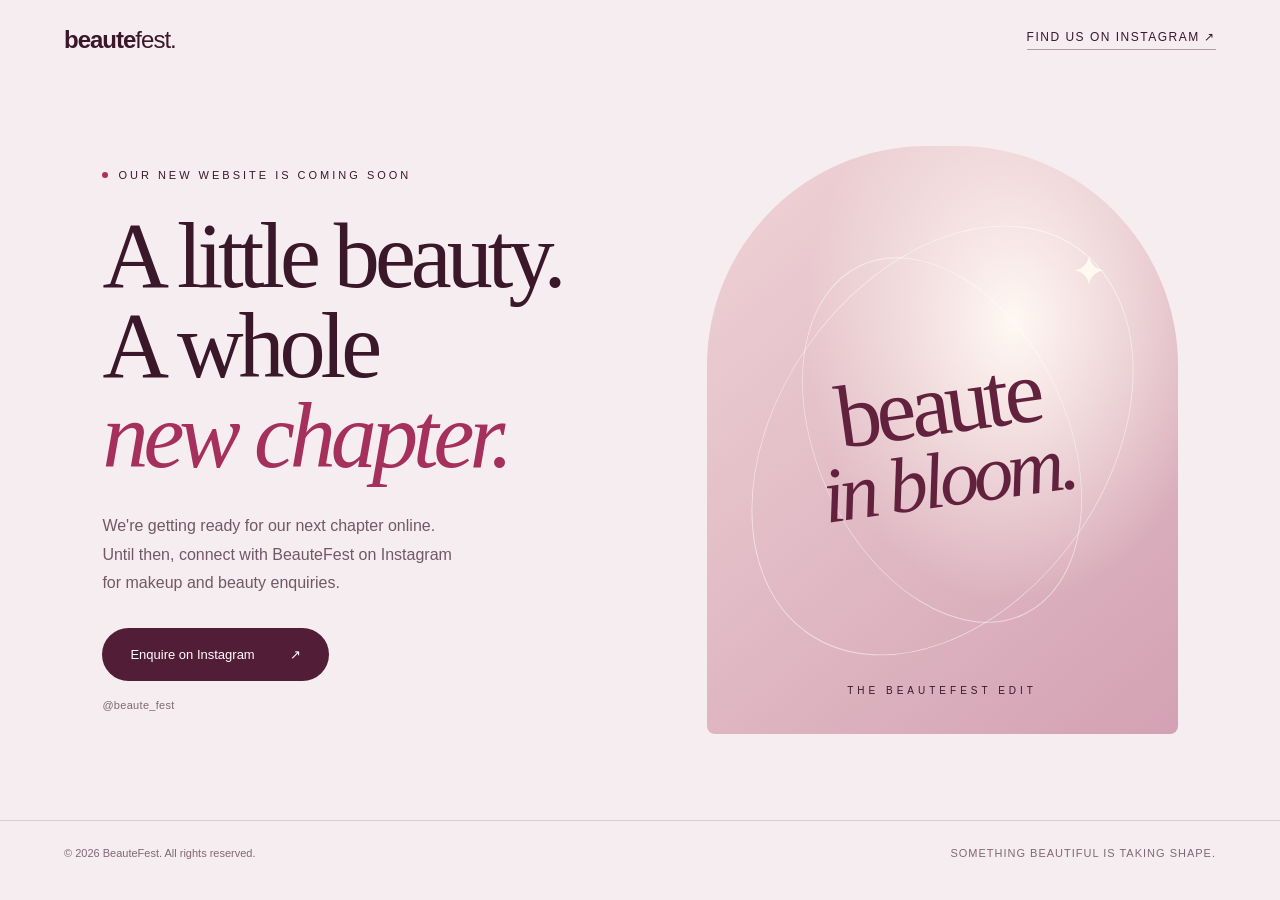
==== site/index.html @ 7a0f98fc "Add BeauteFest coming-soon website" ====
<!doctype html>
<html lang="en">
<head>
  <meta charset="utf-8">
  <meta name="viewport" content="width=device-width, initial-scale=1">
  <meta name="theme-color" content="#f6edf0">
  <meta name="description" content="BeauteFest's new website is coming soon. Connect with us on Instagram for makeup and beauty enquiries.">
  <title>BeauteFest — A little beauty is on its way</title>
  <style>
    *{box-sizing:border-box}html{min-height:100%;background:#f6edf0;color:#3b172a}body{margin:0;font-family:Arial,Helvetica,sans-serif}a{color:inherit}header,footer{display:flex;justify-content:space-between;align-items:center;padding:26px 5vw}.brand{text-decoration:none;font-size:24px;font-weight:700;letter-spacing:-1px}.brand span{font-weight:400}.social{font-size:12px;letter-spacing:1.5px;text-transform:uppercase;text-decoration:none;border-bottom:1px solid #b49aa5;padding-bottom:5px}main{min-height:calc(100svh - 160px);display:grid;grid-template-columns:1.12fr 1fr;align-items:center;gap:6vw;padding:50px 8vw 70px}.eyebrow{font-size:11px;letter-spacing:3px;text-transform:uppercase;display:flex;align-items:center;gap:10px}.eyebrow:before{content:'';width:6px;height:6px;background:#ac305b;border-radius:50%}h1{font-family:Georgia,'Times New Roman',serif;font-size:clamp(58px,7.2vw,112px);font-weight:400;line-height:.98;letter-spacing:-5px;margin:30px 0}h1 em{color:#a5305b;font-weight:400}.intro{max-width:365px;font-size:16px;line-height:1.8;color:#725864;margin:30px 0}.cta{display:inline-flex;gap:35px;align-items:center;background:#521d36;color:white;border-radius:50px;text-decoration:none;padding:19px 28px;font-size:13px}.cta:hover{background:#7b2a4d}.cta:focus-visible,.social:focus-visible,.brand:focus-visible{outline:3px solid #ac305b;outline-offset:6px}.note{font-size:11px;letter-spacing:.3px;color:#806873;margin-top:18px}.art{position:relative;display:grid;place-items:center;aspect-ratio:4/5;max-height:630px;background:radial-gradient(ellipse at 65% 30%,#fff8f2 0,transparent 48%),linear-gradient(140deg,#efd4d7,#d3a1b3);border-radius:220px 220px 8px 8px;overflow:hidden}.orb{position:absolute;width:82%;aspect-ratio:1;border-radius:50%;border:1px solid #fff8;transform:rotate(-25deg) scaleX(.65)}.orb:nth-child(2){transform:rotate(35deg) scaleX(.7);width:100%}.art-type{position:relative;text-align:center;font-family:Georgia,serif;font-size:clamp(48px,7vw,100px);line-height:.9;letter-spacing:-5px;color:#62223e;transform:rotate(-8deg)}.art-type span{display:block;font-style:italic;font-size:.88em}.star{position:absolute;top:17%;right:15%;font-size:43px;color:#fff9ef}.art-label{position:absolute;bottom:38px;font-size:10px;letter-spacing:4px;text-transform:uppercase}footer{border-top:1px solid #e0cbd3;font-size:11px;color:#806873;gap:20px}.footer-note{letter-spacing:1px;text-transform:uppercase}@media(min-width:1500px){main{max-width:1500px;margin:auto}}@media(max-width:700px){header,footer{padding:24px 7vw}.social{font-size:10px;letter-spacing:.6px}main{grid-template-columns:1fr;padding:45px 7vw;gap:42px}h1{font-size:66px;letter-spacing:-3px}.art{width:100%;max-width:420px;justify-self:center;aspect-ratio:1.1}.art-type{font-size:80px}.intro{max-width:100%}footer{align-items:flex-start;flex-direction:column;gap:10px}}@media(prefers-reduced-motion:no-preference){.cta{transition:background .2s}}
  </style>
</head>
<body>
  <header><a class="brand" href="./" aria-label="BeauteFest home">beaute<span>fest</span><span aria-hidden="true">.</span></a><a class="social" href="https://www.instagram.com/beaute_fest/" target="_blank" rel="noopener noreferrer">Find us on Instagram ↗</a></header>
  <main>
    <section aria-labelledby="headline">
      <p class="eyebrow">Our new website is coming soon</p>
      <h1 id="headline">A little beauty.<br>A whole<br><em>new chapter.</em></h1>
      <p class="intro">We're getting ready for our next chapter online. Until then, connect with BeauteFest on Instagram for makeup and beauty enquiries.</p>
      <a class="cta" href="https://www.instagram.com/beaute_fest/" target="_blank" rel="noopener noreferrer">Enquire on Instagram <span aria-hidden="true">↗</span></a>
      <p class="note">@beaute_fest</p>
    </section>
    <div class="art" aria-hidden="true"><div class="orb"></div><div class="orb"></div><span class="star">✦</span><div class="art-type">beaute<span>in bloom.</span></div><span class="art-label">The BeauteFest edit</span></div>
  </main>
  <footer><span>© 2026 BeauteFest. All rights reserved.</span><span class="footer-note">Something beautiful is taking shape.</span></footer>
</body>
</html>
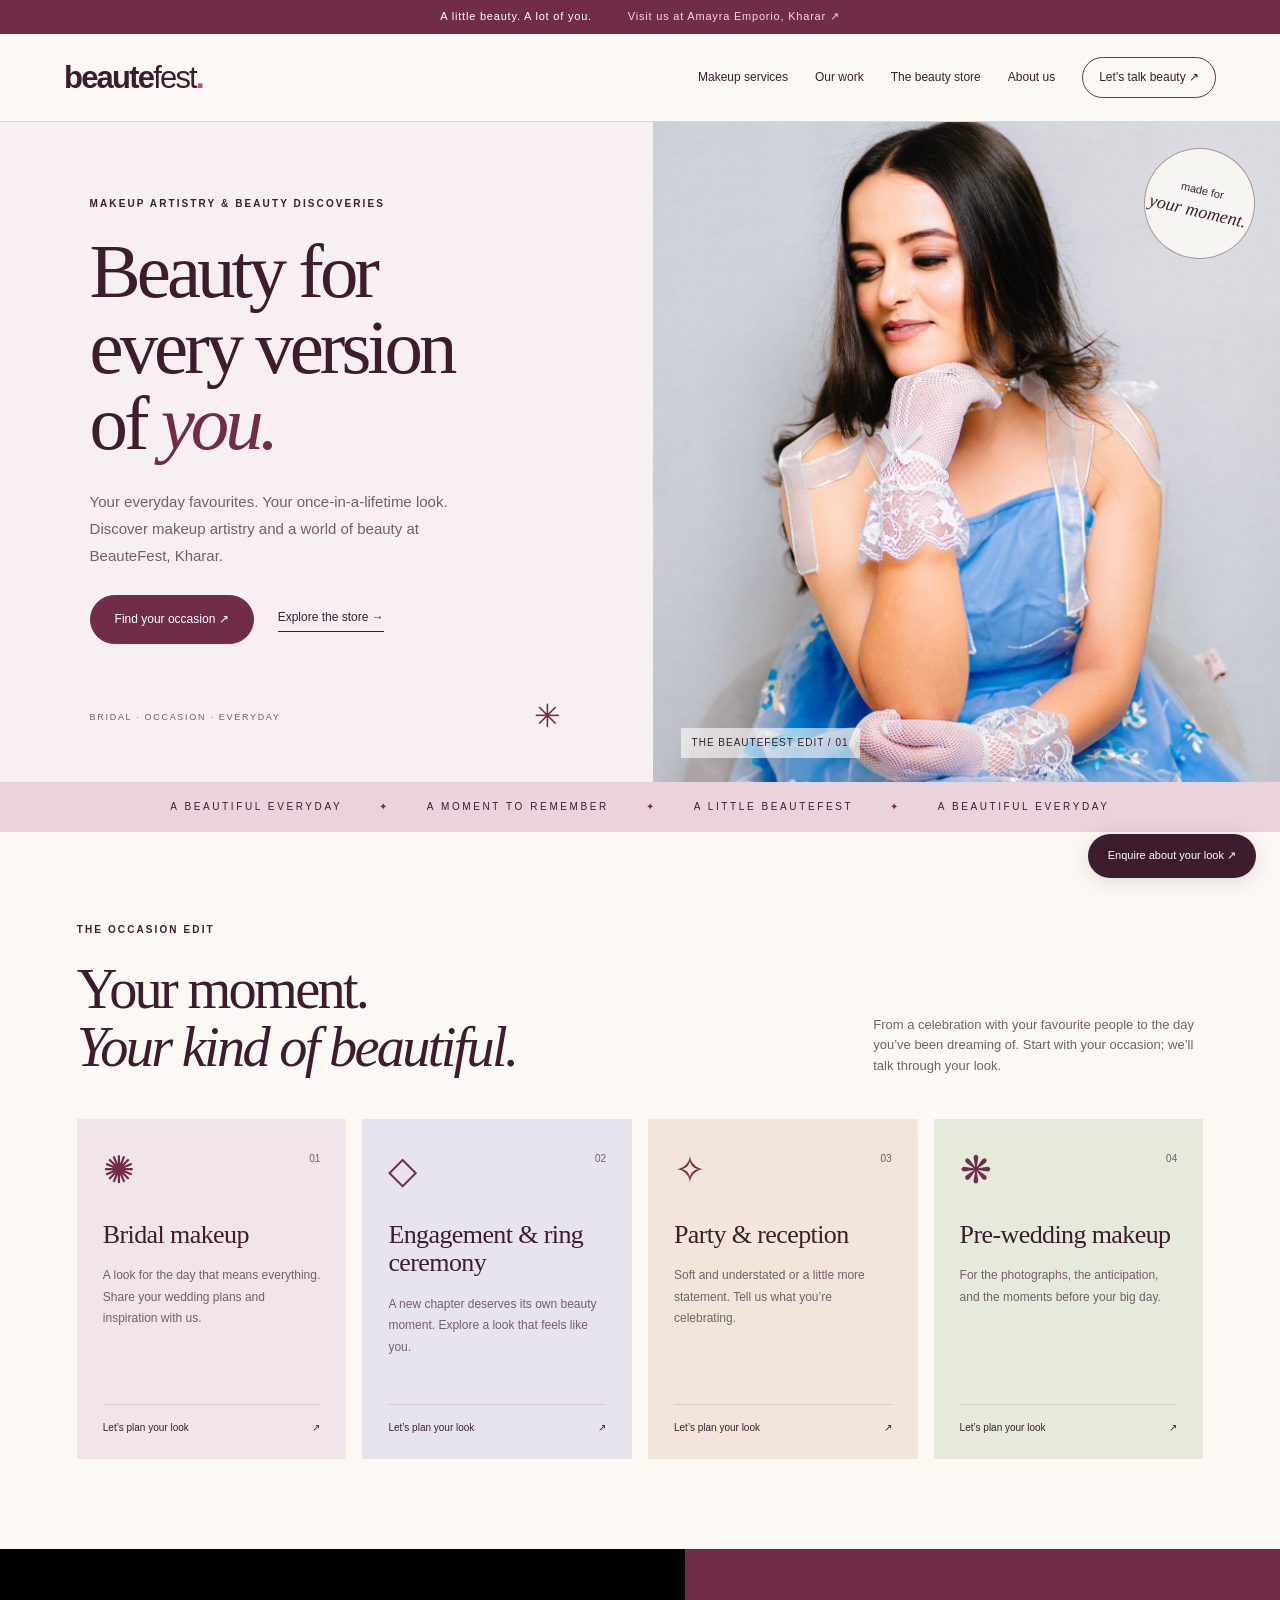
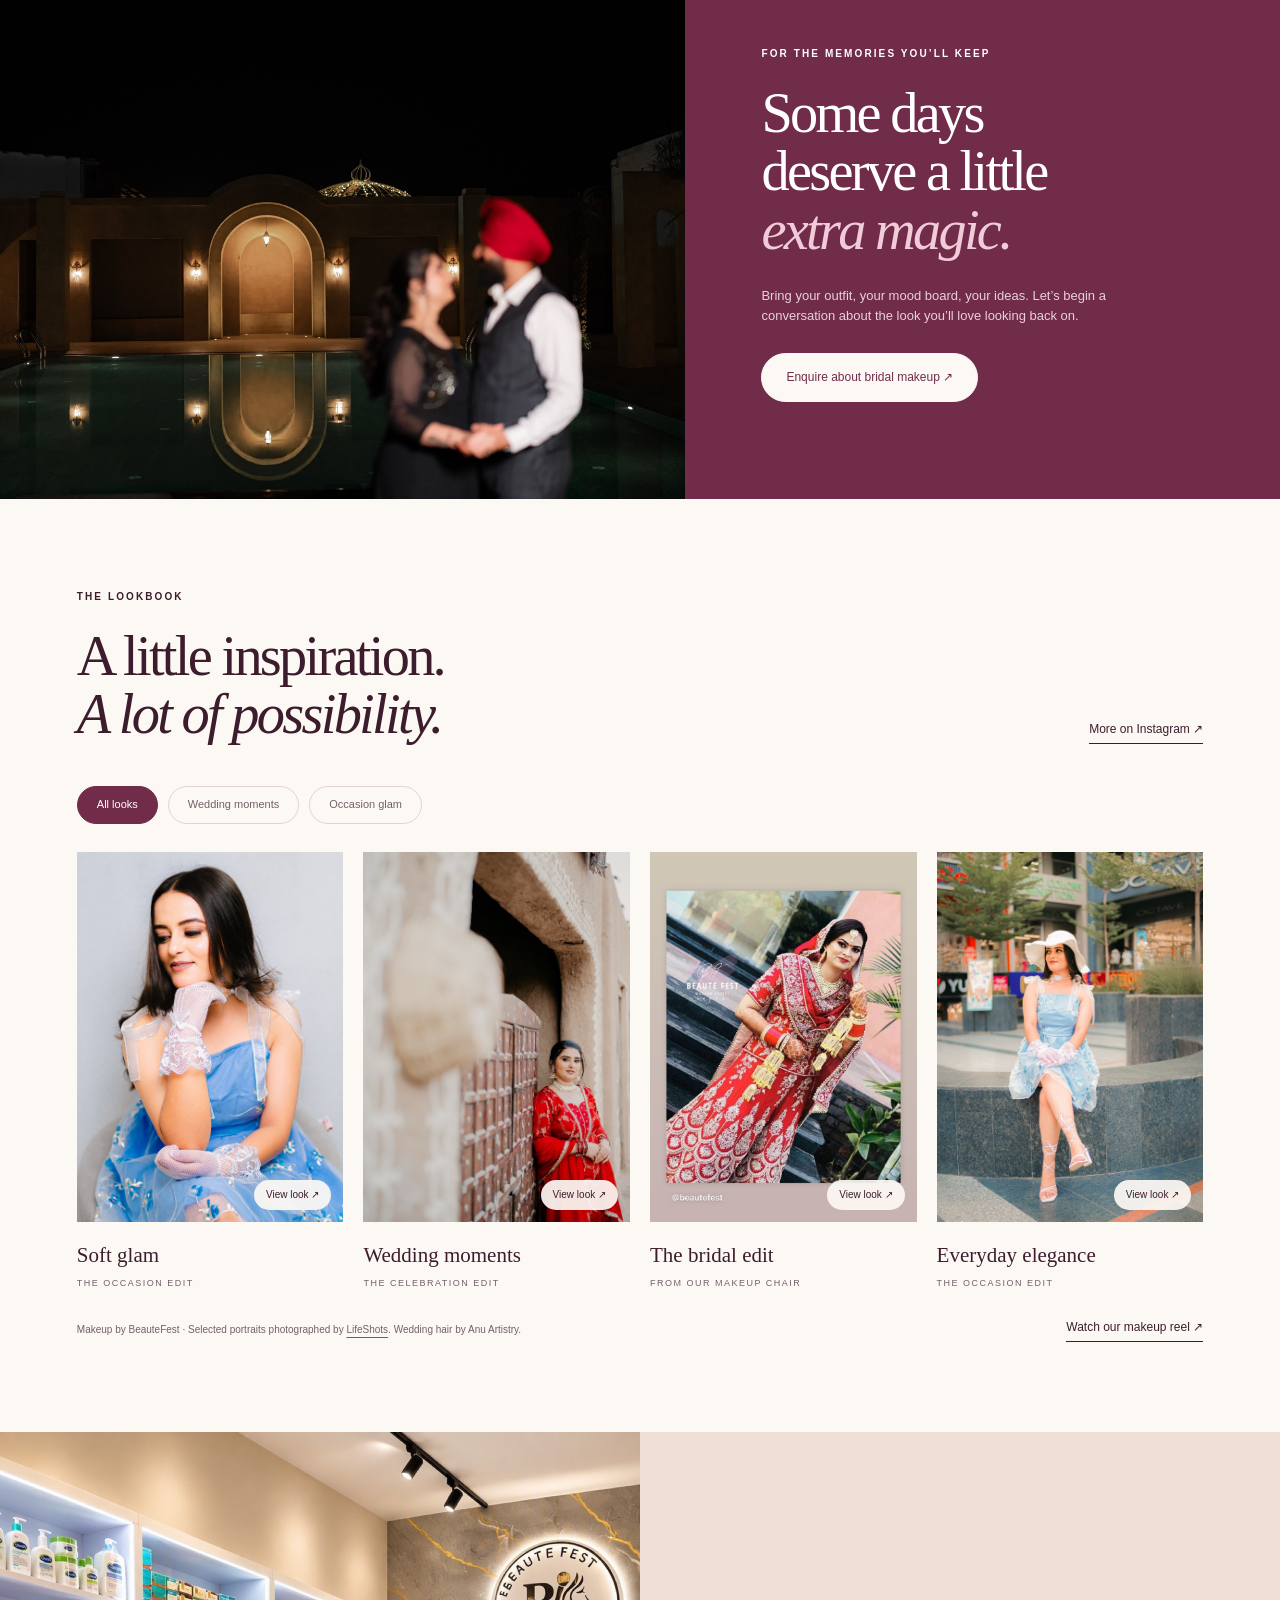
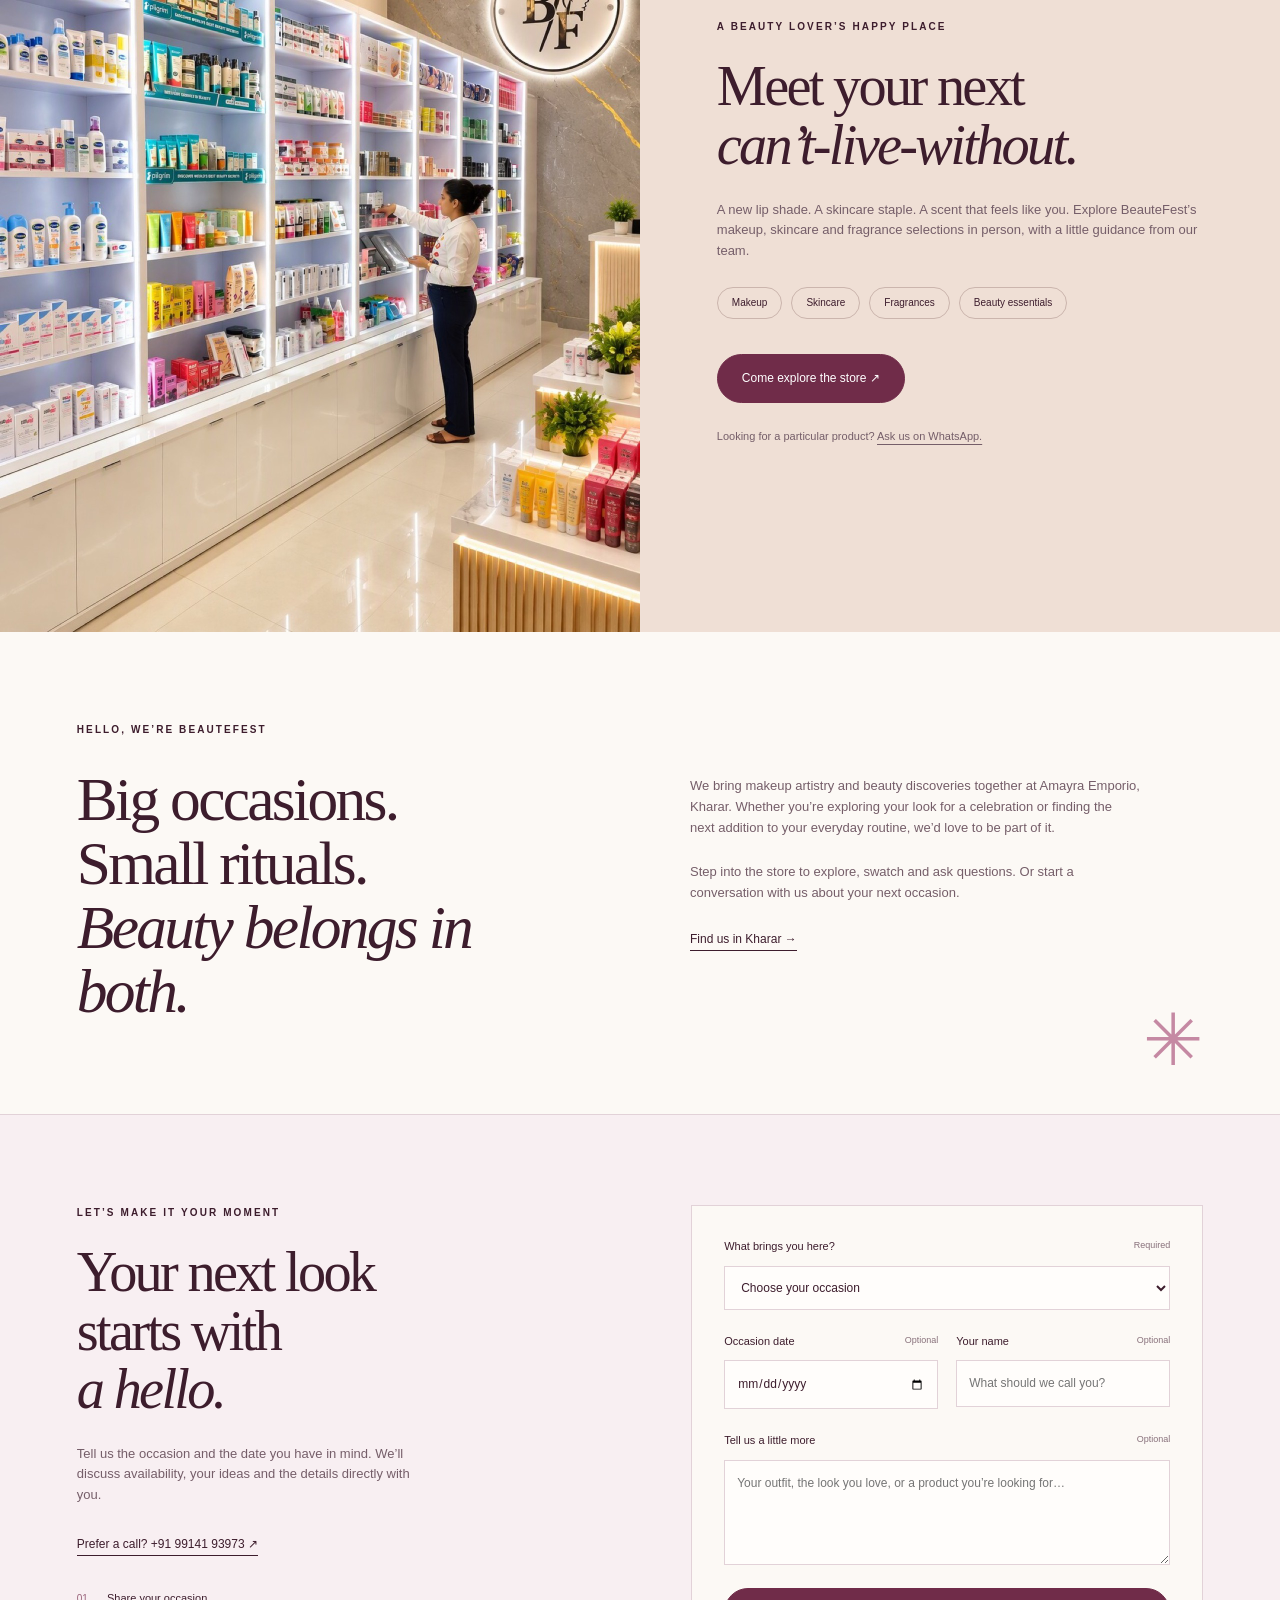
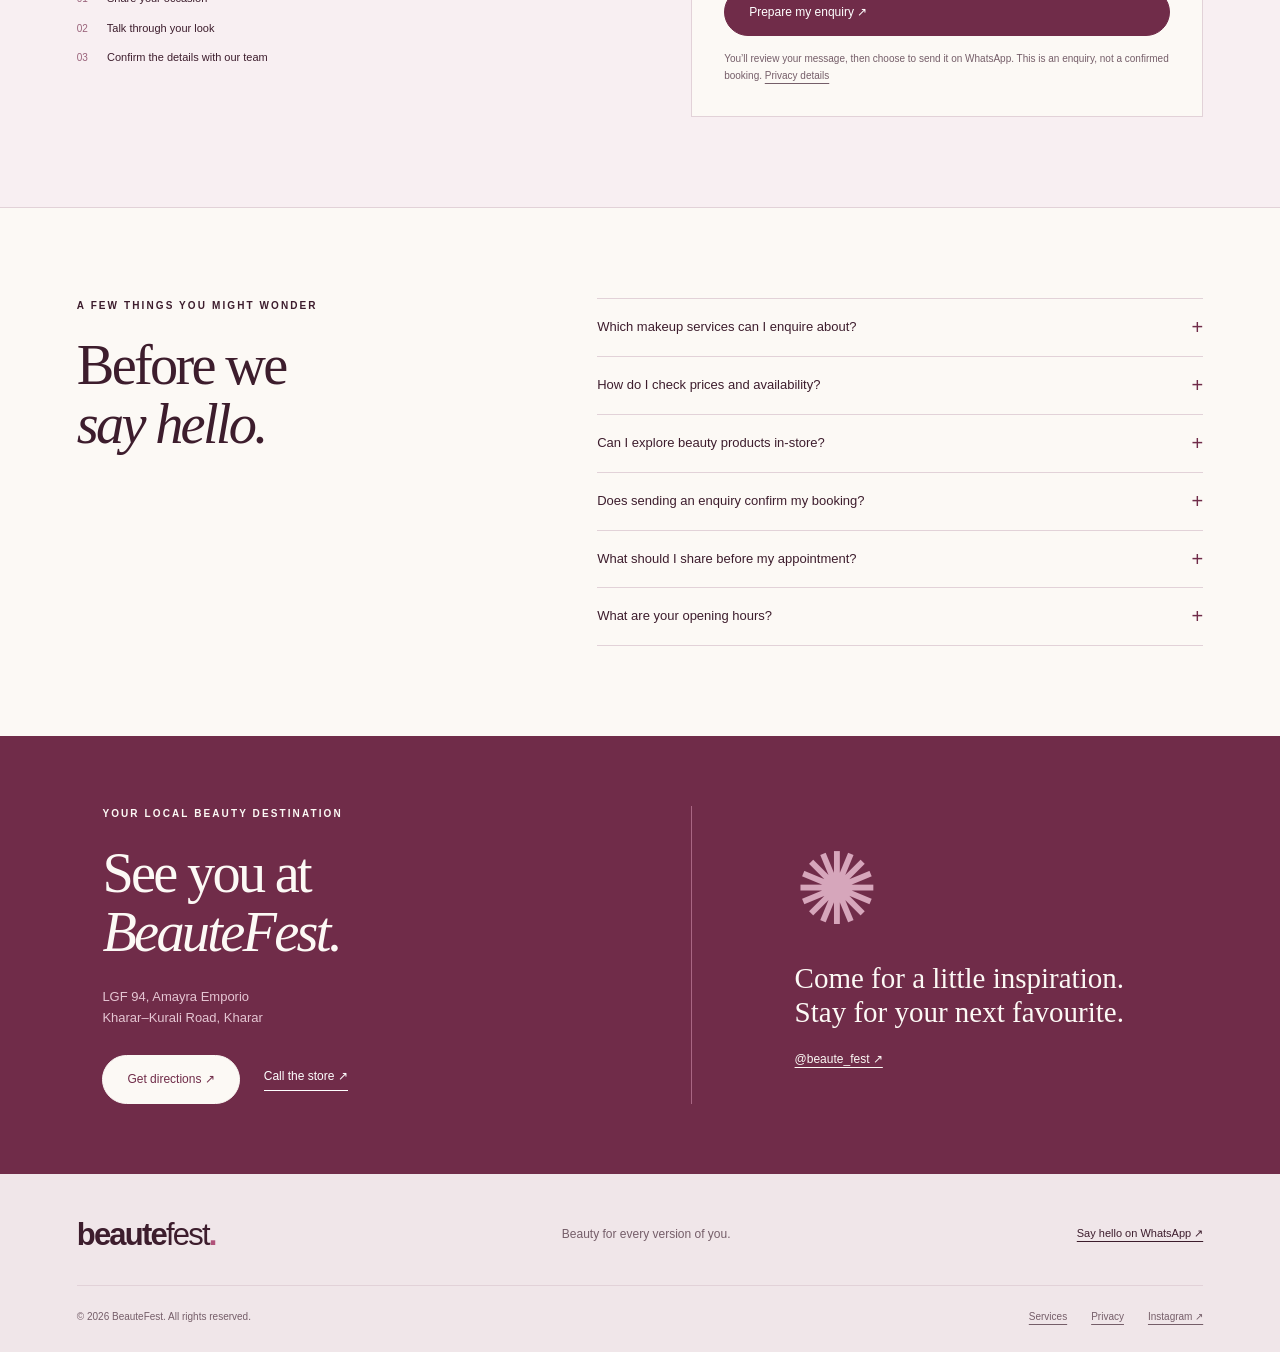
==== commit 1379fd3a: "Launch full BeauteFest services website and WhatsApp enquiries" ====
--- a/site/index.html
+++ b/site/index.html
@@ -1,27 +1,14 @@
-<!doctype html>
-<html lang="en">
-<head>
-  <meta charset="utf-8">
-  <meta name="viewport" content="width=device-width, initial-scale=1">
-  <meta name="theme-color" content="#f6edf0">
-  <meta name="description" content="BeauteFest's new website is coming soon. Connect with us on Instagram for makeup and beauty enquiries.">
-  <title>BeauteFest — A little beauty is on its way</title>
-  <style>
-    *{box-sizing:border-box}html{min-height:100%;background:#f6edf0;color:#3b172a}body{margin:0;font-family:Arial,Helvetica,sans-serif}a{color:inherit}header,footer{display:flex;justify-content:space-between;align-items:center;padding:26px 5vw}.brand{text-decoration:none;font-size:24px;font-weight:700;letter-spacing:-1px}.brand span{font-weight:400}.social{font-size:12px;letter-spacing:1.5px;text-transform:uppercase;text-decoration:none;border-bottom:1px solid #b49aa5;padding-bottom:5px}main{min-height:calc(100svh - 160px);display:grid;grid-template-columns:1.12fr 1fr;align-items:center;gap:6vw;padding:50px 8vw 70px}.eyebrow{font-size:11px;letter-spacing:3px;text-transform:uppercase;display:flex;align-items:center;gap:10px}.eyebrow:before{content:'';width:6px;height:6px;background:#ac305b;border-radius:50%}h1{font-family:Georgia,'Times New Roman',serif;font-size:clamp(58px,7.2vw,112px);font-weight:400;line-height:.98;letter-spacing:-5px;margin:30px 0}h1 em{color:#a5305b;font-weight:400}.intro{max-width:365px;font-size:16px;line-height:1.8;color:#725864;margin:30px 0}.cta{display:inline-flex;gap:35px;align-items:center;background:#521d36;color:white;border-radius:50px;text-decoration:none;padding:19px 28px;font-size:13px}.cta:hover{background:#7b2a4d}.cta:focus-visible,.social:focus-visible,.brand:focus-visible{outline:3px solid #ac305b;outline-offset:6px}.note{font-size:11px;letter-spacing:.3px;color:#806873;margin-top:18px}.art{position:relative;display:grid;place-items:center;aspect-ratio:4/5;max-height:630px;background:radial-gradient(ellipse at 65% 30%,#fff8f2 0,transparent 48%),linear-gradient(140deg,#efd4d7,#d3a1b3);border-radius:220px 220px 8px 8px;overflow:hidden}.orb{position:absolute;width:82%;aspect-ratio:1;border-radius:50%;border:1px solid #fff8;transform:rotate(-25deg) scaleX(.65)}.orb:nth-child(2){transform:rotate(35deg) scaleX(.7);width:100%}.art-type{position:relative;text-align:center;font-family:Georgia,serif;font-size:clamp(48px,7vw,100px);line-height:.9;letter-spacing:-5px;color:#62223e;transform:rotate(-8deg)}.art-type span{display:block;font-style:italic;font-size:.88em}.star{position:absolute;top:17%;right:15%;font-size:43px;color:#fff9ef}.art-label{position:absolute;bottom:38px;font-size:10px;letter-spacing:4px;text-transform:uppercase}footer{border-top:1px solid #e0cbd3;font-size:11px;color:#806873;gap:20px}.footer-note{letter-spacing:1px;text-transform:uppercase}@media(min-width:1500px){main{max-width:1500px;margin:auto}}@media(max-width:700px){header,footer{padding:24px 7vw}.social{font-size:10px;letter-spacing:.6px}main{grid-template-columns:1fr;padding:45px 7vw;gap:42px}h1{font-size:66px;letter-spacing:-3px}.art{width:100%;max-width:420px;justify-self:center;aspect-ratio:1.1}.art-type{font-size:80px}.intro{max-width:100%}footer{align-items:flex-start;flex-direction:column;gap:10px}}@media(prefers-reduced-motion:no-preference){.cta{transition:background .2s}}
-  </style>
-</head>
-<body>
-  <header><a class="brand" href="./" aria-label="BeauteFest home">beaute<span>fest</span><span aria-hidden="true">.</span></a><a class="social" href="https://www.instagram.com/beaute_fest/" target="_blank" rel="noopener noreferrer">Find us on Instagram ↗</a></header>
-  <main>
-    <section aria-labelledby="headline">
-      <p class="eyebrow">Our new website is coming soon</p>
-      <h1 id="headline">A little beauty.<br>A whole<br><em>new chapter.</em></h1>
-      <p class="intro">We're getting ready for our next chapter online. Until then, connect with BeauteFest on Instagram for makeup and beauty enquiries.</p>
-      <a class="cta" href="https://www.instagram.com/beaute_fest/" target="_blank" rel="noopener noreferrer">Enquire on Instagram <span aria-hidden="true">↗</span></a>
-      <p class="note">@beaute_fest</p>
-    </section>
-    <div class="art" aria-hidden="true"><div class="orb"></div><div class="orb"></div><span class="star">✦</span><div class="art-type">beaute<span>in bloom.</span></div><span class="art-label">The BeauteFest edit</span></div>
-  </main>
-  <footer><span>© 2026 BeauteFest. All rights reserved.</span><span class="footer-note">Something beautiful is taking shape.</span></footer>
-</body>
-</html>
+<!doctype html><html lang="en-IN"><head><meta charset="utf-8"><meta name="viewport" content="width=device-width,initial-scale=1"><title>BeauteFest | Makeup Artistry & Beauty Store in Kharar</title><meta name="description" content="Discover bridal, engagement, party and occasion makeup at BeauteFest. Explore skincare, makeup and fragrances at LGF 94, Amayra Emporio, Kharar."><meta name="theme-color" content="#702c49"><link rel="canonical" href="https://beautefest.in/"><meta property="og:title" content="BeauteFest — Beauty for every version of you."><meta property="og:description" content="Makeup artistry, skincare and beauty discoveries at Amayra Emporio, Kharar."><meta property="og:image" content="https://beautefest.in/assets/beauty-portrait.jpg"><meta property="og:url" content="https://beautefest.in/"><meta property="og:type" content="website"><link rel="icon" href="favicon.svg" type="image/svg+xml"><link rel="stylesheet" href="styles.css"><script src="app.js" defer></script><script type="application/ld+json">{"@context": "https://schema.org", "@type": "BeautySalon", "name": "BeauteFest", "url": "https://beautefest.in/", "telephone": "+919914193973", "image": "https://beautefest.in/assets/store.jpg", "address": {"@type": "PostalAddress", "streetAddress": "LGF 94, Amayra Emporio, Kharar\u2013Kurali Road", "addressLocality": "Kharar", "addressRegion": "Punjab", "addressCountry": "IN"}, "sameAs": ["https://www.instagram.com/beaute_fest/"]}</script></head><body>
+<a class="skip" href="#main">Skip to content</a><div class="announcement">A little beauty. A lot of you. <span>Visit us at Amayra Emporio, Kharar ↗</span></div>
+<header class="header"><a class="wordmark" href="./" aria-label="BeauteFest home">beaute<span>fest</span><i>.</i></a><button class="menu-toggle" aria-expanded="false" aria-controls="navigation">Menu ☰</button><nav id="navigation" aria-label="Main navigation"><a href="#services">Makeup services</a><a href="#portfolio">Our work</a><a href="#store">The beauty store</a><a href="#about">About us</a><a class="nav-enquire" href="#enquire">Let’s talk beauty ↗</a></nav></header>
+<main id="main"><section class="hero"><div class="hero-copy"><p class="eyebrow">Makeup artistry & beauty discoveries</p><h1>Beauty for<br>every version<br>of <em>you.</em></h1><p class="hero-description">Your everyday favourites. Your once-in-a-lifetime look. Discover makeup artistry and a world of beauty at BeauteFest, Kharar.</p><div class="actions"><a class="button" href="#services">Find your occasion ↗</a><a class="text-link" href="#store">Explore the store →</a></div><div class="hero-bottom"><span>BRIDAL · OCCASION · EVERYDAY</span><span aria-hidden="true">✳</span></div></div><div class="hero-image"><img src="assets/beauty-portrait.jpg" alt="Soft glam makeup by BeauteFest, photographed in a LifeShots collaboration" width="1365" height="1707" fetchpriority="high"><span class="image-note">The BeauteFest edit / 01</span><div class="hero-stamp">made for<br><em>your moment.</em></div></div></section>
+<div class="ticker" aria-hidden="true">A BEAUTIFUL EVERYDAY <span>✦</span> A MOMENT TO REMEMBER <span>✦</span> A LITTLE BEAUTEFEST <span>✦</span> A BEAUTIFUL EVERYDAY</div>
+<section class="section services" id="services"><div class="section-heading"><div><p class="eyebrow">The occasion edit</p><h2>Your moment.<br><em>Your kind of beautiful.</em></h2></div><p>From a celebration with your favourite people to the day you’ve been dreaming of. Start with your occasion; we’ll talk through your look.</p></div><div class="service-grid"><a class="service-card" href="#enquire" data-service="Bridal makeup"><span class="service-icon" aria-hidden="true">✺</span><span class="service-number">01</span><h3>Bridal makeup</h3><p>A look for the day that means everything. Share your wedding plans and inspiration with us.</p><span class="card-action">Let’s plan your look <span>↗</span></span></a><a class="service-card" href="#enquire" data-service="Engagement / ring ceremony"><span class="service-icon" aria-hidden="true">◇</span><span class="service-number">02</span><h3>Engagement & ring ceremony</h3><p>A new chapter deserves its own beauty moment. Explore a look that feels like you.</p><span class="card-action">Let’s plan your look <span>↗</span></span></a><a class="service-card" href="#enquire" data-service="Party / reception makeup"><span class="service-icon" aria-hidden="true">✧</span><span class="service-number">03</span><h3>Party & reception</h3><p>Soft and understated or a little more statement. Tell us what you’re celebrating.</p><span class="card-action">Let’s plan your look <span>↗</span></span></a><a class="service-card" href="#enquire" data-service="Pre-wedding makeup"><span class="service-icon" aria-hidden="true">❋</span><span class="service-number">04</span><h3>Pre-wedding makeup</h3><p>For the photographs, the anticipation, and the moments before your big day.</p><span class="card-action">Let’s plan your look <span>↗</span></span></a></div></section>
+<section class="bridal-feature"><div class="bridal-photo"><img src="assets/wedding.jpg" alt="Wedding portrait featuring makeup by BeauteFest, photography by LifeShots" width="2731" height="1821" loading="lazy"></div><div class="bridal-copy"><p class="eyebrow">For the memories you’ll keep</p><h2>Some days<br>deserve a little<br><em>extra magic.</em></h2><p>Bring your outfit, your mood board, your ideas. Let’s begin a conversation about the look you’ll love looking back on.</p><a class="button light" href="#enquire" data-service="Bridal makeup">Enquire about bridal makeup ↗</a></div></section>
+<section class="section portfolio" id="portfolio"><div class="section-heading"><div><p class="eyebrow">The lookbook</p><h2>A little inspiration.<br><em>A lot of possibility.</em></h2></div><a class="text-link" href="https://www.instagram.com/beaute_fest/" target="_blank" rel="noopener noreferrer">More on Instagram ↗</a></div><div class="filters" role="group" aria-label="Filter portfolio"><button class="active" aria-pressed="true" data-filter="all">All looks</button><button aria-pressed="false" data-filter="bridal">Wedding moments</button><button aria-pressed="false" data-filter="occasion">Occasion glam</button></div><div class="gallery"><figure data-category="occasion"><button class="gallery-open" data-image="assets/beauty-portrait.jpg" data-caption="Soft glam · Makeup by BeauteFest. Photography by LifeShots." aria-label="Enlarge soft glam photograph"><img src="assets/beauty-portrait.jpg" alt="Soft glam makeup by BeauteFest, photographed by LifeShots" loading="lazy" width="800" height="1000" class="beauty-portrait"><span aria-hidden="true">View look ↗</span></button><figcaption>Soft glam<span>The occasion edit</span></figcaption></figure><figure data-category="bridal"><button class="gallery-open" data-image="assets/bridal.jpg" data-caption="Wedding moments · Makeup by BeauteFest. Photography by LifeShots." aria-label="Enlarge wedding moments photograph"><img src="assets/bridal.jpg" alt="BeauteFest makeup paired with a red wedding outfit and traditional jewellery" loading="lazy" width="800" height="1000" class="bridal"><span aria-hidden="true">View look ↗</span></button><figcaption>Wedding moments<span>The celebration edit</span></figcaption></figure><figure data-category="bridal"><button class="gallery-open" data-image="assets/bridal-highlight.jpg" data-caption="Bridal makeup · From BeauteFest’s bridal makeup highlight." aria-label="Enlarge bridal makeup photograph"><img src="assets/bridal-highlight.jpg" alt="Bridal makeup and traditional red bridal styling from BeauteFest’s portfolio" loading="lazy" width="1170" height="2080"><span aria-hidden="true">View look ↗</span></button><figcaption>The bridal edit<span>From our makeup chair</span></figcaption></figure><figure data-category="occasion"><button class="gallery-open" data-image="assets/editorial.jpg" data-caption="Everyday elegance · Makeup by BeauteFest. Photography by LifeShots." aria-label="Enlarge everyday elegance photograph"><img src="assets/editorial.jpg" alt="Outdoor beauty portrait featuring BeauteFest makeup" loading="lazy" width="800" height="1000" class="editorial"><span aria-hidden="true">View look ↗</span></button><figcaption>Everyday elegance<span>The occasion edit</span></figcaption></figure></div><div class="portfolio-footer"><p>Makeup by BeauteFest · Selected portraits photographed by <a href="https://www.instagram.com/lifeshots4u/" target="_blank" rel="noopener noreferrer">LifeShots</a>. Wedding hair by Anu Artistry.</p><a class="text-link" href="https://www.instagram.com/beaute_fest/reel/DcGbmHQuNk2/" target="_blank" rel="noopener noreferrer">Watch our makeup reel ↗</a></div></section>
+<section class="store-section" id="store"><div class="store-image"><img src="assets/store.jpg" alt="Inside BeauteFest’s cosmetics and skincare store at Amayra Emporio in Kharar" width="1080" height="1350" loading="lazy"></div><div class="store-copy"><p class="eyebrow">A beauty lover’s happy place</p><h2>Meet your next<br><em>can’t-live-without.</em></h2><p>A new lip shade. A skincare staple. A scent that feels like you. Explore BeauteFest’s makeup, skincare and fragrance selections in person, with a little guidance from our team.</p><div class="store-categories"><span>Makeup</span><span>Skincare</span><span>Fragrances</span><span>Beauty essentials</span></div><a class="button" href="#visit">Come explore the store ↗</a><p class="small-note">Looking for a particular product? <a href="https://wa.me/919914193973" target="_blank" rel="noopener noreferrer">Ask us on WhatsApp.</a></p></div></section>
+<section class="section about" id="about"><p class="eyebrow">Hello, we’re BeauteFest</p><h2>Big occasions.<br>Small rituals.<br><em>Beauty belongs in both.</em></h2><div><p>We bring makeup artistry and beauty discoveries together at Amayra Emporio, Kharar. Whether you’re exploring your look for a celebration or finding the next addition to your everyday routine, we’d love to be part of it.</p><p>Step into the store to explore, swatch and ask questions. Or start a conversation with us about your next occasion.</p><a class="text-link" href="#visit">Find us in Kharar →</a></div><span class="about-star" aria-hidden="true">✳</span></section>
+<section class="section enquiry-section" id="enquire"><div class="enquiry-intro"><p class="eyebrow">Let’s make it your moment</p><h2>Your next look<br>starts with<br><em>a hello.</em></h2><p>Tell us the occasion and the date you have in mind. We’ll discuss availability, your ideas and the details directly with you.</p><a class="text-link" href="tel:+919914193973">Prefer a call? +91 99141 93973 ↗</a><div class="enquiry-steps"><p><b>01</b> Share your occasion</p><p><b>02</b> Talk through your look</p><p><b>03</b> Confirm the details with our team</p></div></div><form id="enquiry-form"><label for="service">What brings you here? <span>Required</span></label><select id="service" name="service" required><option value="">Choose your occasion</option><option>Bridal makeup</option><option>Engagement / ring ceremony</option><option>Party / reception makeup</option><option>Pre-wedding makeup</option><option>Store / product enquiry</option><option>Something else</option></select><div class="form-row"><div><label for="occasion-date">Occasion date <span>Optional</span></label><input id="occasion-date" name="date" type="date"></div><div><label for="enquiry-name">Your name <span>Optional</span></label><input id="enquiry-name" name="name" autocomplete="given-name" maxlength="70" placeholder="What should we call you?"></div></div><label for="enquiry-message">Tell us a little more <span>Optional</span></label><textarea id="enquiry-message" name="message" rows="4" maxlength="600" placeholder="Your outfit, the look you love, or a product you’re looking for…"></textarea><button class="button" type="submit">Prepare my enquiry ↗</button><p class="form-note">You’ll review your message, then choose to send it on WhatsApp. This is an enquiry, not a confirmed booking. <a href="privacy/">Privacy details</a></p><div id="enquiry-review" hidden aria-live="polite"><h3>Your message is ready</h3><p id="enquiry-preview"></p><a class="button" id="whatsapp-send" href="https://wa.me/919914193973" target="_blank" rel="noopener noreferrer">Continue on WhatsApp ↗</a><p class="form-note">WhatsApp opens with your message. Tap send there when you’re ready.</p></div><noscript><p><a href="https://wa.me/919914193973">Enquire directly on WhatsApp</a> or call +91 99141 93973.</p></noscript></form></section>
+<section class="section faq-section"><div><p class="eyebrow">A few things you might wonder</p><h2>Before we<br><em>say hello.</em></h2></div><div class="faq-list"><details><summary>Which makeup services can I enquire about?</summary><p>Bridal and wedding makeup, engagement or ring-ceremony looks, party and reception makeup, and pre-wedding makeup. Share your occasion with our team to discuss the look you have in mind.</p></details><details><summary>How do I check prices and availability?</summary><p>Send us your service, occasion date and any inspiration on WhatsApp, or call +91 99141 93973. Our team will confirm availability, pricing and what your appointment includes.</p></details><details><summary>Can I explore beauty products in-store?</summary><p>Yes. Visit BeauteFest at LGF 94, Amayra Emporio, Kharar–Kurali Road to explore makeup, skincare and fragrances. Contact us first if you’re looking for a specific product or shade.</p></details><details><summary>Does sending an enquiry confirm my booking?</summary><p>No. An enquiry starts a conversation. Your booking is confirmed only after you agree on availability and all appointment details directly with the team.</p></details><details><summary>What should I share before my appointment?</summary><p>Your occasion, date, preferred ready-by time and any look or outfit inspiration are a helpful starting point. Ask our team about preparation and any individual requirements before your appointment.</p></details><details><summary>What are your opening hours?</summary><p>Please call or WhatsApp our team to confirm current opening hours before visiting.</p></details></div></section>
+<section class="visit-section" id="visit"><div><p class="eyebrow">Your local beauty destination</p><h2>See you at<br><em>BeauteFest.</em></h2><address>LGF 94, Amayra Emporio<br>Kharar–Kurali Road, Kharar</address><div class="actions"><a class="button light" href="https://www.google.com/maps/search/?api=1&query=Beaute+Fest+LGF+94+Amayra+Emporio+Kharar" target="_blank" rel="noopener noreferrer">Get directions ↗</a><a class="text-link" href="tel:+919914193973">Call the store ↗</a></div></div><div class="visit-side"><span class="visit-flower" aria-hidden="true">✺</span><p>Come for a little inspiration.<br>Stay for your next favourite.</p><a href="https://www.instagram.com/beaute_fest/" target="_blank" rel="noopener noreferrer">@beaute_fest ↗</a></div></section></main>
+<footer><div class="footer-top"><a class="wordmark" href="./" aria-label="BeauteFest home">beaute<span>fest</span><i>.</i></a><p>Beauty for every version of you.</p><a href="https://wa.me/919914193973" target="_blank" rel="noopener noreferrer">Say hello on WhatsApp ↗</a></div><div class="footer-bottom"><span>© 2026 BeauteFest. All rights reserved.</span><div><a href="#services">Services</a><a href="privacy/">Privacy</a><a href="https://www.instagram.com/beaute_fest/" target="_blank" rel="noopener noreferrer">Instagram ↗</a></div></div></footer><a class="floating-enquire" href="#enquire">Enquire about your look ↗</a><dialog id="lightbox"><button id="close-lightbox" aria-label="Close enlarged image">Close ✕</button><img id="lightbox-image" alt=""><p id="lightbox-caption"></p></dialog></body></html>
--- a/site/styles.css
+++ b/site/styles.css
@@ -0,0 +1,7 @@
+:root{--berry:#702c49;--deep:#3d1d2d;--pink:#f8eff2;--blush:#ecd2dc;--cream:#fcf9f5;--muted:#755e69;--line:#e2d2d8}*{box-sizing:border-box}html{scroll-behavior:smooth;scroll-padding-top:100px}body{margin:0;background:var(--cream);color:var(--deep);font:15px/1.6 Arial,Helvetica,sans-serif}a{color:inherit;text-underline-offset:4px}button,input,select,textarea{font:inherit}button{cursor:pointer}button:focus-visible,a:focus-visible,summary:focus-visible{outline:3px solid #b44475;outline-offset:5px}input:focus-visible,select:focus-visible,textarea:focus-visible{outline:2px solid var(--berry);outline-offset:2px}img{display:block;max-width:100%;height:auto}h1,h2,h3,p,figure{margin:0}h1,h2,h3{font-weight:400}h1,h2{font-family:Georgia,'Times New Roman',serif;line-height:1.04;letter-spacing:-2.7px}h1 em,h2 em{font-weight:400}h2{font-size:clamp(36px,4.4vw,66px)}.skip{position:fixed;top:-100px;left:20px;z-index:20;background:white;padding:12px}.skip:focus{top:15px}.announcement{padding:8px 5vw;background:var(--berry);color:white;font-size:11px;text-align:center;letter-spacing:.8px}.announcement span{margin-left:32px;color:#f1d9e3}.header{padding:23px 5vw;display:flex;align-items:center;justify-content:space-between;gap:24px;background:var(--cream);border-bottom:1px solid var(--line);position:sticky;top:0;z-index:10}.wordmark{font-size:31px;font-weight:700;letter-spacing:-1.8px;text-decoration:none;white-space:nowrap;line-height:1}.wordmark span{font-weight:400}.wordmark i{font-style:normal;color:#b1527a}.header nav{display:flex;align-items:center;gap:27px;font-size:12px}.header nav a{text-decoration:none}.header nav a:hover{text-decoration:underline}.nav-enquire{padding:10px 16px;border:1px solid var(--berry);border-radius:30px}.menu-toggle{display:none}.hero{display:grid;grid-template-columns:1.04fr 1fr;min-height:660px;background:var(--pink)}.hero-copy{padding:65px 7vw 30px;display:flex;flex-direction:column;justify-content:center}.eyebrow{text-transform:uppercase;letter-spacing:2.1px;font-size:10px;font-weight:600;margin-bottom:22px}.hero h1{font-size:clamp(54px,6vw,94px);line-height:.99;letter-spacing:-4px}.hero h1 em{color:var(--berry)}.hero-description{max-width:390px;color:var(--muted);line-height:1.8;margin:26px 0}.actions{display:flex;align-items:center;gap:24px;flex-wrap:wrap}.button{display:inline-flex;align-items:center;justify-content:space-between;gap:24px;min-height:48px;padding:15px 24px;border-radius:50px;background:var(--berry);border:1px solid var(--berry);color:white;text-decoration:none;font-size:12px;line-height:1.4}.button:hover{background:#4b1e32}.button.light{background:var(--cream);color:var(--berry);border-color:var(--cream)}.button.light:hover{background:#ecd2dc}.text-link{font-size:12px;font-weight:500;text-decoration:none;border-bottom:1px solid currentColor;padding-bottom:4px}.hero-bottom{display:flex;align-items:center;justify-content:space-between;margin-top:47px;font-size:9px;letter-spacing:1.7px;color:var(--muted)}.hero-bottom>span:last-child{font-size:32px;color:var(--berry)}.hero-image{position:relative;overflow:hidden;min-height:620px}.hero-image>img{width:100%;height:100%;object-fit:cover;object-position:center 27%;position:absolute}.image-note{position:absolute;bottom:24px;left:28px;font-size:10px;letter-spacing:1px;text-transform:uppercase;background:#fff9;padding:7px 11px}.hero-stamp{position:absolute;right:25px;top:26px;border:1px solid #84506699;border-radius:50%;width:111px;height:111px;display:flex;flex-direction:column;justify-content:center;text-align:center;background:#fcf9f5d9;font-size:11px;transform:rotate(13deg);line-height:1.4}.hero-stamp em{font-family:Georgia,serif;font-size:18px}.ticker{background:var(--blush);font-size:10px;letter-spacing:2.6px;text-align:center;padding:17px 10px;white-space:nowrap;overflow:hidden}.ticker span{margin:0 32px;color:var(--berry)}.section{padding:90px 6vw}.section-heading{display:flex;align-items:flex-end;justify-content:space-between;gap:40px;margin-bottom:42px}.section-heading>p{max-width:330px;color:var(--muted);font-size:13px}.service-grid{display:grid;grid-template-columns:repeat(4,minmax(0,1fr));gap:16px}.service-card{position:relative;text-decoration:none;background:#f1e5e9;padding:28px 25px 22px;display:flex;flex-direction:column;border:1px solid transparent;min-height:340px}.service-card:nth-child(2){background:#e8e4ee}.service-card:nth-child(3){background:#f3e5d9}.service-card:nth-child(4){background:#e5eadd}.service-card:hover{border-color:var(--berry)}.service-icon{font-family:Georgia,serif;font-size:38px;line-height:1.2;color:var(--berry)}.service-number{position:absolute;top:31px;right:25px;font-size:10px;color:var(--muted)}.service-card h3{font-family:Georgia,serif;font-size:26px;line-height:1.1;letter-spacing:-.6px;margin:27px 0 16px}.service-card p{font-size:12px;color:var(--muted);line-height:1.8;margin-bottom:30px}.card-action{display:flex;justify-content:space-between;gap:12px;border-top:1px solid #8b697333;padding-top:15px;font-size:10px;margin-top:auto}.bridal-feature{display:grid;grid-template-columns:1.15fr 1fr;background:var(--berry);color:white}.bridal-photo{min-height:550px}.bridal-photo img{width:100%;height:100%;object-fit:cover}.bridal-copy{padding:60px 6vw;align-self:center}.bridal-copy p:not(.eyebrow){color:#ead0dc;font-size:13px;max-width:360px;margin:26px 0}.bridal-copy h2 em{color:#f2cbd9}.filters{display:flex;gap:10px;margin-bottom:28px;flex-wrap:wrap}.filters button{border:1px solid var(--line);border-radius:30px;padding:9px 19px;background:transparent;color:var(--muted);font-size:11px}.filters button.active{background:var(--berry);border-color:var(--berry);color:white}.gallery{display:grid;grid-template-columns:repeat(4,minmax(0,1fr));gap:20px}.gallery-open{border:0;padding:0;position:relative;width:100%;background:#eee;display:block;overflow:hidden}.gallery img{width:100%;height:370px;object-fit:cover;object-position:center;transition:transform .4s}.gallery .bridal{object-position:73% 85%}.gallery-open:hover img{transform:scale(1.025)}.gallery-open>span{position:absolute;bottom:12px;right:12px;background:#fcf9f5eb;border-radius:20px;padding:7px 12px;font-size:10px;color:var(--deep)}figcaption{font-family:Georgia,serif;font-size:21px;padding-top:17px}figcaption>span{display:block;font:9px Arial,sans-serif;letter-spacing:1.5px;text-transform:uppercase;margin-top:6px;color:var(--muted)}.portfolio-footer{display:flex;align-items:center;justify-content:space-between;gap:25px;margin-top:30px}.portfolio-footer p{font-size:10px;color:var(--muted);max-width:480px}.portfolio-footer .text-link{white-space:nowrap}.store-section{display:grid;grid-template-columns:1fr 1fr;background:#efdfd5}.store-image{min-height:600px;overflow:hidden}.store-image img{height:100%;width:100%;object-fit:cover;object-position:center}.store-copy{padding:70px 6vw;align-self:center}.store-copy>p:not(.eyebrow){font-size:13px;color:var(--muted);margin:25px 0}.store-categories{display:flex;flex-wrap:wrap;gap:9px;margin:25px 0 35px}.store-categories span{border:1px solid #cbb5ad;border-radius:30px;padding:7px 14px;font-size:10px}.store-copy p.small-note{font-size:11px;margin-bottom:0}.about{position:relative;display:grid;grid-template-columns:1fr 1fr;gap:30px 100px}.about>.eyebrow{grid-column:1/-1;margin:0}.about h2{font-size:clamp(38px,4.8vw,72px)}.about>div{padding-top:8px;max-width:450px}.about>div p{color:var(--muted);font-size:13px;margin-bottom:23px}.about-star{position:absolute;right:6vw;bottom:38px;font-size:72px;color:#c589a3;line-height:1}.enquiry-section{display:grid;grid-template-columns:1fr 1fr;gap:8vw;background:var(--pink);border-top:1px solid var(--line);border-bottom:1px solid var(--line)}.enquiry-intro>p:not(.eyebrow){max-width:360px;font-size:13px;color:var(--muted);margin:25px 0}.enquiry-steps{margin-top:35px;display:grid;gap:12px}.enquiry-steps p{font-size:11px}.enquiry-steps b{font-size:10px;font-weight:400;color:#9a637b;margin-right:16px}form{padding:32px;background:var(--cream);border:1px solid var(--line);align-self:start}label{font-size:11px;display:block;margin:0 0 10px}label>span{font-size:9px;color:#88717b;float:right}input,select,textarea{display:block;width:100%;padding:13px 12px;border:1px solid var(--line);background:#fffdfb;border-radius:0;color:var(--deep);font-size:12px;min-height:44px;margin-bottom:23px}textarea{resize:vertical}.form-row{display:grid;grid-template-columns:1fr 1fr;gap:18px}form>.button{width:100%}.form-note{font-size:10px;line-height:1.7;color:var(--muted);margin-top:14px}#enquiry-review{border-top:1px solid var(--line);margin-top:24px;padding-top:24px}#enquiry-review h3{font-family:Georgia,serif;font-size:24px}#enquiry-preview{white-space:pre-wrap;overflow-wrap:anywhere;font-size:12px;margin:15px 0}.faq-section{display:grid;grid-template-columns:1fr 1.45fr;gap:8vw}.faq-list details{border-bottom:1px solid var(--line);padding:18px 0}.faq-list details:first-child{border-top:1px solid var(--line)}summary{list-style:none;cursor:pointer;font-size:13px;display:flex;justify-content:space-between;gap:20px}summary::-webkit-details-marker{display:none}summary:after{content:'+';color:var(--berry);font-size:20px;line-height:1}details[open] summary:after{content:'−'}.faq-list p{font-size:12px;line-height:1.8;color:var(--muted);margin:15px 25px 3px 0}.visit-section{display:grid;grid-template-columns:1fr 1fr;background:var(--berry);color:var(--cream);padding:70px 8vw;gap:8vw}.visit-section address{font-style:normal;margin:26px 0;font-size:13px;color:#e5c6d3}.visit-section .text-link{color:white}.visit-side{border-left:1px solid #a96683;padding-left:8vw;display:flex;flex-direction:column;justify-content:center;align-items:flex-start}.visit-flower{font-family:Georgia,serif;font-size:100px;line-height:1;color:#d6a6bb}.visit-side p{font-family:Georgia,serif;font-size:29px;line-height:1.2;margin:20px 0}.visit-side>a{font-size:12px}footer{padding:45px 6vw 27px;background:#f0e6e9}.footer-top{display:flex;align-items:center;justify-content:space-between;gap:20px;padding-bottom:35px}.footer-top>p{font-size:12px;color:var(--muted)}.footer-top>a:last-child{font-size:11px}.footer-bottom{border-top:1px solid var(--line);padding-top:23px;display:flex;justify-content:space-between;gap:20px;font-size:10px;color:var(--muted)}.footer-bottom>div{display:flex;gap:24px}.floating-enquire{position:fixed;right:24px;bottom:22px;z-index:9;padding:13px 20px;border-radius:35px;background:var(--deep);color:white;box-shadow:0 3px 20px #3d1d2d25;text-decoration:none;font-size:11px}dialog{max-width:95vw;max-height:95svh;border:0;padding:25px;background:var(--cream);color:var(--deep)}dialog::backdrop{background:#21101fe8}dialog img{max-height:76svh;max-width:80vw;width:auto;height:auto;object-fit:contain;margin:0 auto}dialog p{font-size:11px;margin-top:15px;max-width:600px}#close-lightbox{display:block;margin:0 0 15px auto;background:transparent;border:1px solid var(--line);padding:8px 15px;color:var(--deep);font-size:11px}.privacy-page{max-width:800px;padding:70px 25px;margin:auto}.privacy-page h1{font-size:56px;margin-bottom:30px}.privacy-page h2{font:26px Georgia,serif;margin:30px 0 12px;letter-spacing:-.5px}.privacy-page p{margin-bottom:18px;color:var(--muted)}[hidden]{display:none!important}
+@media(max-width:1100px){.header nav{gap:16px;font-size:11px}.header{padding:22px 4vw}.hero-copy{padding:50px 5vw 26px}.hero,.hero-image{min-height:590px}.service-card{padding:23px 18px}.service-card h3{font-size:23px}.gallery img{height:290px}.store-image{min-height:520px}.store-copy{padding:50px 5vw}.section{padding:70px 5vw}.section-heading{gap:25px}.enquiry-section{gap:5vw}form{padding:24px}.about{gap:25px 60px}}
+@media(max-width:800px){.announcement span{display:none}.header{padding:22px 5vw}.menu-toggle{display:block;font-size:12px;background:transparent;border:0;color:var(--berry)}.header nav{display:none;position:absolute;top:100%;left:0;right:0;padding:25px 5vw;background:var(--cream);border-bottom:1px solid var(--line);flex-direction:column;align-items:flex-start;gap:22px}.header nav.open{display:flex}.hero h1{font-size:54px;letter-spacing:-3px}.hero,.hero-image{min-height:530px}.hero-description{font-size:13px}.hero .actions{gap:15px}.hero .text-link{font-size:11px}.hero .button{padding:14px 18px}.service-grid{grid-template-columns:repeat(2,1fr)}.service-card{min-height:300px;padding:25px}.service-card h3{font-size:28px}.section-heading>p{max-width:280px}.bridal-photo{min-height:460px}.bridal-copy{padding:35px 5vw}.bridal-copy h2{font-size:45px}.gallery{grid-template-columns:repeat(2,1fr);gap:28px 18px}.gallery img{height:350px}.store-copy h2{font-size:40px}.about{gap:25px 45px}.enquiry-section{gap:35px}.form-row{grid-template-columns:1fr;gap:0}.enquiry-intro h2{font-size:49px}.faq-section{gap:40px}.visit-section{padding:55px 6vw}.visit-side p{font-size:26px}.footer-top>p{display:none}}
+@media(max-width:580px){html{scroll-padding-top:80px}.announcement{font-size:9px;padding:9px 15px}.header{padding:21px 6vw}.wordmark{font-size:29px}.hero{grid-template-columns:1fr}.hero-copy{padding:43px 7vw 20px}.eyebrow{font-size:9px;letter-spacing:1.7px;margin-bottom:20px}.hero h1{font-size:58px;line-height:.98;letter-spacing:-2.6px}.hero-description{font-size:13px;max-width:340px;margin:24px 0}.hero-bottom{margin-top:27px}.hero-image{min-height:440px;height:105vw;max-height:540px}.hero-image>img{object-position:center 25%}.hero-stamp{width:95px;height:95px;right:20px;top:20px}.image-note{left:20px;bottom:20px;font-size:8px}.ticker{padding:14px 5px;font-size:9px;letter-spacing:2px}.ticker span{margin:0 20px}.section{padding:55px 6vw}h2{font-size:42px;letter-spacing:-1.8px}.section-heading{flex-direction:column;align-items:flex-start;gap:22px;margin-bottom:30px}.section-heading>p{max-width:100%;font-size:12px}.service-grid{gap:12px}.service-card{padding:22px 17px 18px;min-height:310px}.service-card h3{font-size:25px;margin:22px 0 14px}.service-card p{font-size:11px;margin-bottom:22px}.service-number{right:17px;top:25px}.service-icon{font-size:31px}.card-action{font-size:9px;gap:5px}.bridal-feature{grid-template-columns:1fr}.bridal-photo{min-height:0;height:75vw}.bridal-copy{padding:45px 7vw}.bridal-copy h2{font-size:51px}.bridal-copy p:not(.eyebrow){font-size:12px}.gallery img{height:245px}.gallery{gap:27px 13px}figcaption{font-size:21px;line-height:1.15}figcaption span{font-size:8px;line-height:1.4}.gallery-open>span{font-size:8px;right:8px;bottom:8px;padding:6px 9px}.filters{gap:7px;margin-bottom:22px}.filters button{font-size:10px;padding:8px 13px}.portfolio-footer{align-items:flex-start;flex-direction:column;gap:17px}.store-section{grid-template-columns:1fr}.store-image{height:105vw;min-height:0;max-height:570px}.store-copy{padding:45px 7vw}.store-copy h2{font-size:44px}.about{grid-template-columns:1fr;gap:25px}.about h2{font-size:47px}.about>div{padding:0}.about>div p{font-size:12px}.about-star{display:none}.enquiry-section{grid-template-columns:1fr;gap:32px}.enquiry-intro h2{font-size:52px}.enquiry-intro>p:not(.eyebrow){max-width:100%;font-size:12px}.enquiry-steps{margin-top:25px}.form-row{grid-template-columns:1fr 1fr;gap:12px}form{padding:22px 18px}input,select,textarea{font-size:16px}label{font-size:10px}label>span{font-size:8px}.faq-section{grid-template-columns:1fr;gap:30px}.faq-section h2{font-size:45px}summary{font-size:12px}.visit-section{grid-template-columns:1fr;padding:50px 7vw;gap:40px}.visit-section h2{font-size:54px}.visit-side{border-left:0;border-top:1px solid #a96683;padding:30px 0 0;display:grid;grid-template-columns:80px 1fr;gap:10px 20px}.visit-flower{font-size:75px;grid-row:1/3}.visit-side p{font-size:24px;margin:0}.visit-side>a{font-size:11px}.footer-top{align-items:flex-start;padding-bottom:27px;gap:20px}.footer-top>a:last-child{font-size:10px;max-width:130px}.footer-bottom{flex-direction:column;gap:15px;padding-bottom:55px}footer{padding:35px 6vw 22px}.floating-enquire{right:15px;bottom:15px;font-size:10px;padding:12px 18px}dialog{padding:15px}dialog img{max-width:85vw}.privacy-page h1{font-size:44px}}
+@media(prefers-reduced-motion:reduce){html{scroll-behavior:auto}*,*:before,*:after{transition:none!important;animation:none!important}}
+
+@media(max-width:400px){.form-row{grid-template-columns:1fr;gap:0}}
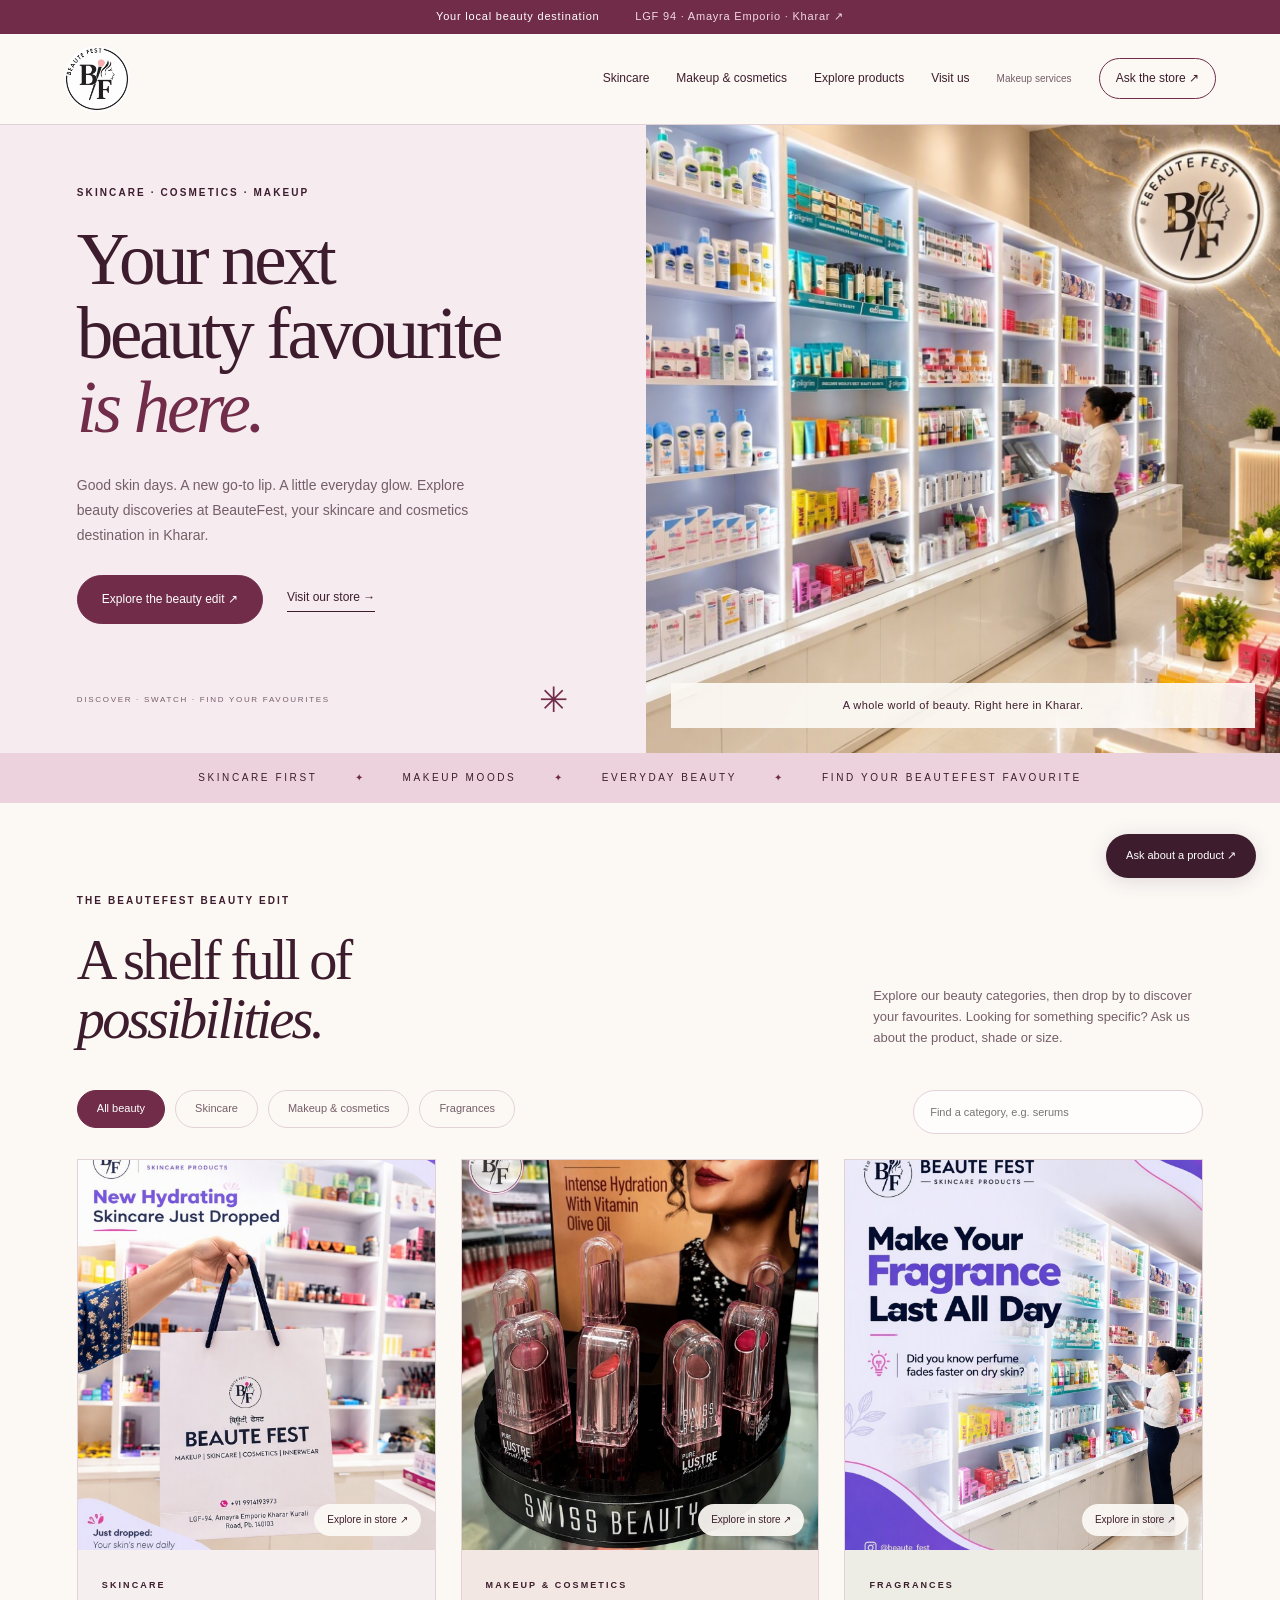
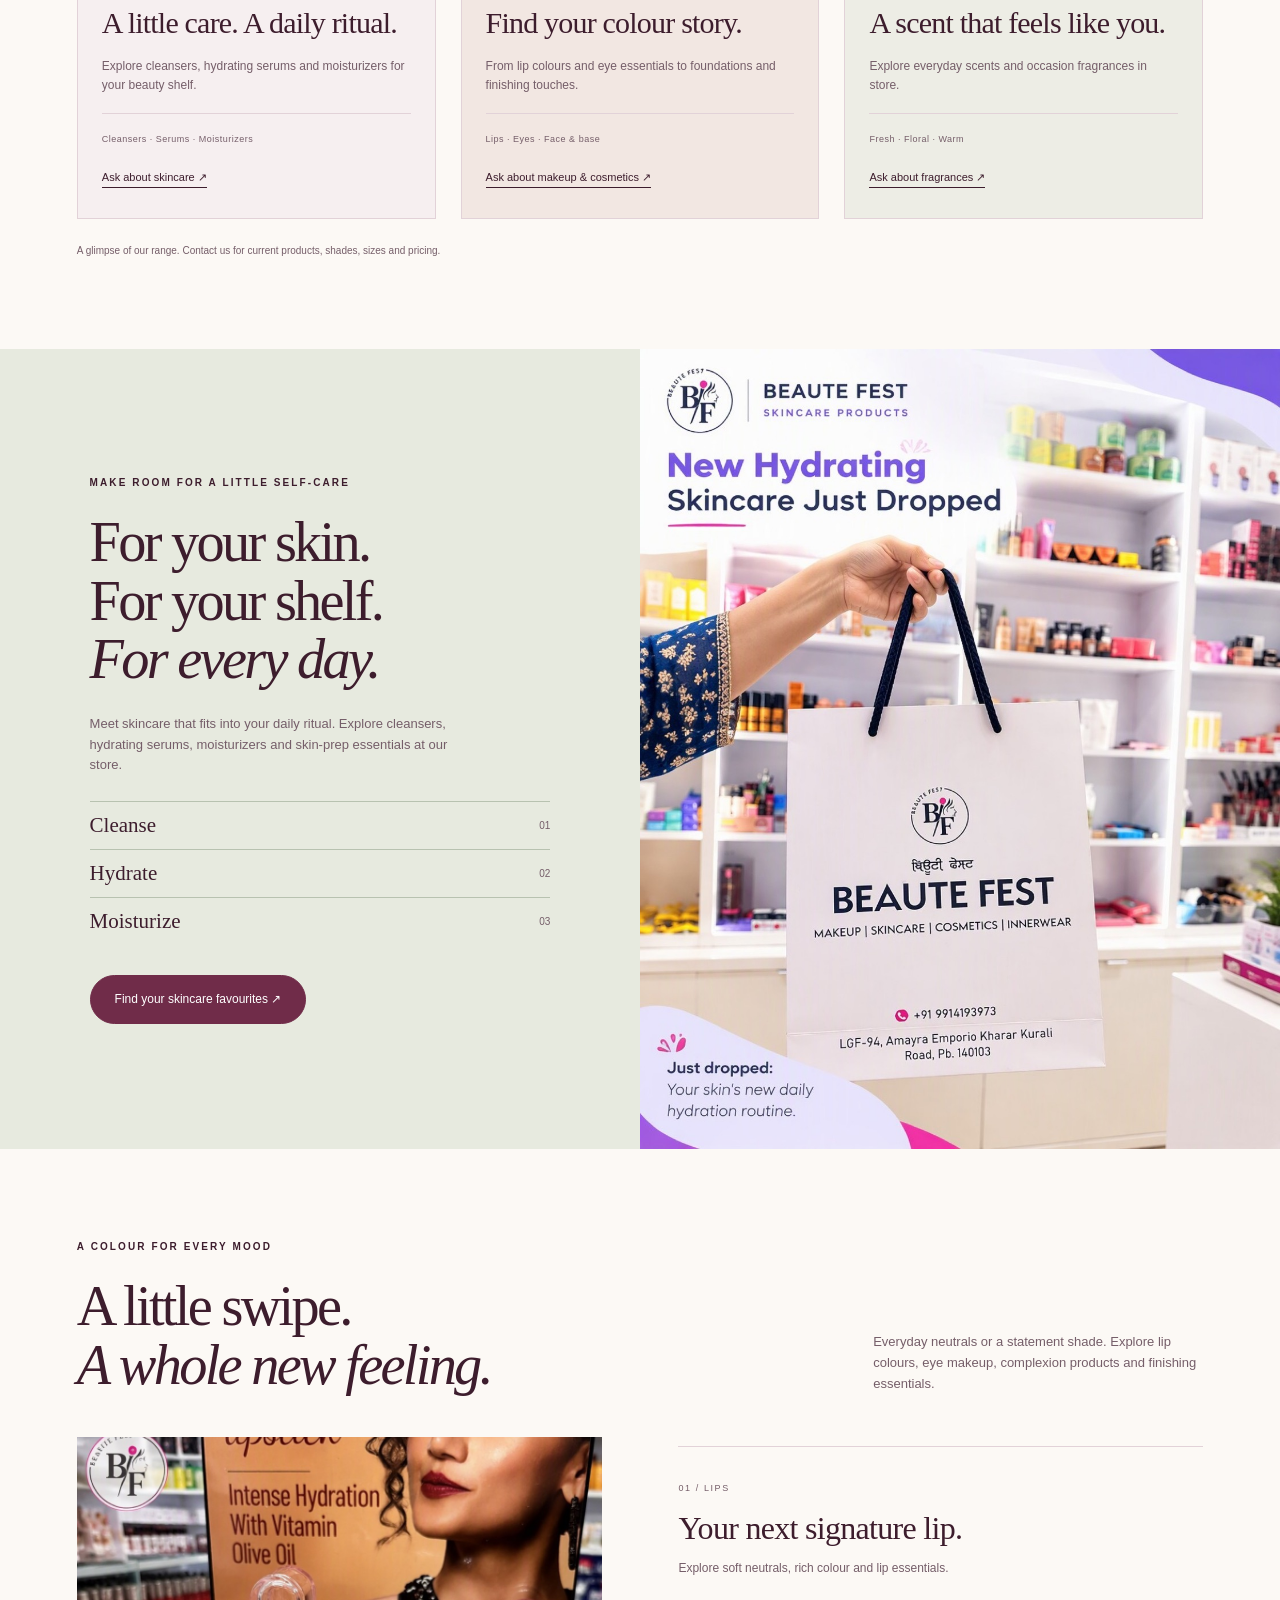
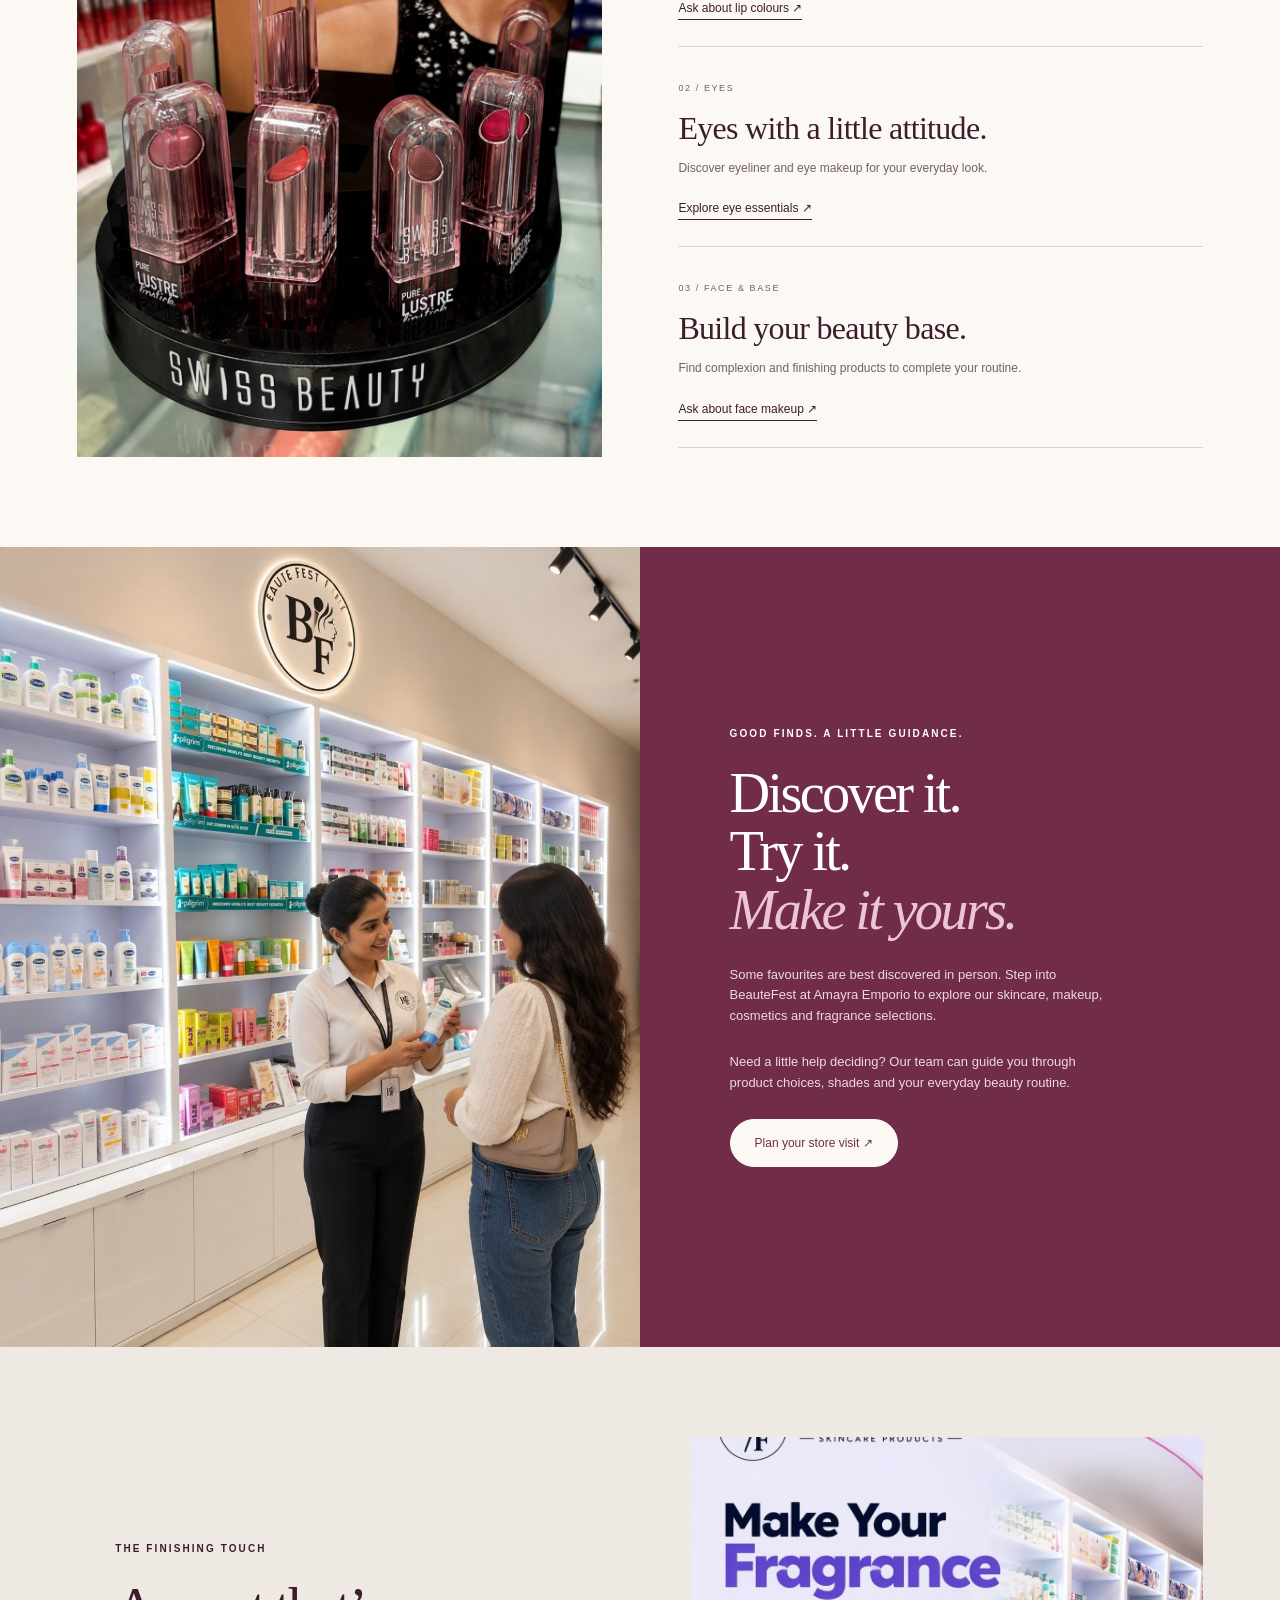
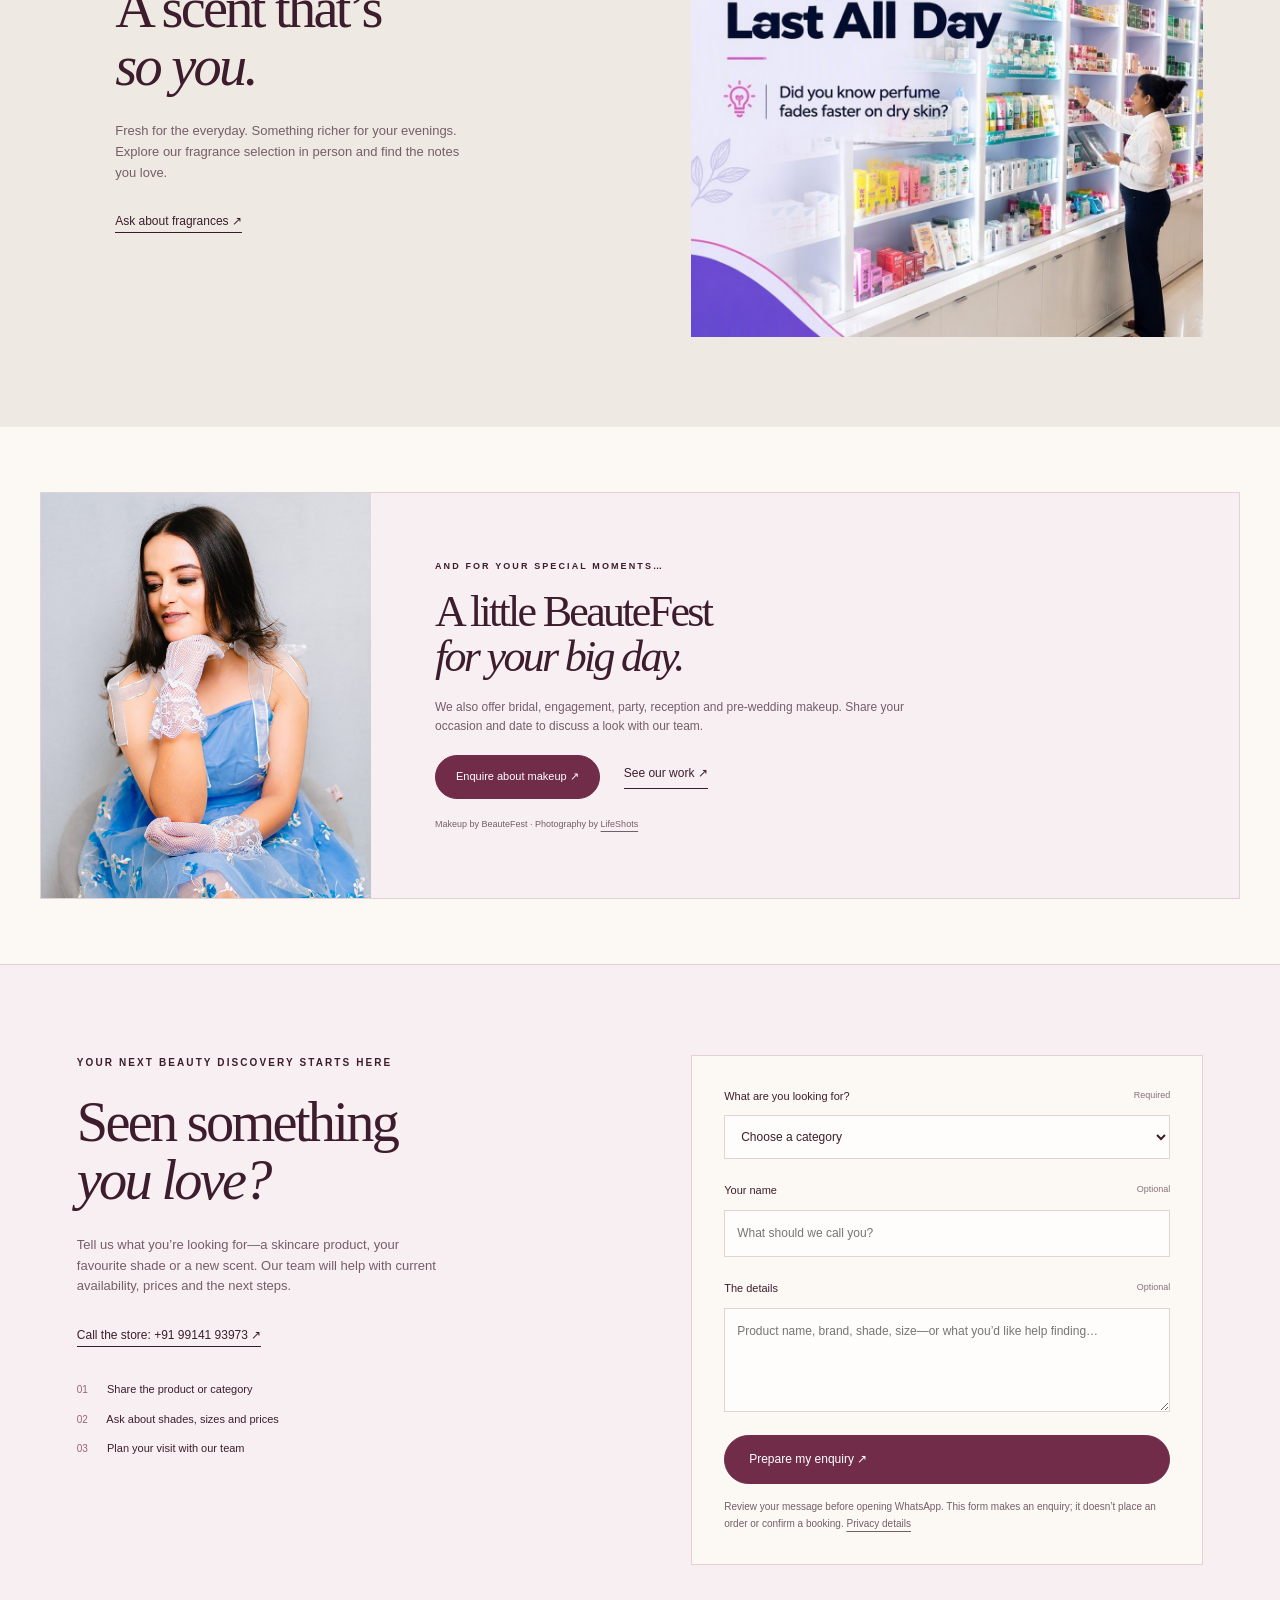
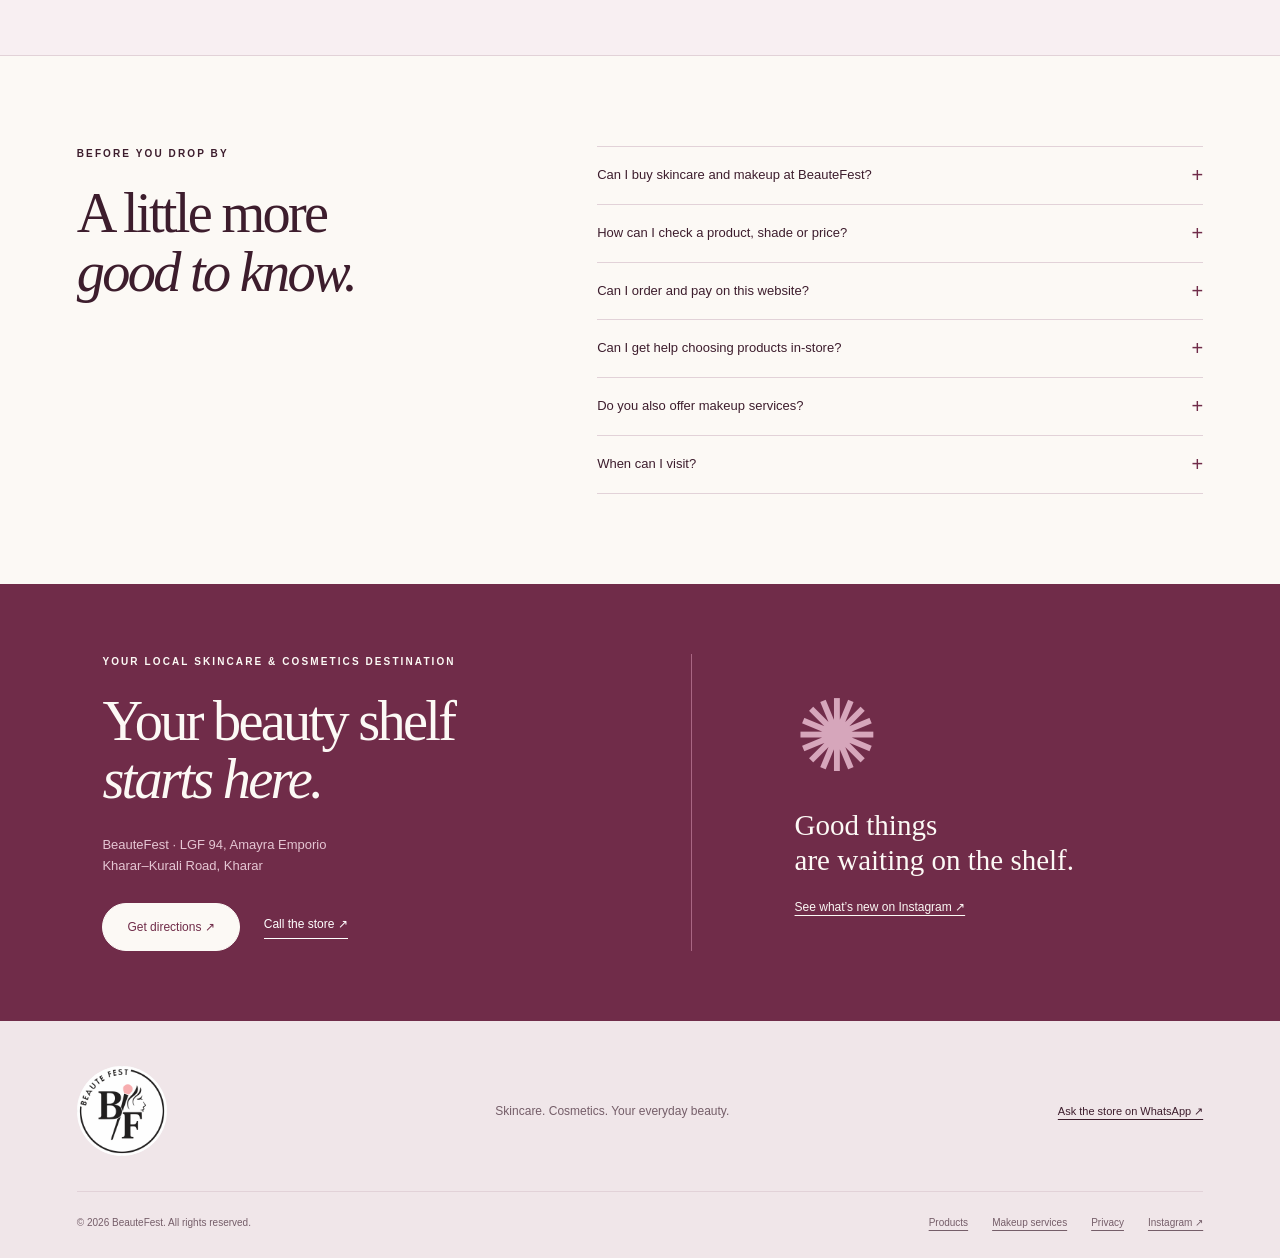
==== commit ae0b176b: "Prepare approved product-first BeauteFest release with official logo" ====
--- a/site/index.html
+++ b/site/index.html
@@ -1,14 +1,12 @@
-<!doctype html><html lang="en-IN"><head><meta charset="utf-8"><meta name="viewport" content="width=device-width,initial-scale=1"><title>BeauteFest | Makeup Artistry & Beauty Store in Kharar</title><meta name="description" content="Discover bridal, engagement, party and occasion makeup at BeauteFest. Explore skincare, makeup and fragrances at LGF 94, Amayra Emporio, Kharar."><meta name="theme-color" content="#702c49"><link rel="canonical" href="https://beautefest.in/"><meta property="og:title" content="BeauteFest — Beauty for every version of you."><meta property="og:description" content="Makeup artistry, skincare and beauty discoveries at Amayra Emporio, Kharar."><meta property="og:image" content="https://beautefest.in/assets/beauty-portrait.jpg"><meta property="og:url" content="https://beautefest.in/"><meta property="og:type" content="website"><link rel="icon" href="favicon.svg" type="image/svg+xml"><link rel="stylesheet" href="styles.css"><script src="app.js" defer></script><script type="application/ld+json">{"@context": "https://schema.org", "@type": "BeautySalon", "name": "BeauteFest", "url": "https://beautefest.in/", "telephone": "+919914193973", "image": "https://beautefest.in/assets/store.jpg", "address": {"@type": "PostalAddress", "streetAddress": "LGF 94, Amayra Emporio, Kharar\u2013Kurali Road", "addressLocality": "Kharar", "addressRegion": "Punjab", "addressCountry": "IN"}, "sameAs": ["https://www.instagram.com/beaute_fest/"]}</script></head><body>
-<a class="skip" href="#main">Skip to content</a><div class="announcement">A little beauty. A lot of you. <span>Visit us at Amayra Emporio, Kharar ↗</span></div>
-<header class="header"><a class="wordmark" href="./" aria-label="BeauteFest home">beaute<span>fest</span><i>.</i></a><button class="menu-toggle" aria-expanded="false" aria-controls="navigation">Menu ☰</button><nav id="navigation" aria-label="Main navigation"><a href="#services">Makeup services</a><a href="#portfolio">Our work</a><a href="#store">The beauty store</a><a href="#about">About us</a><a class="nav-enquire" href="#enquire">Let’s talk beauty ↗</a></nav></header>
-<main id="main"><section class="hero"><div class="hero-copy"><p class="eyebrow">Makeup artistry & beauty discoveries</p><h1>Beauty for<br>every version<br>of <em>you.</em></h1><p class="hero-description">Your everyday favourites. Your once-in-a-lifetime look. Discover makeup artistry and a world of beauty at BeauteFest, Kharar.</p><div class="actions"><a class="button" href="#services">Find your occasion ↗</a><a class="text-link" href="#store">Explore the store →</a></div><div class="hero-bottom"><span>BRIDAL · OCCASION · EVERYDAY</span><span aria-hidden="true">✳</span></div></div><div class="hero-image"><img src="assets/beauty-portrait.jpg" alt="Soft glam makeup by BeauteFest, photographed in a LifeShots collaboration" width="1365" height="1707" fetchpriority="high"><span class="image-note">The BeauteFest edit / 01</span><div class="hero-stamp">made for<br><em>your moment.</em></div></div></section>
-<div class="ticker" aria-hidden="true">A BEAUTIFUL EVERYDAY <span>✦</span> A MOMENT TO REMEMBER <span>✦</span> A LITTLE BEAUTEFEST <span>✦</span> A BEAUTIFUL EVERYDAY</div>
-<section class="section services" id="services"><div class="section-heading"><div><p class="eyebrow">The occasion edit</p><h2>Your moment.<br><em>Your kind of beautiful.</em></h2></div><p>From a celebration with your favourite people to the day you’ve been dreaming of. Start with your occasion; we’ll talk through your look.</p></div><div class="service-grid"><a class="service-card" href="#enquire" data-service="Bridal makeup"><span class="service-icon" aria-hidden="true">✺</span><span class="service-number">01</span><h3>Bridal makeup</h3><p>A look for the day that means everything. Share your wedding plans and inspiration with us.</p><span class="card-action">Let’s plan your look <span>↗</span></span></a><a class="service-card" href="#enquire" data-service="Engagement / ring ceremony"><span class="service-icon" aria-hidden="true">◇</span><span class="service-number">02</span><h3>Engagement & ring ceremony</h3><p>A new chapter deserves its own beauty moment. Explore a look that feels like you.</p><span class="card-action">Let’s plan your look <span>↗</span></span></a><a class="service-card" href="#enquire" data-service="Party / reception makeup"><span class="service-icon" aria-hidden="true">✧</span><span class="service-number">03</span><h3>Party & reception</h3><p>Soft and understated or a little more statement. Tell us what you’re celebrating.</p><span class="card-action">Let’s plan your look <span>↗</span></span></a><a class="service-card" href="#enquire" data-service="Pre-wedding makeup"><span class="service-icon" aria-hidden="true">❋</span><span class="service-number">04</span><h3>Pre-wedding makeup</h3><p>For the photographs, the anticipation, and the moments before your big day.</p><span class="card-action">Let’s plan your look <span>↗</span></span></a></div></section>
-<section class="bridal-feature"><div class="bridal-photo"><img src="assets/wedding.jpg" alt="Wedding portrait featuring makeup by BeauteFest, photography by LifeShots" width="2731" height="1821" loading="lazy"></div><div class="bridal-copy"><p class="eyebrow">For the memories you’ll keep</p><h2>Some days<br>deserve a little<br><em>extra magic.</em></h2><p>Bring your outfit, your mood board, your ideas. Let’s begin a conversation about the look you’ll love looking back on.</p><a class="button light" href="#enquire" data-service="Bridal makeup">Enquire about bridal makeup ↗</a></div></section>
-<section class="section portfolio" id="portfolio"><div class="section-heading"><div><p class="eyebrow">The lookbook</p><h2>A little inspiration.<br><em>A lot of possibility.</em></h2></div><a class="text-link" href="https://www.instagram.com/beaute_fest/" target="_blank" rel="noopener noreferrer">More on Instagram ↗</a></div><div class="filters" role="group" aria-label="Filter portfolio"><button class="active" aria-pressed="true" data-filter="all">All looks</button><button aria-pressed="false" data-filter="bridal">Wedding moments</button><button aria-pressed="false" data-filter="occasion">Occasion glam</button></div><div class="gallery"><figure data-category="occasion"><button class="gallery-open" data-image="assets/beauty-portrait.jpg" data-caption="Soft glam · Makeup by BeauteFest. Photography by LifeShots." aria-label="Enlarge soft glam photograph"><img src="assets/beauty-portrait.jpg" alt="Soft glam makeup by BeauteFest, photographed by LifeShots" loading="lazy" width="800" height="1000" class="beauty-portrait"><span aria-hidden="true">View look ↗</span></button><figcaption>Soft glam<span>The occasion edit</span></figcaption></figure><figure data-category="bridal"><button class="gallery-open" data-image="assets/bridal.jpg" data-caption="Wedding moments · Makeup by BeauteFest. Photography by LifeShots." aria-label="Enlarge wedding moments photograph"><img src="assets/bridal.jpg" alt="BeauteFest makeup paired with a red wedding outfit and traditional jewellery" loading="lazy" width="800" height="1000" class="bridal"><span aria-hidden="true">View look ↗</span></button><figcaption>Wedding moments<span>The celebration edit</span></figcaption></figure><figure data-category="bridal"><button class="gallery-open" data-image="assets/bridal-highlight.jpg" data-caption="Bridal makeup · From BeauteFest’s bridal makeup highlight." aria-label="Enlarge bridal makeup photograph"><img src="assets/bridal-highlight.jpg" alt="Bridal makeup and traditional red bridal styling from BeauteFest’s portfolio" loading="lazy" width="1170" height="2080"><span aria-hidden="true">View look ↗</span></button><figcaption>The bridal edit<span>From our makeup chair</span></figcaption></figure><figure data-category="occasion"><button class="gallery-open" data-image="assets/editorial.jpg" data-caption="Everyday elegance · Makeup by BeauteFest. Photography by LifeShots." aria-label="Enlarge everyday elegance photograph"><img src="assets/editorial.jpg" alt="Outdoor beauty portrait featuring BeauteFest makeup" loading="lazy" width="800" height="1000" class="editorial"><span aria-hidden="true">View look ↗</span></button><figcaption>Everyday elegance<span>The occasion edit</span></figcaption></figure></div><div class="portfolio-footer"><p>Makeup by BeauteFest · Selected portraits photographed by <a href="https://www.instagram.com/lifeshots4u/" target="_blank" rel="noopener noreferrer">LifeShots</a>. Wedding hair by Anu Artistry.</p><a class="text-link" href="https://www.instagram.com/beaute_fest/reel/DcGbmHQuNk2/" target="_blank" rel="noopener noreferrer">Watch our makeup reel ↗</a></div></section>
-<section class="store-section" id="store"><div class="store-image"><img src="assets/store.jpg" alt="Inside BeauteFest’s cosmetics and skincare store at Amayra Emporio in Kharar" width="1080" height="1350" loading="lazy"></div><div class="store-copy"><p class="eyebrow">A beauty lover’s happy place</p><h2>Meet your next<br><em>can’t-live-without.</em></h2><p>A new lip shade. A skincare staple. A scent that feels like you. Explore BeauteFest’s makeup, skincare and fragrance selections in person, with a little guidance from our team.</p><div class="store-categories"><span>Makeup</span><span>Skincare</span><span>Fragrances</span><span>Beauty essentials</span></div><a class="button" href="#visit">Come explore the store ↗</a><p class="small-note">Looking for a particular product? <a href="https://wa.me/919914193973" target="_blank" rel="noopener noreferrer">Ask us on WhatsApp.</a></p></div></section>
-<section class="section about" id="about"><p class="eyebrow">Hello, we’re BeauteFest</p><h2>Big occasions.<br>Small rituals.<br><em>Beauty belongs in both.</em></h2><div><p>We bring makeup artistry and beauty discoveries together at Amayra Emporio, Kharar. Whether you’re exploring your look for a celebration or finding the next addition to your everyday routine, we’d love to be part of it.</p><p>Step into the store to explore, swatch and ask questions. Or start a conversation with us about your next occasion.</p><a class="text-link" href="#visit">Find us in Kharar →</a></div><span class="about-star" aria-hidden="true">✳</span></section>
-<section class="section enquiry-section" id="enquire"><div class="enquiry-intro"><p class="eyebrow">Let’s make it your moment</p><h2>Your next look<br>starts with<br><em>a hello.</em></h2><p>Tell us the occasion and the date you have in mind. We’ll discuss availability, your ideas and the details directly with you.</p><a class="text-link" href="tel:+919914193973">Prefer a call? +91 99141 93973 ↗</a><div class="enquiry-steps"><p><b>01</b> Share your occasion</p><p><b>02</b> Talk through your look</p><p><b>03</b> Confirm the details with our team</p></div></div><form id="enquiry-form"><label for="service">What brings you here? <span>Required</span></label><select id="service" name="service" required><option value="">Choose your occasion</option><option>Bridal makeup</option><option>Engagement / ring ceremony</option><option>Party / reception makeup</option><option>Pre-wedding makeup</option><option>Store / product enquiry</option><option>Something else</option></select><div class="form-row"><div><label for="occasion-date">Occasion date <span>Optional</span></label><input id="occasion-date" name="date" type="date"></div><div><label for="enquiry-name">Your name <span>Optional</span></label><input id="enquiry-name" name="name" autocomplete="given-name" maxlength="70" placeholder="What should we call you?"></div></div><label for="enquiry-message">Tell us a little more <span>Optional</span></label><textarea id="enquiry-message" name="message" rows="4" maxlength="600" placeholder="Your outfit, the look you love, or a product you’re looking for…"></textarea><button class="button" type="submit">Prepare my enquiry ↗</button><p class="form-note">You’ll review your message, then choose to send it on WhatsApp. This is an enquiry, not a confirmed booking. <a href="privacy/">Privacy details</a></p><div id="enquiry-review" hidden aria-live="polite"><h3>Your message is ready</h3><p id="enquiry-preview"></p><a class="button" id="whatsapp-send" href="https://wa.me/919914193973" target="_blank" rel="noopener noreferrer">Continue on WhatsApp ↗</a><p class="form-note">WhatsApp opens with your message. Tap send there when you’re ready.</p></div><noscript><p><a href="https://wa.me/919914193973">Enquire directly on WhatsApp</a> or call +91 99141 93973.</p></noscript></form></section>
-<section class="section faq-section"><div><p class="eyebrow">A few things you might wonder</p><h2>Before we<br><em>say hello.</em></h2></div><div class="faq-list"><details><summary>Which makeup services can I enquire about?</summary><p>Bridal and wedding makeup, engagement or ring-ceremony looks, party and reception makeup, and pre-wedding makeup. Share your occasion with our team to discuss the look you have in mind.</p></details><details><summary>How do I check prices and availability?</summary><p>Send us your service, occasion date and any inspiration on WhatsApp, or call +91 99141 93973. Our team will confirm availability, pricing and what your appointment includes.</p></details><details><summary>Can I explore beauty products in-store?</summary><p>Yes. Visit BeauteFest at LGF 94, Amayra Emporio, Kharar–Kurali Road to explore makeup, skincare and fragrances. Contact us first if you’re looking for a specific product or shade.</p></details><details><summary>Does sending an enquiry confirm my booking?</summary><p>No. An enquiry starts a conversation. Your booking is confirmed only after you agree on availability and all appointment details directly with the team.</p></details><details><summary>What should I share before my appointment?</summary><p>Your occasion, date, preferred ready-by time and any look or outfit inspiration are a helpful starting point. Ask our team about preparation and any individual requirements before your appointment.</p></details><details><summary>What are your opening hours?</summary><p>Please call or WhatsApp our team to confirm current opening hours before visiting.</p></details></div></section>
-<section class="visit-section" id="visit"><div><p class="eyebrow">Your local beauty destination</p><h2>See you at<br><em>BeauteFest.</em></h2><address>LGF 94, Amayra Emporio<br>Kharar–Kurali Road, Kharar</address><div class="actions"><a class="button light" href="https://www.google.com/maps/search/?api=1&query=Beaute+Fest+LGF+94+Amayra+Emporio+Kharar" target="_blank" rel="noopener noreferrer">Get directions ↗</a><a class="text-link" href="tel:+919914193973">Call the store ↗</a></div></div><div class="visit-side"><span class="visit-flower" aria-hidden="true">✺</span><p>Come for a little inspiration.<br>Stay for your next favourite.</p><a href="https://www.instagram.com/beaute_fest/" target="_blank" rel="noopener noreferrer">@beaute_fest ↗</a></div></section></main>
-<footer><div class="footer-top"><a class="wordmark" href="./" aria-label="BeauteFest home">beaute<span>fest</span><i>.</i></a><p>Beauty for every version of you.</p><a href="https://wa.me/919914193973" target="_blank" rel="noopener noreferrer">Say hello on WhatsApp ↗</a></div><div class="footer-bottom"><span>© 2026 BeauteFest. All rights reserved.</span><div><a href="#services">Services</a><a href="privacy/">Privacy</a><a href="https://www.instagram.com/beaute_fest/" target="_blank" rel="noopener noreferrer">Instagram ↗</a></div></div></footer><a class="floating-enquire" href="#enquire">Enquire about your look ↗</a><dialog id="lightbox"><button id="close-lightbox" aria-label="Close enlarged image">Close ✕</button><img id="lightbox-image" alt=""><p id="lightbox-caption"></p></dialog></body></html>+<!doctype html><html lang="en-IN"><head><meta charset="utf-8"><meta name="viewport" content="width=device-width,initial-scale=1"><title>BeauteFest | Skincare, Cosmetics & Makeup in Kharar</title><meta name="description" content="Discover skincare, cosmetics, makeup and fragrances at BeauteFest, Amayra Emporio, Kharar. Explore beauty favourites in-store and enquire on WhatsApp."><meta name="theme-color" content="#702c49"><meta property="og:title" content="BeauteFest — Your next beauty favourite is here."><meta property="og:description" content="Skincare, makeup, cosmetics and fragrance discoveries at Amayra Emporio, Kharar."><meta property="og:image" content="https://beautefest.in/assets/store.jpg"><meta property="og:type" content="website"><link rel="canonical" href="https://beautefest.in/"><link rel="icon" href="favicon.png" type="image/png"><link rel="stylesheet" href="styles.css"><script src="app.js" defer></script><script type="application/ld+json">{"@context": "https://schema.org", "@type": "Store", "name": "BeauteFest", "url": "https://beautefest.in/", "telephone": "+919914193973", "image": "https://beautefest.in/assets/store.jpg", "address": {"@type": "PostalAddress", "streetAddress": "LGF 94, Amayra Emporio, Kharar\u2013Kurali Road", "addressLocality": "Kharar", "addressRegion": "Punjab", "addressCountry": "IN"}, "sameAs": ["https://www.instagram.com/beaute_fest/"]}</script></head><body><a class="skip" href="#main">Skip to content</a><div class="announcement">Your local beauty destination <span>LGF 94 · Amayra Emporio · Kharar ↗</span></div><header class="header"><a class="brand-logo" href="./" aria-label="BeauteFest home"><img src="assets/beautefest-logo.png" alt="Beaute Fest" width="512" height="512"></a><button class="menu-toggle" aria-expanded="false" aria-controls="navigation">Menu ☰</button><nav id="navigation" aria-label="Main navigation"><a href="#skincare">Skincare</a><a href="#makeup">Makeup & cosmetics</a><a href="#products">Explore products</a><a href="#visit">Visit us</a><a class="secondary-nav" href="#services">Makeup services</a><a class="nav-enquire" href="#enquire">Ask the store ↗</a></nav></header>
+<main id="main"><section class="retail-hero"><div class="retail-hero-copy"><p class="eyebrow">Skincare · Cosmetics · Makeup</p><h1>Your next<br>beauty favourite<br><em>is here.</em></h1><p>Good skin days. A new go-to lip. A little everyday glow. Explore beauty discoveries at BeauteFest, your skincare and cosmetics destination in Kharar.</p><div class="actions"><a class="button" href="#products">Explore the beauty edit ↗</a><a class="text-link" href="#visit">Visit our store →</a></div><div class="retail-hero-note"><span>DISCOVER · SWATCH · FIND YOUR FAVOURITES</span><span aria-hidden="true">✳</span></div></div><div class="retail-hero-image"><img src="assets/store.jpg" alt="BeauteFest skincare and cosmetics shelves inside the Amayra Emporio store" width="1080" height="1350" fetchpriority="high"><span class="retail-image-label">A whole world of beauty. Right here in Kharar.</span></div></section>
+<div class="ticker" aria-hidden="true">SKINCARE FIRST <span>✦</span> MAKEUP MOODS <span>✦</span> EVERYDAY BEAUTY <span>✦</span> FIND YOUR BEAUTEFEST FAVOURITE</div>
+<section class="section product-section" id="products"><div class="section-heading"><div><p class="eyebrow">The BeauteFest beauty edit</p><h2>A shelf full of<br><em>possibilities.</em></h2></div><p>Explore our beauty categories, then drop by to discover your favourites. Looking for something specific? Ask us about the product, shade or size.</p></div><div class="product-toolbar"><div class="filters" role="group" aria-label="Filter product categories"><button class="active" data-filter="all" aria-pressed="true">All beauty</button><button data-filter="skincare" aria-pressed="false">Skincare</button><button data-filter="makeup" aria-pressed="false">Makeup & cosmetics</button><button data-filter="fragrances" aria-pressed="false">Fragrances</button></div><label class="search-label" for="product-search"><span class="sr-only">Search beauty categories</span><input id="product-search" type="search" placeholder="Find a category, e.g. serums" autocomplete="off"></label></div><p id="product-count" class="sr-only" aria-live="polite">3 beauty categories</p><div class="product-grid"><article class="product-card" data-product-category="skincare" data-search="Skincare Explore cleansers, hydrating serums and moisturizers for your beauty shelf. Cleansers · Serums · Moisturizers skincare serum cleanser moisturizer moisturiser hydration"><a class="product-image" href="#enquire" data-enquiry="Skincare products"><img src="assets/skincare-products.jpg" alt="Skincare selection shared by BeauteFest on Instagram" width="1080" height="1350" loading="lazy"><span>Explore in store ↗</span></a><div class="product-card-copy"><p class="eyebrow">Skincare</p><h3>A little care. A daily ritual.</h3><p>Explore cleansers, hydrating serums and moisturizers for your beauty shelf.</p><p class="product-tags">Cleansers · Serums · Moisturizers</p><a class="text-link" href="#enquire" data-enquiry="Skincare products">Ask about skincare ↗</a></div></article><article class="product-card" data-product-category="makeup" data-search="Makeup & cosmetics From lip colours and eye essentials to foundations and finishing touches. Lips · Eyes · Face & base lipstick lipsticks eyeliner kajal foundation primer cosmetics"><a class="product-image" href="#enquire" data-enquiry="Makeup / cosmetics"><img src="assets/makeup-products.jpg" alt="Makeup & cosmetics selection shared by BeauteFest on Instagram" width="1080" height="1350" loading="lazy"><span>Explore in store ↗</span></a><div class="product-card-copy"><p class="eyebrow">Makeup & cosmetics</p><h3>Find your colour story.</h3><p>From lip colours and eye essentials to foundations and finishing touches.</p><p class="product-tags">Lips · Eyes · Face & base</p><a class="text-link" href="#enquire" data-enquiry="Makeup / cosmetics">Ask about makeup & cosmetics ↗</a></div></article><article class="product-card" data-product-category="fragrances" data-search="Fragrances Explore everyday scents and occasion fragrances in store. Fresh · Floral · Warm perfume perfumes fragrance scents"><a class="product-image" href="#enquire" data-enquiry="Fragrances"><img src="assets/fragrance-products.jpg" alt="Fragrances selection shared by BeauteFest on Instagram" width="1080" height="1350" loading="lazy"><span>Explore in store ↗</span></a><div class="product-card-copy"><p class="eyebrow">Fragrances</p><h3>A scent that feels like you.</h3><p>Explore everyday scents and occasion fragrances in store.</p><p class="product-tags">Fresh · Floral · Warm</p><a class="text-link" href="#enquire" data-enquiry="Fragrances">Ask about fragrances ↗</a></div></article></div><div class="empty-products" id="empty-products" hidden><h3>Looking for something specific?</h3><p>We may be able to help in-store. Share the product name or brand with our team.</p><button class="text-link" type="button" id="reset-products">Show all categories →</button><a class="text-link" href="#enquire">Ask the store ↗</a></div><p class="collection-note">A glimpse of our range. Contact us for current products, shades, sizes and pricing.</p></section>
+<section class="skin-feature" id="skincare"><div class="skin-feature-copy"><p class="eyebrow">Make room for a little self-care</p><h2>For your skin.<br>For your shelf.<br><em>For every day.</em></h2><p>Meet skincare that fits into your daily ritual. Explore cleansers, hydrating serums, moisturizers and skin-prep essentials at our store.</p><div class="skin-list"><a href="#enquire" data-enquiry="Skincare products" data-product="Cleansers">Cleanse <span>01</span></a><a href="#enquire" data-enquiry="Skincare products" data-product="Hydrating serums">Hydrate <span>02</span></a><a href="#enquire" data-enquiry="Skincare products" data-product="Moisturizers">Moisturize <span>03</span></a></div><a class="button" href="#enquire" data-enquiry="Skincare products">Find your skincare favourites ↗</a></div><div class="skin-feature-image"><img src="assets/skincare-products.jpg" alt="Skincare and serum selections on BeauteFest’s shelves" loading="lazy" width="1080" height="1350"></div></section>
+<section class="section makeup-section" id="makeup"><div class="section-heading"><div><p class="eyebrow">A colour for every mood</p><h2>A little swipe.<br><em>A whole new feeling.</em></h2></div><p>Everyday neutrals or a statement shade. Explore lip colours, eye makeup, complexion products and finishing essentials.</p></div><div class="makeup-layout"><div class="makeup-feature-image"><img src="assets/makeup-products.jpg" alt="Swiss Beauty Pure Lustre lip colours displayed at BeauteFest" width="1080" height="1350" loading="lazy"></div><div class="makeup-choices"><a href="#enquire" data-enquiry="Makeup / cosmetics" data-product="Lip colours and lipsticks"><span class="makeup-choice-number">01 / LIPS</span><h3>Your next signature lip.</h3><p>Explore soft neutrals, rich colour and lip essentials.</p><span class="text-link">Ask about lip colours ↗</span></a><a href="#enquire" data-enquiry="Makeup / cosmetics" data-product="Eye makeup and eyeliner"><span class="makeup-choice-number">02 / EYES</span><h3>Eyes with a little attitude.</h3><p>Discover eyeliner and eye makeup for your everyday look.</p><span class="text-link">Explore eye essentials ↗</span></a><a href="#enquire" data-enquiry="Makeup / cosmetics" data-product="Foundations and finishing products"><span class="makeup-choice-number">03 / FACE & BASE</span><h3>Build your beauty base.</h3><p>Find complexion and finishing products to complete your routine.</p><span class="text-link">Ask about face makeup ↗</span></a></div></div></section>
+<section class="retail-store" id="store"><div class="retail-store-image"><img src="assets/store-advice.jpg" alt="Personalized in-store product assistance at BeauteFest" width="1080" height="1350" loading="lazy"></div><div class="retail-store-copy"><p class="eyebrow">Good finds. A little guidance.</p><h2>Discover it.<br>Try it.<br><em>Make it yours.</em></h2><p>Some favourites are best discovered in person. Step into BeauteFest at Amayra Emporio to explore our skincare, makeup, cosmetics and fragrance selections.</p><p>Need a little help deciding? Our team can guide you through product choices, shades and your everyday beauty routine.</p><a class="button light" href="#visit">Plan your store visit ↗</a></div></section>
+<section class="section fragrance-section"><div><p class="eyebrow">The finishing touch</p><h2>A scent that’s<br><em>so you.</em></h2><p>Fresh for the everyday. Something richer for your evenings. Explore our fragrance selection in person and find the notes you love.</p><a class="text-link" href="#enquire" data-enquiry="Fragrances">Ask about fragrances ↗</a></div><img src="assets/fragrance-products.jpg" alt="Fragrance and body-care selections displayed at BeauteFest" width="1080" height="1350" loading="lazy"></section>
+<section class="services-mini" id="services"><div class="mini-photo"><img src="assets/beauty-portrait.jpg" alt="Occasion makeup by BeauteFest, photographed by LifeShots" width="1365" height="1707" loading="lazy"></div><div class="mini-copy"><p class="eyebrow">And for your special moments…</p><h2>A little BeauteFest<br><em>for your big day.</em></h2><p>We also offer bridal, engagement, party, reception and pre-wedding makeup. Share your occasion and date to discuss a look with our team.</p><div class="actions"><a class="button" href="#enquire" data-enquiry="Makeup service">Enquire about makeup ↗</a><a class="text-link" href="https://www.instagram.com/beaute_fest/reel/DcGbmHQuNk2/" target="_blank" rel="noopener noreferrer">See our work ↗</a></div><p class="mini-credit">Makeup by BeauteFest · Photography by <a href="https://www.instagram.com/lifeshots4u/" target="_blank" rel="noopener noreferrer">LifeShots</a></p></div></section>
+<section class="section enquiry-section" id="enquire"><div class="enquiry-intro"><p class="eyebrow">Your next beauty discovery starts here</p><h2>Seen something<br><em>you love?</em></h2><p>Tell us what you’re looking for—a skincare product, your favourite shade or a new scent. Our team will help with current availability, prices and the next steps.</p><a class="text-link" href="tel:+919914193973">Call the store: +91 99141 93973 ↗</a><div class="enquiry-steps"><p><b>01</b> Share the product or category</p><p><b>02</b> Ask about shades, sizes and prices</p><p><b>03</b> Plan your visit with our team</p></div></div><form id="enquiry-form"><label for="service">What are you looking for? <span>Required</span></label><select id="service" name="category" required><option value="">Choose a category</option><option>Skincare products</option><option>Makeup / cosmetics</option><option>Fragrances</option><option>Other product enquiry</option><option>Makeup service</option></select><label for="enquiry-name">Your name <span>Optional</span></label><input id="enquiry-name" name="name" maxlength="70" autocomplete="given-name" placeholder="What should we call you?"><div id="service-date-field" hidden><label for="occasion-date">Occasion date <span>Optional</span></label><input id="occasion-date" name="date" type="date" disabled></div><label for="enquiry-message">The details <span>Optional</span></label><textarea id="enquiry-message" name="message" rows="4" maxlength="600" placeholder="Product name, brand, shade, size—or what you’d like help finding…"></textarea><button class="button" type="submit">Prepare my enquiry ↗</button><p class="form-note">Review your message before opening WhatsApp. This form makes an enquiry; it doesn’t place an order or confirm a booking. <a href="privacy/">Privacy details</a></p><div id="enquiry-review" aria-live="polite" hidden><h3>Your message is ready</h3><p id="enquiry-preview"></p><a class="button" id="whatsapp-send" href="https://wa.me/919914193973" target="_blank" rel="noopener noreferrer">Continue on WhatsApp ↗</a><p class="form-note">You choose whether to send the message in WhatsApp.</p></div><noscript><p><a href="https://wa.me/919914193973">Contact us directly on WhatsApp</a> or call +91 99141 93973.</p></noscript></form></section>
+<section class="section faq-section"><div><p class="eyebrow">Before you drop by</p><h2>A little more<br><em>good to know.</em></h2></div><div class="faq-list"><details><summary>Can I buy skincare and makeup at BeauteFest?</summary><p>Yes. Visit our store at LGF 94, Amayra Emporio, Kharar–Kurali Road to explore skincare, makeup, cosmetics and fragrances. Our team can help you browse the selections.</p></details><details><summary>How can I check a product, shade or price?</summary><p>Send the product name, brand, shade or size on WhatsApp, or call +91 99141 93973. Our team will confirm current availability and pricing.</p></details><details><summary>Can I order and pay on this website?</summary><p>This website helps you explore our categories and contact the store. Purchases, payment options and collection or delivery arrangements should be discussed directly with our team.</p></details><details><summary>Can I get help choosing products in-store?</summary><p>Yes. Come explore the range and ask our team for help with product choices, shades and your everyday beauty routine.</p></details><details><summary>Do you also offer makeup services?</summary><p>Yes. Bridal, engagement and ring-ceremony, party and reception, and pre-wedding makeup are part of our offering. Contact us to discuss your occasion and date.</p></details><details><summary>When can I visit?</summary><p>Please call or WhatsApp us to confirm current opening hours before visiting Amayra Emporio, Kharar.</p></details></div></section>
+<section class="visit-section" id="visit"><div><p class="eyebrow">Your local skincare & cosmetics destination</p><h2>Your beauty shelf<br><em>starts here.</em></h2><address>BeauteFest · LGF 94, Amayra Emporio<br>Kharar–Kurali Road, Kharar</address><div class="actions"><a class="button light" href="https://www.google.com/maps/search/?api=1&query=Beaute+Fest+LGF+94+Amayra+Emporio+Kharar" target="_blank" rel="noopener noreferrer">Get directions ↗</a><a class="text-link" href="tel:+919914193973">Call the store ↗</a></div></div><div class="visit-side"><span class="visit-flower" aria-hidden="true">✺</span><p>Good things<br>are waiting on the shelf.</p><a href="https://www.instagram.com/beaute_fest/" target="_blank" rel="noopener noreferrer">See what’s new on Instagram ↗</a></div></section></main><footer><div class="footer-top"><a class="brand-logo" href="./" aria-label="BeauteFest home"><img src="assets/beautefest-logo.png" alt="Beaute Fest" width="512" height="512"></a><p>Skincare. Cosmetics. Your everyday beauty.</p><a href="https://wa.me/919914193973" target="_blank" rel="noopener noreferrer">Ask the store on WhatsApp ↗</a></div><div class="footer-bottom"><span>© 2026 BeauteFest. All rights reserved.</span><div><a href="#products">Products</a><a href="#services">Makeup services</a><a href="privacy/">Privacy</a><a href="https://www.instagram.com/beaute_fest/" target="_blank" rel="noopener noreferrer">Instagram ↗</a></div></div></footer><a class="floating-enquire" href="#enquire">Ask about a product ↗</a></body></html>
--- a/site/styles.css
+++ b/site/styles.css
@@ -5,3 +5,10 @@
 @media(prefers-reduced-motion:reduce){html{scroll-behavior:auto}*,*:before,*:after{transition:none!important;animation:none!important}}
 
 @media(max-width:400px){.form-row{grid-template-columns:1fr;gap:0}}
+/* Unpublished retail-first client review. */
+.preview-notice{background:#efe5d1;color:#604d29;text-align:center;padding:7px 15px;font-size:10px;letter-spacing:1px}.secondary-nav{color:var(--muted);font-size:10px}.retail-hero{display:grid;grid-template-columns:1.02fr 1fr;background:#f6ebef;min-height:620px}.retail-hero-copy{padding:60px 6vw 25px;align-self:center}.retail-hero h1{font-size:clamp(52px,5.7vw,88px);line-height:1.02;letter-spacing:-3.3px}.retail-hero h1 em{color:var(--berry)}.retail-hero-copy>p:not(.eyebrow){max-width:400px;margin:27px 0;font-size:14px;color:var(--muted);line-height:1.8}.retail-hero-image{position:relative;min-height:620px}.retail-hero-image>img{position:absolute;width:100%;height:100%;object-fit:cover;object-position:center}.retail-image-label{position:absolute;bottom:25px;left:25px;right:25px;background:#fcf9f5ed;padding:14px 18px;font-size:11px;text-align:center;letter-spacing:.4px}.retail-hero-note{display:flex;align-items:center;justify-content:space-between;color:var(--muted);font-size:8px;letter-spacing:1.7px;margin-top:48px}.retail-hero-note>span:last-child{font-size:35px;color:var(--berry)}.product-toolbar{display:flex;justify-content:space-between;gap:25px;align-items:flex-start;margin-bottom:25px}.product-toolbar .filters{margin:0}.search-label{margin:0;max-width:290px;flex:1}.search-label input{border-radius:30px;margin:0;font-size:11px;padding:11px 16px}.sr-only{position:absolute;width:1px;height:1px;padding:0;margin:-1px;overflow:hidden;clip:rect(0,0,0,0);white-space:nowrap;border:0}.product-grid{display:grid;grid-template-columns:repeat(3,minmax(0,1fr));gap:25px}.product-card{background:#f6eff0;border:1px solid var(--line)}.product-card:nth-child(2){background:#f2e7e2}.product-card:nth-child(3){background:#edede5}.product-image{display:block;position:relative;overflow:hidden}.product-image img{width:100%;height:390px;object-fit:cover}.product-image>span{position:absolute;bottom:14px;right:14px;background:#fcf9f5ed;border-radius:30px;padding:8px 13px;font-size:10px}.product-card-copy{padding:28px 24px 30px}.product-card .eyebrow{font-size:9px;margin-bottom:13px}.product-card h3{font:30px/1.1 Georgia,serif;letter-spacing:-.8px}.product-card-copy>p:not(.eyebrow){font-size:12px;color:var(--muted);margin:18px 0}.product-card-copy p.product-tags{font-size:9px;letter-spacing:.5px;border-top:1px solid var(--line);padding-top:18px}.product-card .text-link{font-size:11px}.collection-note{font-size:10px;color:var(--muted);margin-top:24px}.empty-products{background:var(--pink);padding:40px;text-align:center}.empty-products h3{font:30px Georgia,serif}.empty-products p{font-size:13px;margin:15px}.empty-products .text-link{margin:10px;display:inline-block;background:none;color:var(--berry);border:0;border-bottom:1px solid}.skin-feature{display:grid;grid-template-columns:1fr 1fr;background:#e7eadf}.skin-feature-copy{padding:70px 7vw;align-self:center}.skin-feature-copy>p:not(.eyebrow){font-size:13px;color:var(--muted);margin:25px 0;max-width:380px}.skin-feature-image{min-height:650px}.skin-feature-image img{width:100%;height:100%;object-fit:cover}.skin-list{margin:25px 0 30px}.skin-list a{display:flex;justify-content:space-between;border-top:1px solid #b8c2b0;padding:11px 0;text-decoration:none;font:21px Georgia,serif}.skin-list a span{font:10px Arial,sans-serif;align-self:center;color:var(--muted)}.makeup-layout{display:grid;grid-template-columns:1fr 1fr;gap:6vw}.makeup-feature-image img{width:100%;height:620px;object-fit:cover}.makeup-choices{display:grid;align-content:center}.makeup-choices>a{display:block;padding:27px 0;text-decoration:none;border-bottom:1px solid var(--line)}.makeup-choices>a:first-child{border-top:1px solid var(--line)}.makeup-choice-number{font-size:9px;letter-spacing:1.6px;color:var(--muted)}.makeup-choices h3{font:32px/1.1 Georgia,serif;letter-spacing:-.7px;margin:13px 0}.makeup-choices p{font-size:12px;color:var(--muted);margin:12px 0 17px}.retail-store{display:grid;grid-template-columns:1fr 1fr;background:var(--berry);color:white}.retail-store-image{min-height:620px}.retail-store-image img{height:100%;width:100%;object-fit:cover}.retail-store-copy{padding:65px 7vw;align-self:center}.retail-store-copy>p:not(.eyebrow){font-size:13px;color:#eddae2;margin:25px 0;max-width:380px}.retail-store-copy h2 em{color:#edc4d6}.fragrance-section{display:grid;grid-template-columns:1fr 1fr;gap:8vw;align-items:center;background:#efe9e3}.fragrance-section>div{padding:20px 3vw}.fragrance-section p:not(.eyebrow){color:var(--muted);font-size:13px;max-width:350px;margin:25px 0}.fragrance-section img{width:100%;height:500px;object-fit:cover}.services-mini{display:grid;grid-template-columns:330px 1fr;max-width:1200px;margin:65px auto;border:1px solid var(--line);background:var(--pink)}.mini-photo img{width:100%;height:100%;max-height:405px;object-fit:cover;object-position:center 30%}.mini-copy{padding:40px 5vw;align-self:center}.mini-copy .eyebrow{font-size:9px;margin-bottom:15px}.mini-copy h2{font-size:44px}.mini-copy>p:not(.eyebrow){font-size:12px;color:var(--muted);margin:18px 0;max-width:500px}.mini-copy .button{font-size:11px;padding:12px 20px;min-height:44px}.mini-copy p.mini-credit{font-size:9px;margin-bottom:0}.product-section{scroll-margin-top:0}
+@media(max-width:1100px){.header nav{gap:15px}.retail-hero-copy{padding:50px 5vw 25px}.retail-hero h1{font-size:52px}.product-image img{height:330px}.product-grid{gap:18px}.product-card-copy{padding:25px 20px}.product-card h3{font-size:27px}.skin-feature-copy{padding:50px 6vw}.skin-feature-image{min-height:590px}.retail-store-copy{padding:45px 6vw}.retail-store-image{min-height:550px}.services-mini{margin:55px 5vw;grid-template-columns:280px 1fr}.mini-copy{padding:35px 4vw}.mini-copy h2{font-size:39px}.mini-copy .actions{gap:15px}.fragrance-section img{height:450px}}
+@media(max-width:800px){.retail-hero h1{font-size:51px;letter-spacing:-2px}.retail-hero,.retail-hero-image{min-height:560px}.retail-hero-copy>p:not(.eyebrow){font-size:12px}.retail-hero .actions{gap:18px}.retail-hero .button{padding:13px 18px;font-size:11px}.retail-hero-note{font-size:7px;letter-spacing:1px}.product-toolbar{flex-direction:column;gap:17px}.search-label{max-width:100%;width:100%}.product-image img{height:290px}.product-card-copy{padding:23px 16px}.product-card h3{font-size:25px}.product-card-copy>p:not(.eyebrow){font-size:11px}.skin-feature-copy{padding:40px 5vw}.skin-feature h2{font-size:43px}.skin-feature-image{min-height:570px}.makeup-feature-image img{height:570px}.makeup-choices h3{font-size:28px}.makeup-choices>a{padding:20px 0}.retail-store-copy{padding:40px 5vw}.retail-store-copy h2{font-size:45px}.retail-store-copy>p:not(.eyebrow){font-size:12px}.fragrance-section{gap:5vw}.fragrance-section img{height:410px}.fragrance-section>div{padding:0}.services-mini{grid-template-columns:220px 1fr}.mini-copy h2{font-size:33px}.mini-copy{padding:30px 4vw}.mini-photo img{min-height:360px}.mini-copy .actions{gap:10px}}
+@media(max-width:580px){.preview-notice{font-size:8px;padding:7px 10px;letter-spacing:.6px}.retail-hero{grid-template-columns:1fr}.retail-hero-copy{padding:42px 7vw 22px}.retail-hero h1{font-size:46px;letter-spacing:-2px}.retail-hero-copy>p:not(.eyebrow){font-size:13px;line-height:1.8;margin:23px 0}.retail-hero-note{margin-top:28px;font-size:7px}.retail-hero-image{height:110vw;min-height:0;max-height:500px}.retail-image-label{left:18px;right:18px;bottom:18px;padding:12px;font-size:10px}.product-grid{grid-template-columns:1fr;gap:25px}.product-image img{height:95vw;max-height:430px;object-position:center}.product-card-copy{padding:28px 25px}.product-card h3{font-size:32px}.product-card-copy>p:not(.eyebrow){font-size:12px}.product-toolbar .filters{gap:6px}.product-toolbar .filters button{font-size:9px;padding:8px 11px}.search-label input{font-size:16px}.skin-feature{grid-template-columns:1fr}.skin-feature-copy{padding:45px 7vw}.skin-feature h2{font-size:47px}.skin-feature-image{height:105vw;min-height:0;max-height:500px}.skin-feature-copy>p:not(.eyebrow){font-size:12px}.skin-list a{font-size:21px}.makeup-layout{grid-template-columns:1fr;gap:24px}.makeup-feature-image img{height:100vw;max-height:490px}.makeup-choices>a{padding:24px 0}.makeup-choices h3{font-size:30px}.retail-store{grid-template-columns:1fr}.retail-store-image{height:110vw;min-height:0;max-height:500px}.retail-store-copy{padding:45px 7vw}.retail-store-copy h2{font-size:50px}.fragrance-section{grid-template-columns:1fr;gap:30px}.fragrance-section h2{font-size:47px}.fragrance-section img{height:105vw;max-height:480px}.services-mini{grid-template-columns:110px 1fr;margin:40px 6vw}.mini-copy{padding:27px 18px}.mini-copy h2{font-size:28px;letter-spacing:-1px}.mini-copy .eyebrow{font-size:7px;letter-spacing:1px}.mini-copy>p:not(.eyebrow){font-size:10px;margin:16px 0}.mini-photo img{min-height:400px;max-height:100%;object-position:40% center}.mini-copy .actions{align-items:flex-start;flex-direction:column;gap:15px}.mini-copy .button{font-size:9px;padding:11px 12px;min-height:38px}.mini-copy .text-link{font-size:9px}.mini-copy p.mini-credit{font-size:8px}.collection-note{font-size:10px}.retail-hero .text-link{font-size:11px}.retail-hero .button{font-size:11px}.product-section h2{font-size:44px}}
+
+.brand-logo{display:block;flex:none;line-height:1}.brand-logo img{width:66px;height:66px;object-fit:contain;border-radius:50%;background:white}.header{padding-top:12px;padding-bottom:12px}.footer-top .brand-logo img{width:90px;height:90px}@media(max-width:580px){.brand-logo img{width:55px;height:55px}.header{padding-top:12px;padding-bottom:12px}.footer-top .brand-logo img{width:75px;height:75px}}
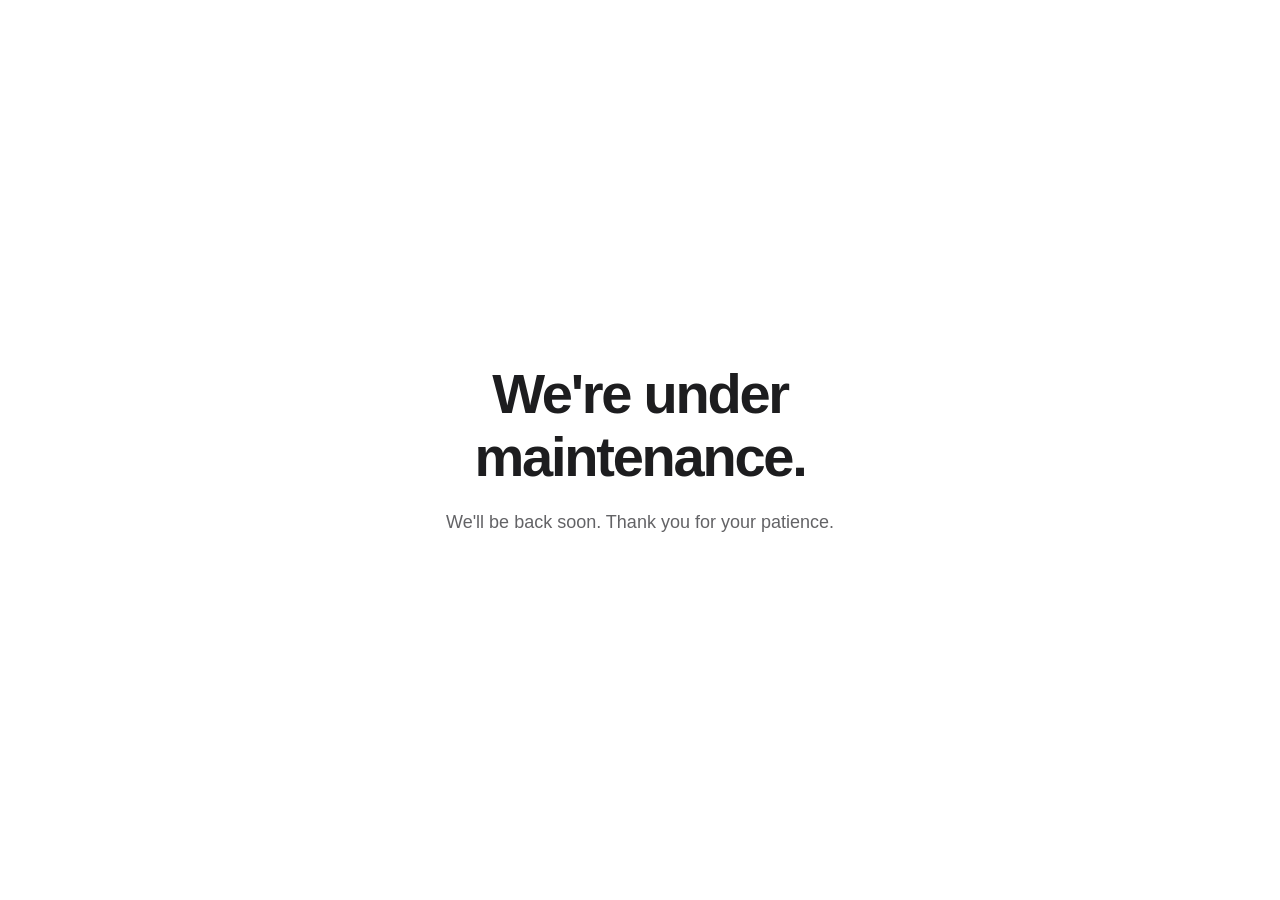
==== commit c0d895c4: "Temporarily replace live pages with maintenance message" ====
--- a/site/index.html
+++ b/site/index.html
@@ -1,12 +1,24 @@
-<!doctype html><html lang="en-IN"><head><meta charset="utf-8"><meta name="viewport" content="width=device-width,initial-scale=1"><title>BeauteFest | Skincare, Cosmetics & Makeup in Kharar</title><meta name="description" content="Discover skincare, cosmetics, makeup and fragrances at BeauteFest, Amayra Emporio, Kharar. Explore beauty favourites in-store and enquire on WhatsApp."><meta name="theme-color" content="#702c49"><meta property="og:title" content="BeauteFest — Your next beauty favourite is here."><meta property="og:description" content="Skincare, makeup, cosmetics and fragrance discoveries at Amayra Emporio, Kharar."><meta property="og:image" content="https://beautefest.in/assets/store.jpg"><meta property="og:type" content="website"><link rel="canonical" href="https://beautefest.in/"><link rel="icon" href="favicon.png" type="image/png"><link rel="stylesheet" href="styles.css"><script src="app.js" defer></script><script type="application/ld+json">{"@context": "https://schema.org", "@type": "Store", "name": "BeauteFest", "url": "https://beautefest.in/", "telephone": "+919914193973", "image": "https://beautefest.in/assets/store.jpg", "address": {"@type": "PostalAddress", "streetAddress": "LGF 94, Amayra Emporio, Kharar\u2013Kurali Road", "addressLocality": "Kharar", "addressRegion": "Punjab", "addressCountry": "IN"}, "sameAs": ["https://www.instagram.com/beaute_fest/"]}</script></head><body><a class="skip" href="#main">Skip to content</a><div class="announcement">Your local beauty destination <span>LGF 94 · Amayra Emporio · Kharar ↗</span></div><header class="header"><a class="brand-logo" href="./" aria-label="BeauteFest home"><img src="assets/beautefest-logo.png" alt="Beaute Fest" width="512" height="512"></a><button class="menu-toggle" aria-expanded="false" aria-controls="navigation">Menu ☰</button><nav id="navigation" aria-label="Main navigation"><a href="#skincare">Skincare</a><a href="#makeup">Makeup & cosmetics</a><a href="#products">Explore products</a><a href="#visit">Visit us</a><a class="secondary-nav" href="#services">Makeup services</a><a class="nav-enquire" href="#enquire">Ask the store ↗</a></nav></header>
-<main id="main"><section class="retail-hero"><div class="retail-hero-copy"><p class="eyebrow">Skincare · Cosmetics · Makeup</p><h1>Your next<br>beauty favourite<br><em>is here.</em></h1><p>Good skin days. A new go-to lip. A little everyday glow. Explore beauty discoveries at BeauteFest, your skincare and cosmetics destination in Kharar.</p><div class="actions"><a class="button" href="#products">Explore the beauty edit ↗</a><a class="text-link" href="#visit">Visit our store →</a></div><div class="retail-hero-note"><span>DISCOVER · SWATCH · FIND YOUR FAVOURITES</span><span aria-hidden="true">✳</span></div></div><div class="retail-hero-image"><img src="assets/store.jpg" alt="BeauteFest skincare and cosmetics shelves inside the Amayra Emporio store" width="1080" height="1350" fetchpriority="high"><span class="retail-image-label">A whole world of beauty. Right here in Kharar.</span></div></section>
-<div class="ticker" aria-hidden="true">SKINCARE FIRST <span>✦</span> MAKEUP MOODS <span>✦</span> EVERYDAY BEAUTY <span>✦</span> FIND YOUR BEAUTEFEST FAVOURITE</div>
-<section class="section product-section" id="products"><div class="section-heading"><div><p class="eyebrow">The BeauteFest beauty edit</p><h2>A shelf full of<br><em>possibilities.</em></h2></div><p>Explore our beauty categories, then drop by to discover your favourites. Looking for something specific? Ask us about the product, shade or size.</p></div><div class="product-toolbar"><div class="filters" role="group" aria-label="Filter product categories"><button class="active" data-filter="all" aria-pressed="true">All beauty</button><button data-filter="skincare" aria-pressed="false">Skincare</button><button data-filter="makeup" aria-pressed="false">Makeup & cosmetics</button><button data-filter="fragrances" aria-pressed="false">Fragrances</button></div><label class="search-label" for="product-search"><span class="sr-only">Search beauty categories</span><input id="product-search" type="search" placeholder="Find a category, e.g. serums" autocomplete="off"></label></div><p id="product-count" class="sr-only" aria-live="polite">3 beauty categories</p><div class="product-grid"><article class="product-card" data-product-category="skincare" data-search="Skincare Explore cleansers, hydrating serums and moisturizers for your beauty shelf. Cleansers · Serums · Moisturizers skincare serum cleanser moisturizer moisturiser hydration"><a class="product-image" href="#enquire" data-enquiry="Skincare products"><img src="assets/skincare-products.jpg" alt="Skincare selection shared by BeauteFest on Instagram" width="1080" height="1350" loading="lazy"><span>Explore in store ↗</span></a><div class="product-card-copy"><p class="eyebrow">Skincare</p><h3>A little care. A daily ritual.</h3><p>Explore cleansers, hydrating serums and moisturizers for your beauty shelf.</p><p class="product-tags">Cleansers · Serums · Moisturizers</p><a class="text-link" href="#enquire" data-enquiry="Skincare products">Ask about skincare ↗</a></div></article><article class="product-card" data-product-category="makeup" data-search="Makeup & cosmetics From lip colours and eye essentials to foundations and finishing touches. Lips · Eyes · Face & base lipstick lipsticks eyeliner kajal foundation primer cosmetics"><a class="product-image" href="#enquire" data-enquiry="Makeup / cosmetics"><img src="assets/makeup-products.jpg" alt="Makeup & cosmetics selection shared by BeauteFest on Instagram" width="1080" height="1350" loading="lazy"><span>Explore in store ↗</span></a><div class="product-card-copy"><p class="eyebrow">Makeup & cosmetics</p><h3>Find your colour story.</h3><p>From lip colours and eye essentials to foundations and finishing touches.</p><p class="product-tags">Lips · Eyes · Face & base</p><a class="text-link" href="#enquire" data-enquiry="Makeup / cosmetics">Ask about makeup & cosmetics ↗</a></div></article><article class="product-card" data-product-category="fragrances" data-search="Fragrances Explore everyday scents and occasion fragrances in store. Fresh · Floral · Warm perfume perfumes fragrance scents"><a class="product-image" href="#enquire" data-enquiry="Fragrances"><img src="assets/fragrance-products.jpg" alt="Fragrances selection shared by BeauteFest on Instagram" width="1080" height="1350" loading="lazy"><span>Explore in store ↗</span></a><div class="product-card-copy"><p class="eyebrow">Fragrances</p><h3>A scent that feels like you.</h3><p>Explore everyday scents and occasion fragrances in store.</p><p class="product-tags">Fresh · Floral · Warm</p><a class="text-link" href="#enquire" data-enquiry="Fragrances">Ask about fragrances ↗</a></div></article></div><div class="empty-products" id="empty-products" hidden><h3>Looking for something specific?</h3><p>We may be able to help in-store. Share the product name or brand with our team.</p><button class="text-link" type="button" id="reset-products">Show all categories →</button><a class="text-link" href="#enquire">Ask the store ↗</a></div><p class="collection-note">A glimpse of our range. Contact us for current products, shades, sizes and pricing.</p></section>
-<section class="skin-feature" id="skincare"><div class="skin-feature-copy"><p class="eyebrow">Make room for a little self-care</p><h2>For your skin.<br>For your shelf.<br><em>For every day.</em></h2><p>Meet skincare that fits into your daily ritual. Explore cleansers, hydrating serums, moisturizers and skin-prep essentials at our store.</p><div class="skin-list"><a href="#enquire" data-enquiry="Skincare products" data-product="Cleansers">Cleanse <span>01</span></a><a href="#enquire" data-enquiry="Skincare products" data-product="Hydrating serums">Hydrate <span>02</span></a><a href="#enquire" data-enquiry="Skincare products" data-product="Moisturizers">Moisturize <span>03</span></a></div><a class="button" href="#enquire" data-enquiry="Skincare products">Find your skincare favourites ↗</a></div><div class="skin-feature-image"><img src="assets/skincare-products.jpg" alt="Skincare and serum selections on BeauteFest’s shelves" loading="lazy" width="1080" height="1350"></div></section>
-<section class="section makeup-section" id="makeup"><div class="section-heading"><div><p class="eyebrow">A colour for every mood</p><h2>A little swipe.<br><em>A whole new feeling.</em></h2></div><p>Everyday neutrals or a statement shade. Explore lip colours, eye makeup, complexion products and finishing essentials.</p></div><div class="makeup-layout"><div class="makeup-feature-image"><img src="assets/makeup-products.jpg" alt="Swiss Beauty Pure Lustre lip colours displayed at BeauteFest" width="1080" height="1350" loading="lazy"></div><div class="makeup-choices"><a href="#enquire" data-enquiry="Makeup / cosmetics" data-product="Lip colours and lipsticks"><span class="makeup-choice-number">01 / LIPS</span><h3>Your next signature lip.</h3><p>Explore soft neutrals, rich colour and lip essentials.</p><span class="text-link">Ask about lip colours ↗</span></a><a href="#enquire" data-enquiry="Makeup / cosmetics" data-product="Eye makeup and eyeliner"><span class="makeup-choice-number">02 / EYES</span><h3>Eyes with a little attitude.</h3><p>Discover eyeliner and eye makeup for your everyday look.</p><span class="text-link">Explore eye essentials ↗</span></a><a href="#enquire" data-enquiry="Makeup / cosmetics" data-product="Foundations and finishing products"><span class="makeup-choice-number">03 / FACE & BASE</span><h3>Build your beauty base.</h3><p>Find complexion and finishing products to complete your routine.</p><span class="text-link">Ask about face makeup ↗</span></a></div></div></section>
-<section class="retail-store" id="store"><div class="retail-store-image"><img src="assets/store-advice.jpg" alt="Personalized in-store product assistance at BeauteFest" width="1080" height="1350" loading="lazy"></div><div class="retail-store-copy"><p class="eyebrow">Good finds. A little guidance.</p><h2>Discover it.<br>Try it.<br><em>Make it yours.</em></h2><p>Some favourites are best discovered in person. Step into BeauteFest at Amayra Emporio to explore our skincare, makeup, cosmetics and fragrance selections.</p><p>Need a little help deciding? Our team can guide you through product choices, shades and your everyday beauty routine.</p><a class="button light" href="#visit">Plan your store visit ↗</a></div></section>
-<section class="section fragrance-section"><div><p class="eyebrow">The finishing touch</p><h2>A scent that’s<br><em>so you.</em></h2><p>Fresh for the everyday. Something richer for your evenings. Explore our fragrance selection in person and find the notes you love.</p><a class="text-link" href="#enquire" data-enquiry="Fragrances">Ask about fragrances ↗</a></div><img src="assets/fragrance-products.jpg" alt="Fragrance and body-care selections displayed at BeauteFest" width="1080" height="1350" loading="lazy"></section>
-<section class="services-mini" id="services"><div class="mini-photo"><img src="assets/beauty-portrait.jpg" alt="Occasion makeup by BeauteFest, photographed by LifeShots" width="1365" height="1707" loading="lazy"></div><div class="mini-copy"><p class="eyebrow">And for your special moments…</p><h2>A little BeauteFest<br><em>for your big day.</em></h2><p>We also offer bridal, engagement, party, reception and pre-wedding makeup. Share your occasion and date to discuss a look with our team.</p><div class="actions"><a class="button" href="#enquire" data-enquiry="Makeup service">Enquire about makeup ↗</a><a class="text-link" href="https://www.instagram.com/beaute_fest/reel/DcGbmHQuNk2/" target="_blank" rel="noopener noreferrer">See our work ↗</a></div><p class="mini-credit">Makeup by BeauteFest · Photography by <a href="https://www.instagram.com/lifeshots4u/" target="_blank" rel="noopener noreferrer">LifeShots</a></p></div></section>
-<section class="section enquiry-section" id="enquire"><div class="enquiry-intro"><p class="eyebrow">Your next beauty discovery starts here</p><h2>Seen something<br><em>you love?</em></h2><p>Tell us what you’re looking for—a skincare product, your favourite shade or a new scent. Our team will help with current availability, prices and the next steps.</p><a class="text-link" href="tel:+919914193973">Call the store: +91 99141 93973 ↗</a><div class="enquiry-steps"><p><b>01</b> Share the product or category</p><p><b>02</b> Ask about shades, sizes and prices</p><p><b>03</b> Plan your visit with our team</p></div></div><form id="enquiry-form"><label for="service">What are you looking for? <span>Required</span></label><select id="service" name="category" required><option value="">Choose a category</option><option>Skincare products</option><option>Makeup / cosmetics</option><option>Fragrances</option><option>Other product enquiry</option><option>Makeup service</option></select><label for="enquiry-name">Your name <span>Optional</span></label><input id="enquiry-name" name="name" maxlength="70" autocomplete="given-name" placeholder="What should we call you?"><div id="service-date-field" hidden><label for="occasion-date">Occasion date <span>Optional</span></label><input id="occasion-date" name="date" type="date" disabled></div><label for="enquiry-message">The details <span>Optional</span></label><textarea id="enquiry-message" name="message" rows="4" maxlength="600" placeholder="Product name, brand, shade, size—or what you’d like help finding…"></textarea><button class="button" type="submit">Prepare my enquiry ↗</button><p class="form-note">Review your message before opening WhatsApp. This form makes an enquiry; it doesn’t place an order or confirm a booking. <a href="privacy/">Privacy details</a></p><div id="enquiry-review" aria-live="polite" hidden><h3>Your message is ready</h3><p id="enquiry-preview"></p><a class="button" id="whatsapp-send" href="https://wa.me/919914193973" target="_blank" rel="noopener noreferrer">Continue on WhatsApp ↗</a><p class="form-note">You choose whether to send the message in WhatsApp.</p></div><noscript><p><a href="https://wa.me/919914193973">Contact us directly on WhatsApp</a> or call +91 99141 93973.</p></noscript></form></section>
-<section class="section faq-section"><div><p class="eyebrow">Before you drop by</p><h2>A little more<br><em>good to know.</em></h2></div><div class="faq-list"><details><summary>Can I buy skincare and makeup at BeauteFest?</summary><p>Yes. Visit our store at LGF 94, Amayra Emporio, Kharar–Kurali Road to explore skincare, makeup, cosmetics and fragrances. Our team can help you browse the selections.</p></details><details><summary>How can I check a product, shade or price?</summary><p>Send the product name, brand, shade or size on WhatsApp, or call +91 99141 93973. Our team will confirm current availability and pricing.</p></details><details><summary>Can I order and pay on this website?</summary><p>This website helps you explore our categories and contact the store. Purchases, payment options and collection or delivery arrangements should be discussed directly with our team.</p></details><details><summary>Can I get help choosing products in-store?</summary><p>Yes. Come explore the range and ask our team for help with product choices, shades and your everyday beauty routine.</p></details><details><summary>Do you also offer makeup services?</summary><p>Yes. Bridal, engagement and ring-ceremony, party and reception, and pre-wedding makeup are part of our offering. Contact us to discuss your occasion and date.</p></details><details><summary>When can I visit?</summary><p>Please call or WhatsApp us to confirm current opening hours before visiting Amayra Emporio, Kharar.</p></details></div></section>
-<section class="visit-section" id="visit"><div><p class="eyebrow">Your local skincare & cosmetics destination</p><h2>Your beauty shelf<br><em>starts here.</em></h2><address>BeauteFest · LGF 94, Amayra Emporio<br>Kharar–Kurali Road, Kharar</address><div class="actions"><a class="button light" href="https://www.google.com/maps/search/?api=1&query=Beaute+Fest+LGF+94+Amayra+Emporio+Kharar" target="_blank" rel="noopener noreferrer">Get directions ↗</a><a class="text-link" href="tel:+919914193973">Call the store ↗</a></div></div><div class="visit-side"><span class="visit-flower" aria-hidden="true">✺</span><p>Good things<br>are waiting on the shelf.</p><a href="https://www.instagram.com/beaute_fest/" target="_blank" rel="noopener noreferrer">See what’s new on Instagram ↗</a></div></section></main><footer><div class="footer-top"><a class="brand-logo" href="./" aria-label="BeauteFest home"><img src="assets/beautefest-logo.png" alt="Beaute Fest" width="512" height="512"></a><p>Skincare. Cosmetics. Your everyday beauty.</p><a href="https://wa.me/919914193973" target="_blank" rel="noopener noreferrer">Ask the store on WhatsApp ↗</a></div><div class="footer-bottom"><span>© 2026 BeauteFest. All rights reserved.</span><div><a href="#products">Products</a><a href="#services">Makeup services</a><a href="privacy/">Privacy</a><a href="https://www.instagram.com/beaute_fest/" target="_blank" rel="noopener noreferrer">Instagram ↗</a></div></div></footer><a class="floating-enquire" href="#enquire">Ask about a product ↗</a></body></html>+<!doctype html>
+<html lang="en">
+<head>
+  <meta charset="utf-8">
+  <meta name="viewport" content="width=device-width, initial-scale=1">
+  <title>Under maintenance | BeauteFest</title>
+  <meta name="description" content="We're under maintenance. We'll be back soon. Thank you for your patience.">
+  <meta name="theme-color" content="#ffffff">
+  <link rel="icon" href="data:,">
+  <style>
+    * { box-sizing: border-box; }
+    body { margin: 0; min-height: 100vh; min-height: 100svh; display: grid; place-items: center; padding: 32px 24px; background: #fff; color: #1d1d1f; font-family: -apple-system, BlinkMacSystemFont, "Segoe UI", sans-serif; text-align: center; }
+    main { max-width: 640px; }
+    h1 { margin: 0 0 20px; font-size: clamp(32px, 6vw, 56px); line-height: 1.12; letter-spacing: -0.04em; font-weight: 600; }
+    p { margin: 0; color: #636366; font-size: 18px; line-height: 1.6; }
+  </style>
+</head>
+<body>
+  <main>
+    <h1>We're under maintenance.</h1>
+    <p>We'll be back soon. Thank you for your patience.</p>
+  </main>
+</body>
+</html>
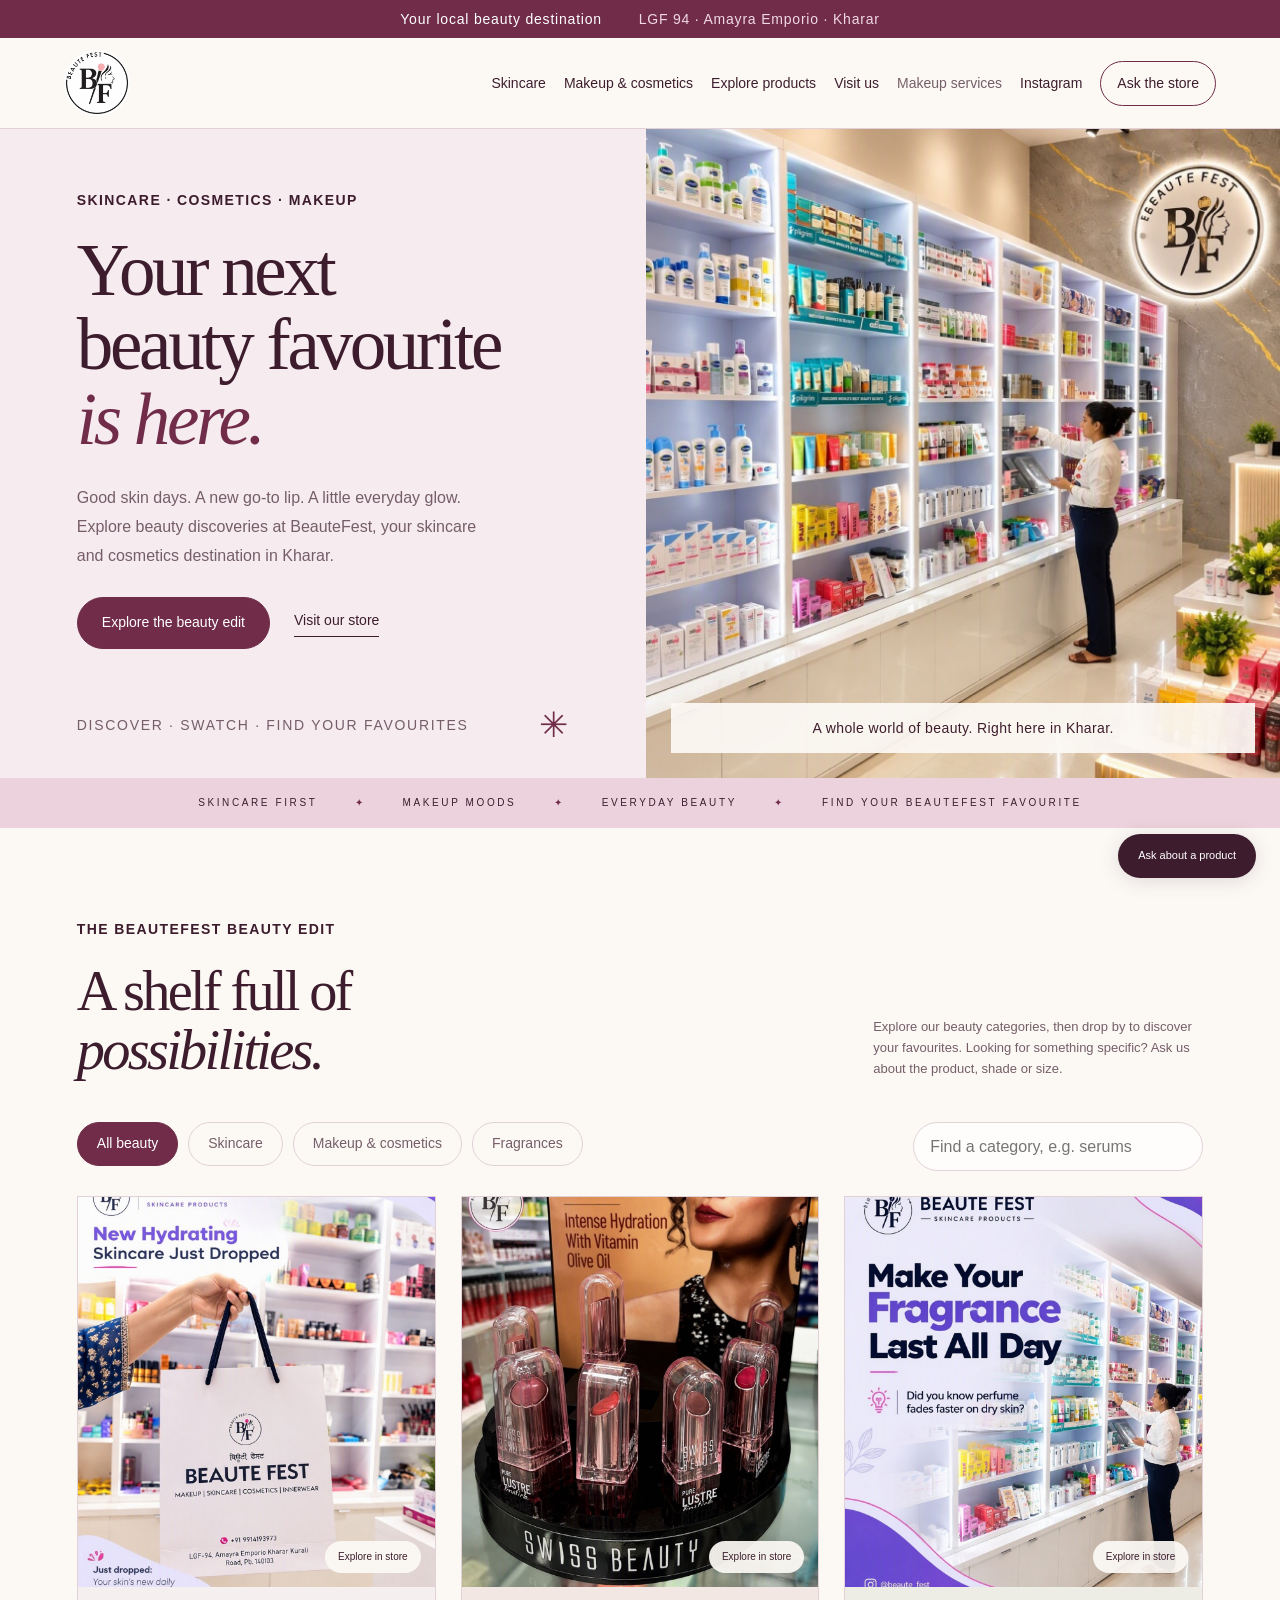
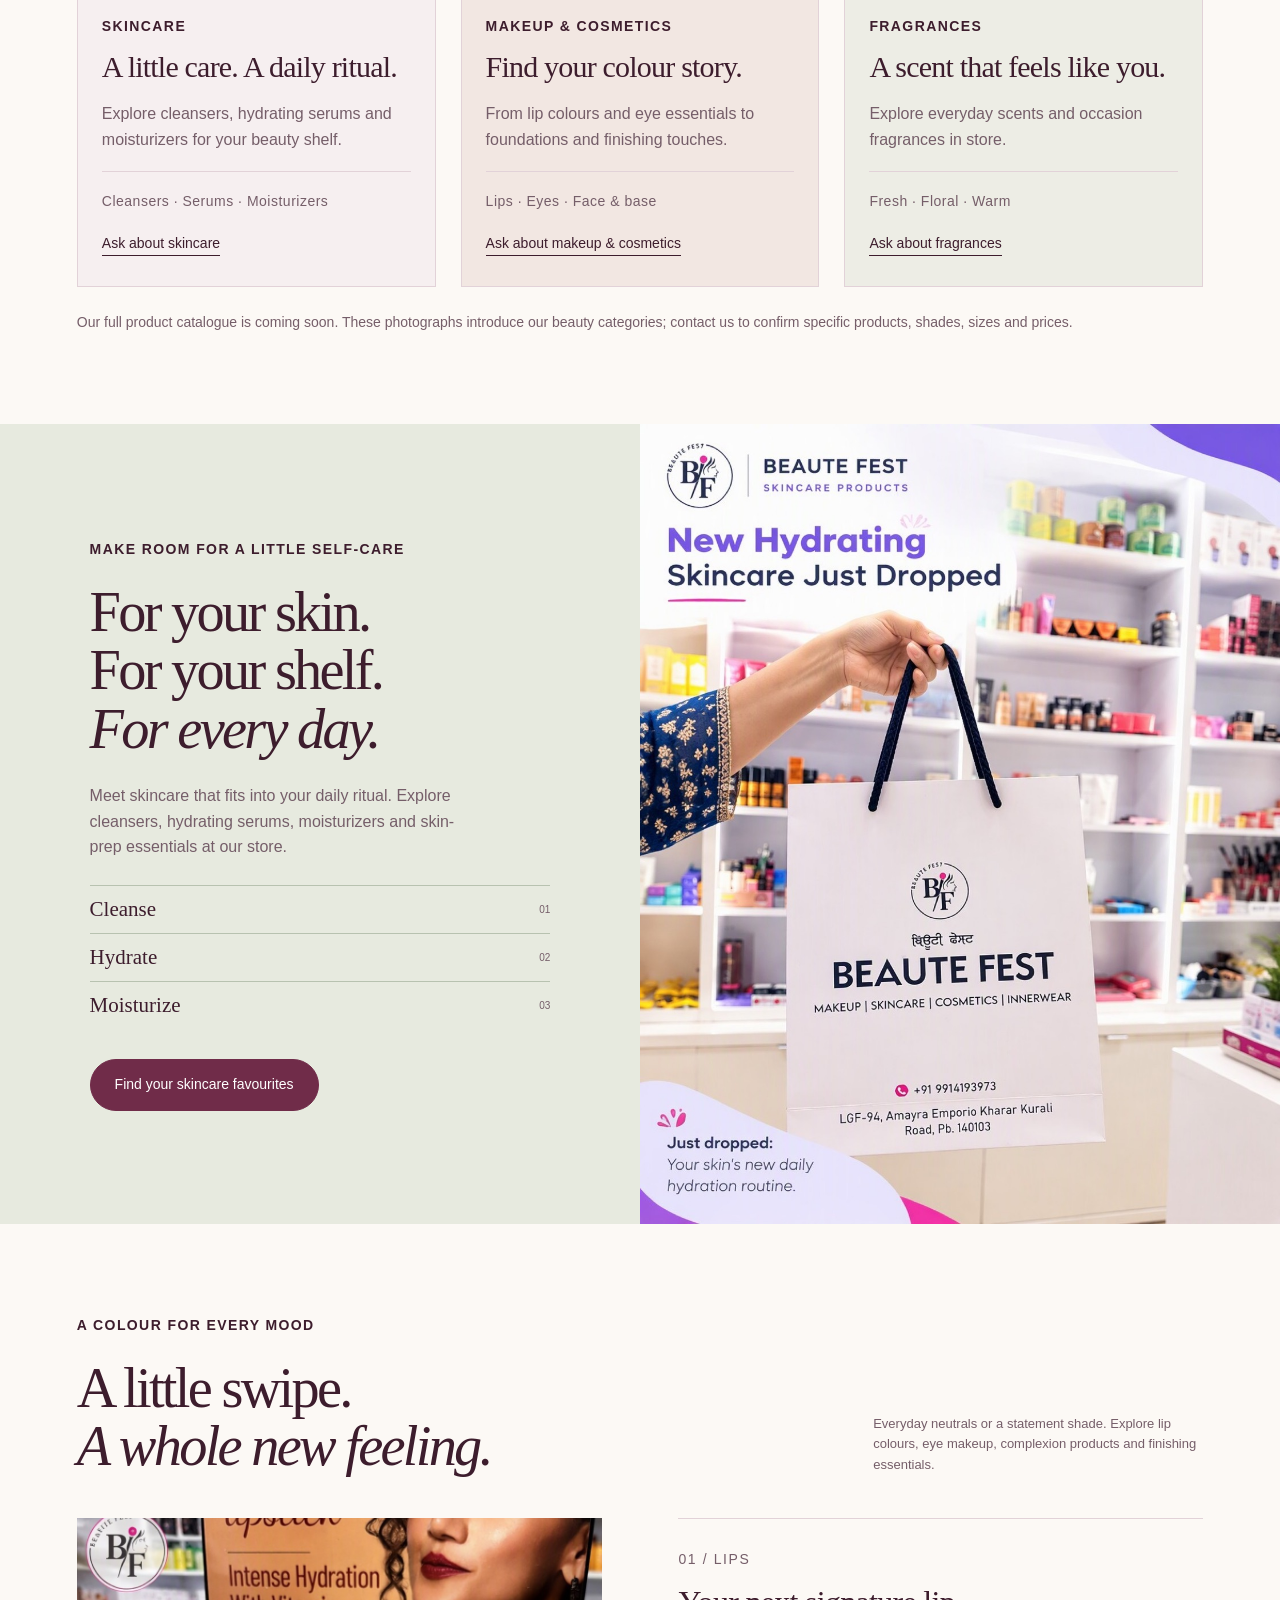
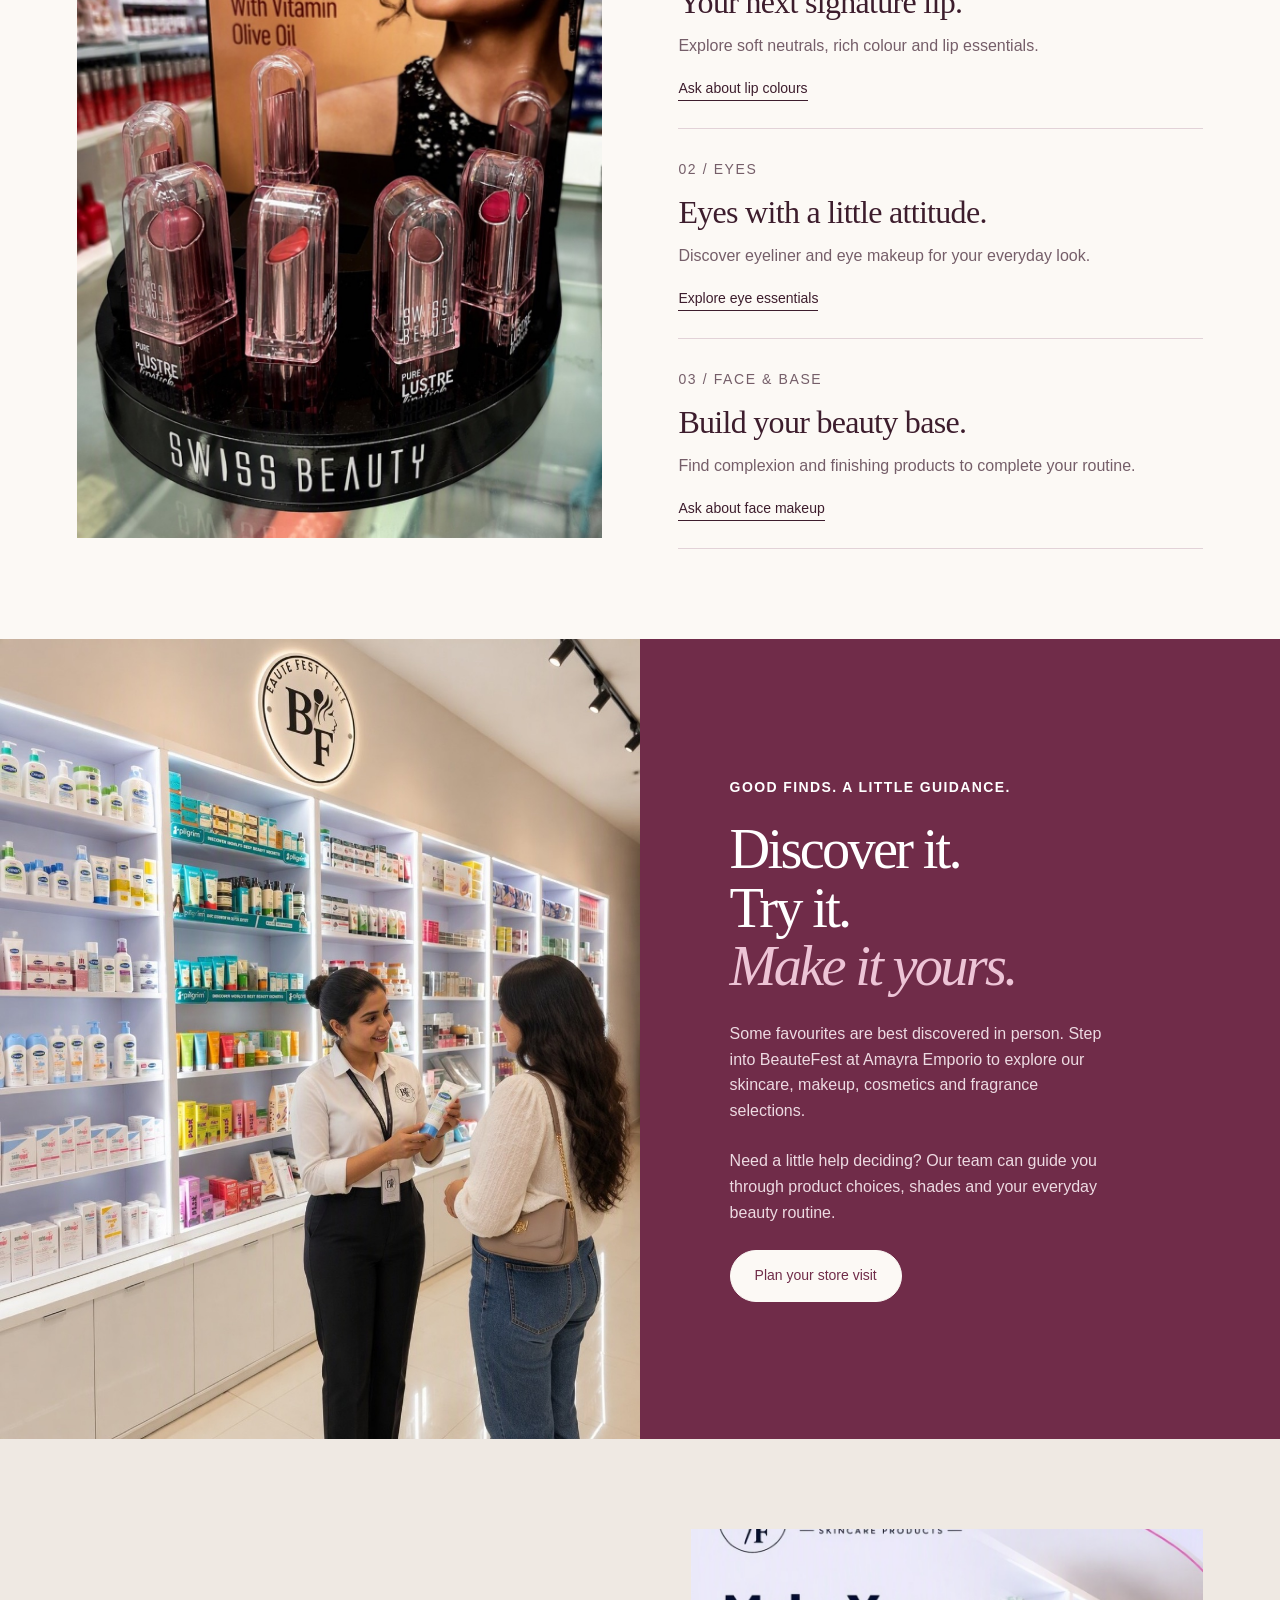
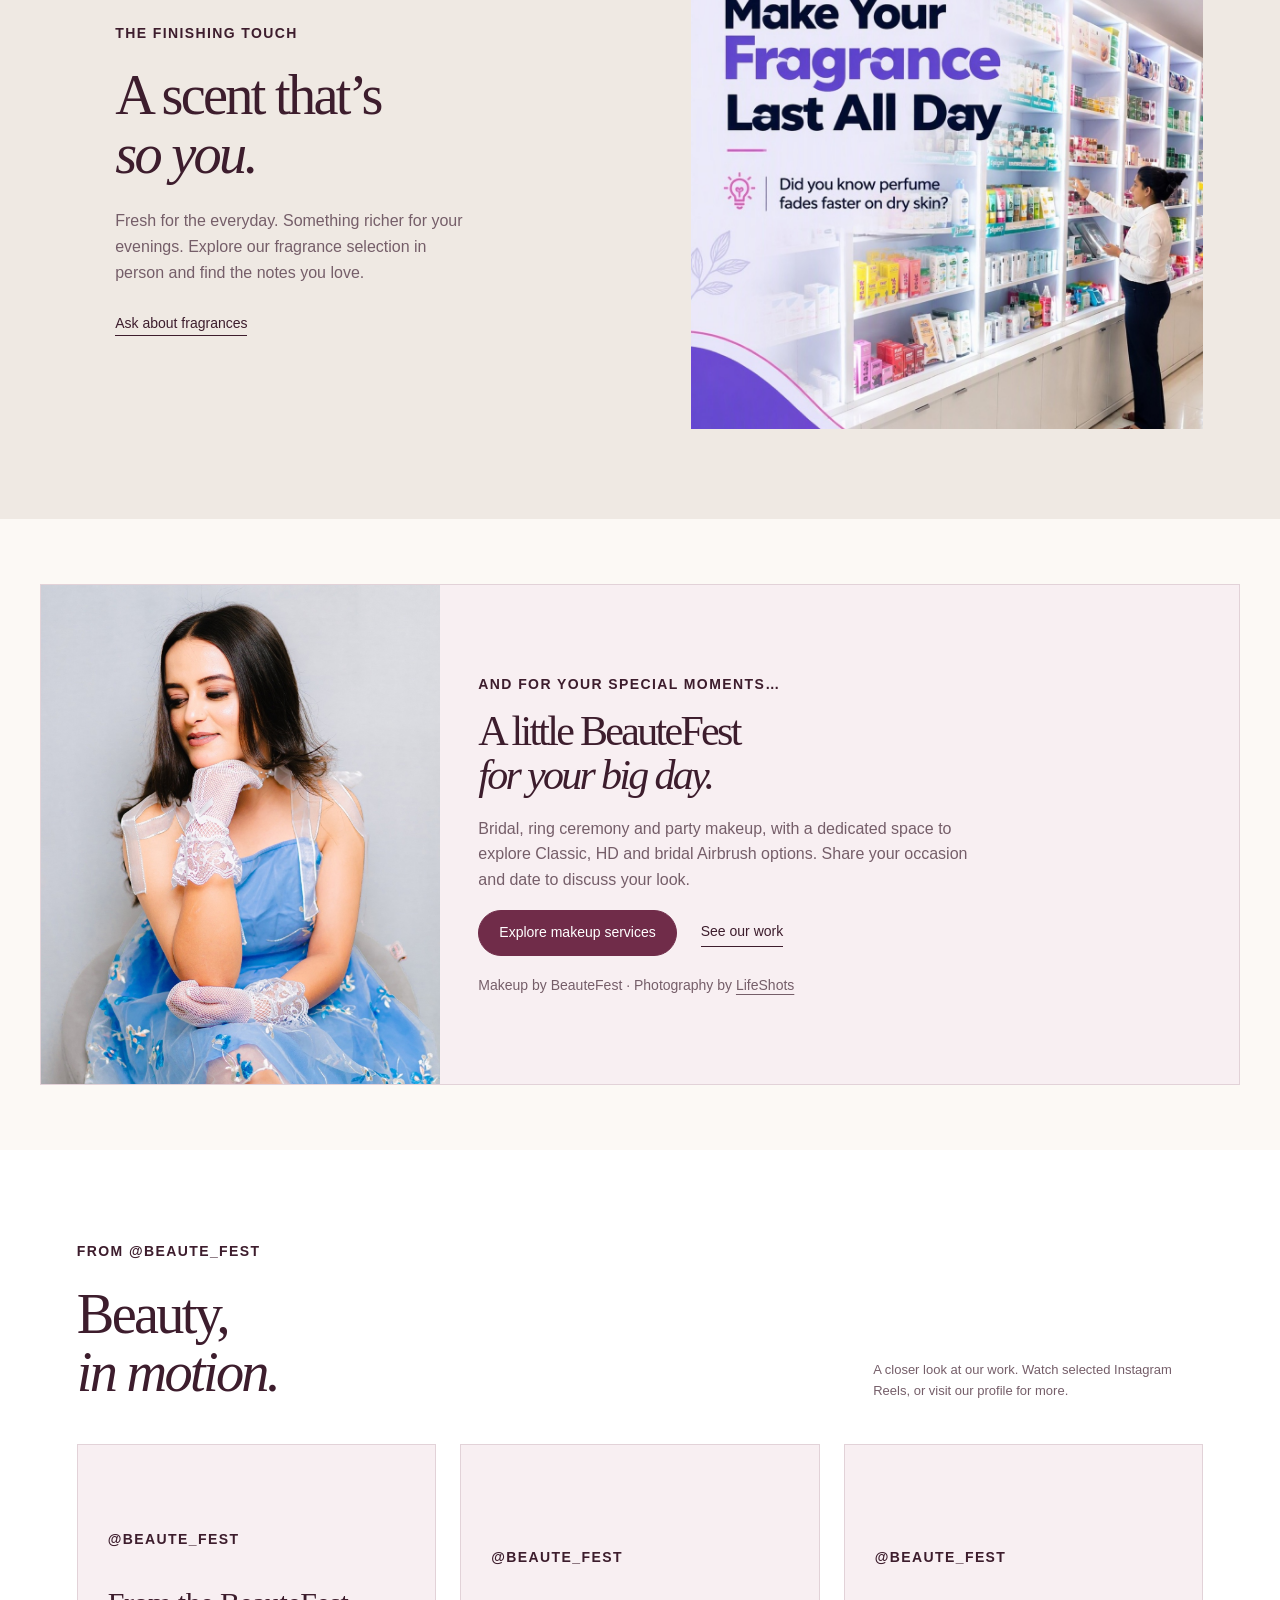
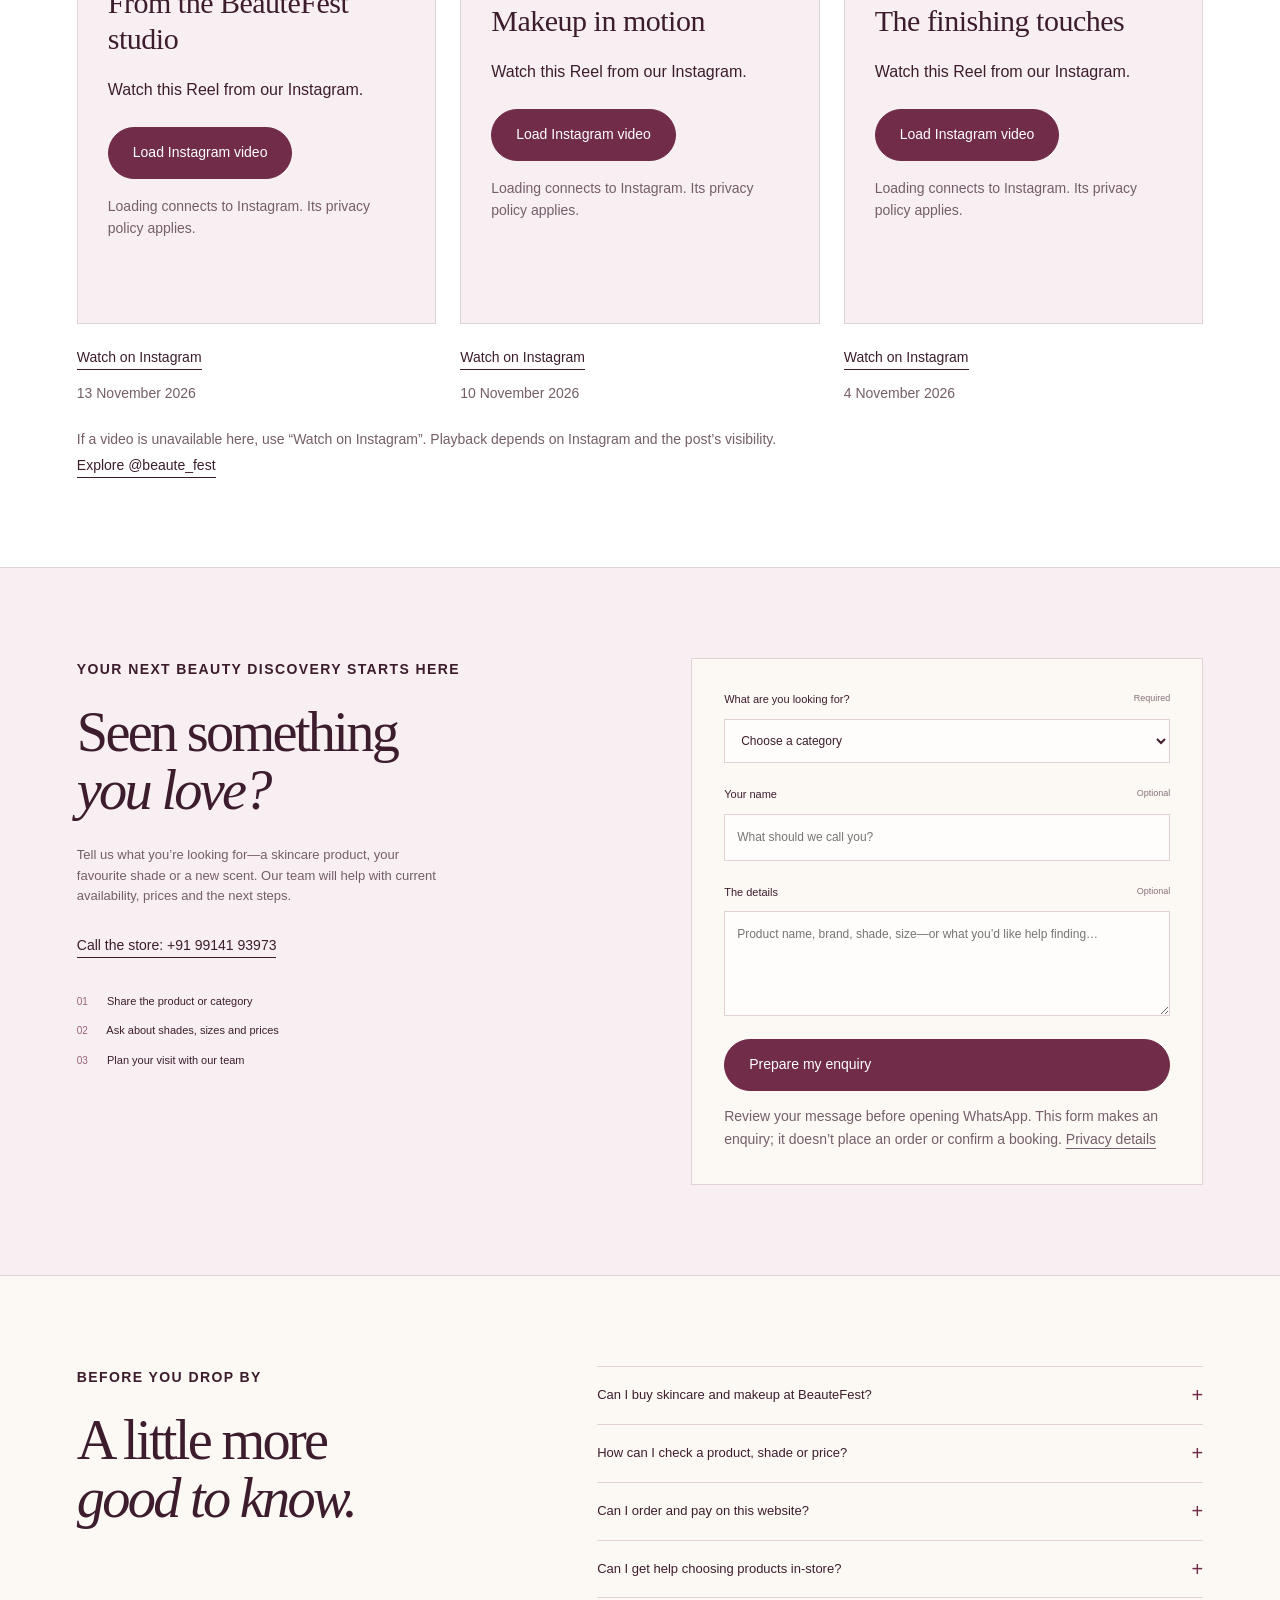
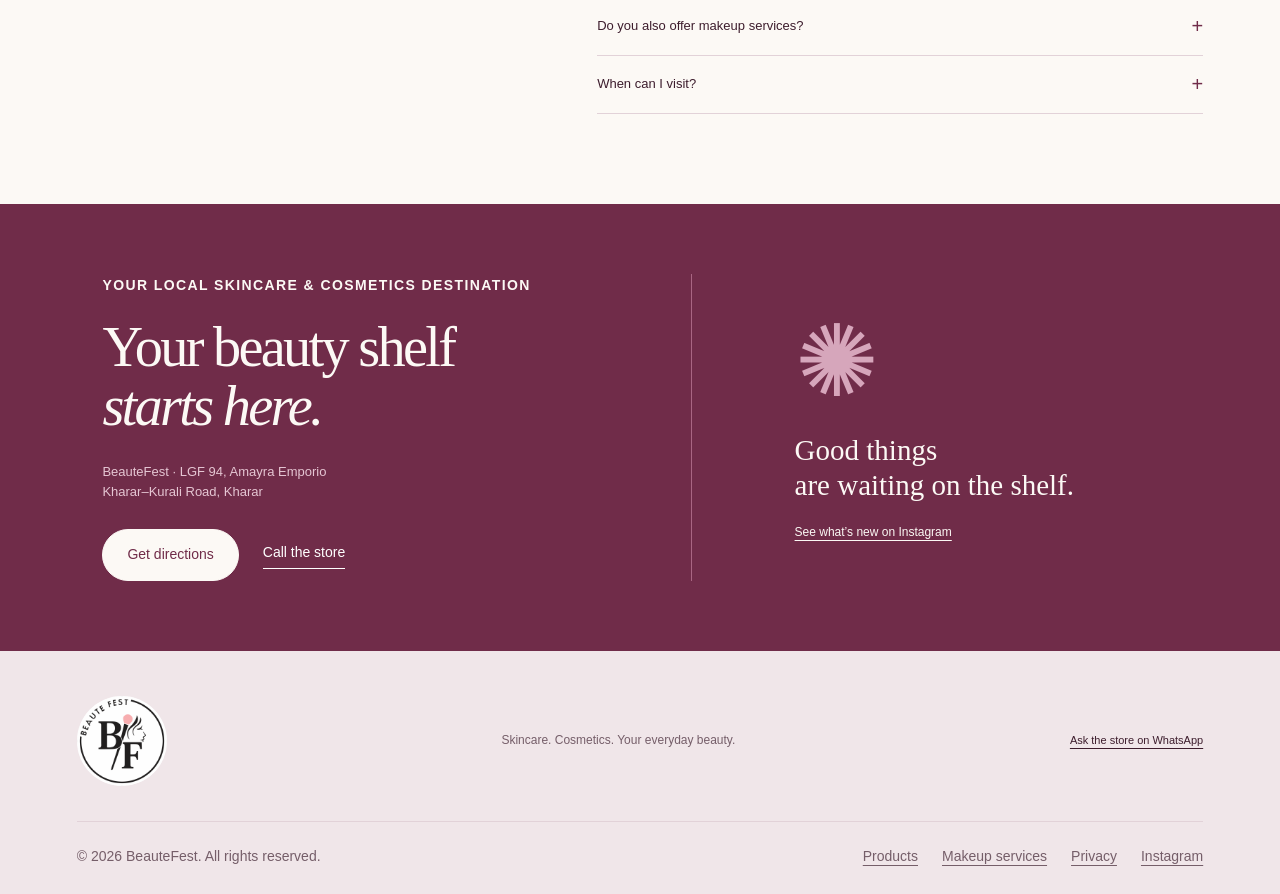
==== commit e1d2d4b4: "Relaunch BeauteFest with dedicated makeup services, Instagram Reels and owner experience" ====
--- a/site/index.html
+++ b/site/index.html
@@ -1,24 +1,13 @@
-<!doctype html>
-<html lang="en">
-<head>
-  <meta charset="utf-8">
-  <meta name="viewport" content="width=device-width, initial-scale=1">
-  <title>Under maintenance | BeauteFest</title>
-  <meta name="description" content="We're under maintenance. We'll be back soon. Thank you for your patience.">
-  <meta name="theme-color" content="#ffffff">
-  <link rel="icon" href="data:,">
-  <style>
-    * { box-sizing: border-box; }
-    body { margin: 0; min-height: 100vh; min-height: 100svh; display: grid; place-items: center; padding: 32px 24px; background: #fff; color: #1d1d1f; font-family: -apple-system, BlinkMacSystemFont, "Segoe UI", sans-serif; text-align: center; }
-    main { max-width: 640px; }
-    h1 { margin: 0 0 20px; font-size: clamp(32px, 6vw, 56px); line-height: 1.12; letter-spacing: -0.04em; font-weight: 600; }
-    p { margin: 0; color: #636366; font-size: 18px; line-height: 1.6; }
-  </style>
-</head>
-<body>
-  <main>
-    <h1>We're under maintenance.</h1>
-    <p>We'll be back soon. Thank you for your patience.</p>
-  </main>
-</body>
-</html>
+<!doctype html><html lang="en-IN"><head><meta charset="utf-8"><meta name="viewport" content="width=device-width,initial-scale=1"><title>BeauteFest | Skincare, Cosmetics & Makeup in Kharar</title><meta name="description" content="Discover skincare, cosmetics, makeup and fragrances at BeauteFest, Amayra Emporio, Kharar. Explore beauty favourites in-store and enquire on WhatsApp."><meta name="theme-color" content="#702c49"><meta property="og:title" content="BeauteFest — Your next beauty favourite is here."><meta property="og:description" content="Skincare, makeup, cosmetics and fragrance discoveries at Amayra Emporio, Kharar."><meta property="og:image" content="https://beautefest.in/assets/store.jpg"><meta property="og:type" content="website"><link rel="canonical" href="https://beautefest.in/"><link rel="icon" href="favicon.png" type="image/png"><link rel="stylesheet" href="styles.css?v=20261123"><script src="app.js?v=20261123" defer></script><script src="relaunch.js?v=20261123" defer></script><script type="application/ld+json">{"@context": "https://schema.org", "@type": "Store", "name": "BeauteFest", "url": "https://beautefest.in/", "telephone": "+919914193973", "image": "https://beautefest.in/assets/store.jpg", "address": {"@type": "PostalAddress", "streetAddress": "LGF 94, Amayra Emporio, Kharar\u2013Kurali Road", "addressLocality": "Kharar", "addressRegion": "Punjab", "addressCountry": "IN"}, "sameAs": ["https://www.instagram.com/beaute_fest/"]}</script></head><body><a class="skip" href="#main">Skip to content</a><div class="announcement">Your local beauty destination <span>LGF 94 · Amayra Emporio · Kharar </span></div><header class="header"><a class="brand-logo" href="./" aria-label="BeauteFest home"><img src="assets/beautefest-logo.png" alt="Beaute Fest" width="512" height="512"></a><button class="menu-toggle" aria-expanded="false" aria-controls="navigation">Menu ☰</button><nav id="navigation" aria-label="Main navigation"><a href="#skincare">Skincare</a><a href="#makeup">Makeup & cosmetics</a><a href="#products">Explore products</a><a href="#visit">Visit us</a><a class="secondary-nav" href="makeup.html">Makeup services</a><a href="#instagram">Instagram</a><a class="nav-enquire" href="#enquire">Ask the store </a></nav></header>
+<main id="main"><section class="retail-hero"><div class="retail-hero-copy"><p class="eyebrow">Skincare · Cosmetics · Makeup</p><h1>Your next<br>beauty favourite<br><em>is here.</em></h1><p>Good skin days. A new go-to lip. A little everyday glow. Explore beauty discoveries at BeauteFest, your skincare and cosmetics destination in Kharar.</p><div class="actions"><a class="button" href="#products">Explore the beauty edit </a><a class="text-link" href="#visit">Visit our store </a></div><div class="retail-hero-note"><span>DISCOVER · SWATCH · FIND YOUR FAVOURITES</span><span aria-hidden="true">✳</span></div></div><div class="retail-hero-image"><img src="assets/store.jpg" alt="BeauteFest skincare and cosmetics shelves inside the Amayra Emporio store" width="1080" height="1350" fetchpriority="high"><span class="retail-image-label">A whole world of beauty. Right here in Kharar.</span></div></section>
+<div class="ticker" aria-hidden="true">SKINCARE FIRST <span>✦</span> MAKEUP MOODS <span>✦</span> EVERYDAY BEAUTY <span>✦</span> FIND YOUR BEAUTEFEST FAVOURITE</div>
+<section class="section product-section" id="products"><div class="section-heading"><div><p class="eyebrow">The BeauteFest beauty edit</p><h2>A shelf full of<br><em>possibilities.</em></h2></div><p>Explore our beauty categories, then drop by to discover your favourites. Looking for something specific? Ask us about the product, shade or size.</p></div><div class="product-toolbar"><div class="filters" role="group" aria-label="Filter product categories"><button class="active" data-filter="all" aria-pressed="true">All beauty</button><button data-filter="skincare" aria-pressed="false">Skincare</button><button data-filter="makeup" aria-pressed="false">Makeup & cosmetics</button><button data-filter="fragrances" aria-pressed="false">Fragrances</button></div><label class="search-label" for="product-search"><span class="sr-only">Search beauty categories</span><input id="product-search" type="search" placeholder="Find a category, e.g. serums" autocomplete="off"></label></div><p id="product-count" class="sr-only" aria-live="polite">3 beauty categories</p><div class="product-grid"><article class="product-card" data-product-category="skincare" data-search="Skincare Explore cleansers, hydrating serums and moisturizers for your beauty shelf. Cleansers · Serums · Moisturizers skincare serum cleanser moisturizer moisturiser hydration"><a class="product-image" href="#enquire" data-enquiry="Skincare products"><img src="assets/skincare-products.jpg" alt="Skincare selection shared by BeauteFest on Instagram" width="1080" height="1350" loading="lazy"><span>Explore in store </span></a><div class="product-card-copy"><p class="eyebrow">Skincare</p><h3>A little care. A daily ritual.</h3><p>Explore cleansers, hydrating serums and moisturizers for your beauty shelf.</p><p class="product-tags">Cleansers · Serums · Moisturizers</p><a class="text-link" href="#enquire" data-enquiry="Skincare products">Ask about skincare </a></div></article><article class="product-card" data-product-category="makeup" data-search="Makeup & cosmetics From lip colours and eye essentials to foundations and finishing touches. Lips · Eyes · Face & base lipstick lipsticks eyeliner kajal foundation primer cosmetics"><a class="product-image" href="#enquire" data-enquiry="Makeup / cosmetics"><img src="assets/makeup-products.jpg" alt="Makeup & cosmetics selection shared by BeauteFest on Instagram" width="1080" height="1350" loading="lazy"><span>Explore in store </span></a><div class="product-card-copy"><p class="eyebrow">Makeup & cosmetics</p><h3>Find your colour story.</h3><p>From lip colours and eye essentials to foundations and finishing touches.</p><p class="product-tags">Lips · Eyes · Face & base</p><a class="text-link" href="#enquire" data-enquiry="Makeup / cosmetics">Ask about makeup & cosmetics </a></div></article><article class="product-card" data-product-category="fragrances" data-search="Fragrances Explore everyday scents and occasion fragrances in store. Fresh · Floral · Warm perfume perfumes fragrance scents"><a class="product-image" href="#enquire" data-enquiry="Fragrances"><img src="assets/fragrance-products.jpg" alt="Fragrances selection shared by BeauteFest on Instagram" width="1080" height="1350" loading="lazy"><span>Explore in store </span></a><div class="product-card-copy"><p class="eyebrow">Fragrances</p><h3>A scent that feels like you.</h3><p>Explore everyday scents and occasion fragrances in store.</p><p class="product-tags">Fresh · Floral · Warm</p><a class="text-link" href="#enquire" data-enquiry="Fragrances">Ask about fragrances </a></div></article></div><div class="empty-products" id="empty-products" hidden><h3>Looking for something specific?</h3><p>We may be able to help in-store. Share the product name or brand with our team.</p><button class="text-link" type="button" id="reset-products">Show all categories </button><a class="text-link" href="#enquire">Ask the store </a></div><p class="collection-note">Our full product catalogue is coming soon. These photographs introduce our beauty categories; contact us to confirm specific products, shades, sizes and prices.</p></section>
+<section class="skin-feature" id="skincare"><div class="skin-feature-copy"><p class="eyebrow">Make room for a little self-care</p><h2>For your skin.<br>For your shelf.<br><em>For every day.</em></h2><p>Meet skincare that fits into your daily ritual. Explore cleansers, hydrating serums, moisturizers and skin-prep essentials at our store.</p><div class="skin-list"><a href="#enquire" data-enquiry="Skincare products" data-product="Cleansers">Cleanse <span>01</span></a><a href="#enquire" data-enquiry="Skincare products" data-product="Hydrating serums">Hydrate <span>02</span></a><a href="#enquire" data-enquiry="Skincare products" data-product="Moisturizers">Moisturize <span>03</span></a></div><a class="button" href="#enquire" data-enquiry="Skincare products">Find your skincare favourites </a></div><div class="skin-feature-image"><img src="assets/skincare-products.jpg" alt="Skincare and serum selections on BeauteFest’s shelves" loading="lazy" width="1080" height="1350"></div></section>
+<section class="section makeup-section" id="makeup"><div class="section-heading"><div><p class="eyebrow">A colour for every mood</p><h2>A little swipe.<br><em>A whole new feeling.</em></h2></div><p>Everyday neutrals or a statement shade. Explore lip colours, eye makeup, complexion products and finishing essentials.</p></div><div class="makeup-layout"><div class="makeup-feature-image"><img src="assets/makeup-products.jpg" alt="Swiss Beauty Pure Lustre lip colours displayed at BeauteFest" width="1080" height="1350" loading="lazy"></div><div class="makeup-choices"><a href="#enquire" data-enquiry="Makeup / cosmetics" data-product="Lip colours and lipsticks"><span class="makeup-choice-number">01 / LIPS</span><h3>Your next signature lip.</h3><p>Explore soft neutrals, rich colour and lip essentials.</p><span class="text-link">Ask about lip colours </span></a><a href="#enquire" data-enquiry="Makeup / cosmetics" data-product="Eye makeup and eyeliner"><span class="makeup-choice-number">02 / EYES</span><h3>Eyes with a little attitude.</h3><p>Discover eyeliner and eye makeup for your everyday look.</p><span class="text-link">Explore eye essentials </span></a><a href="#enquire" data-enquiry="Makeup / cosmetics" data-product="Foundations and finishing products"><span class="makeup-choice-number">03 / FACE & BASE</span><h3>Build your beauty base.</h3><p>Find complexion and finishing products to complete your routine.</p><span class="text-link">Ask about face makeup </span></a></div></div></section>
+<section class="retail-store" id="store"><div class="retail-store-image"><img src="assets/store-advice.jpg" alt="Personalized in-store product assistance at BeauteFest" width="1080" height="1350" loading="lazy"></div><div class="retail-store-copy"><p class="eyebrow">Good finds. A little guidance.</p><h2>Discover it.<br>Try it.<br><em>Make it yours.</em></h2><p>Some favourites are best discovered in person. Step into BeauteFest at Amayra Emporio to explore our skincare, makeup, cosmetics and fragrance selections.</p><p>Need a little help deciding? Our team can guide you through product choices, shades and your everyday beauty routine.</p><a class="button light" href="#visit">Plan your store visit </a></div></section>
+<section class="section fragrance-section"><div><p class="eyebrow">The finishing touch</p><h2>A scent that’s<br><em>so you.</em></h2><p>Fresh for the everyday. Something richer for your evenings. Explore our fragrance selection in person and find the notes you love.</p><a class="text-link" href="#enquire" data-enquiry="Fragrances">Ask about fragrances </a></div><img src="assets/fragrance-products.jpg" alt="Fragrance and body-care selections displayed at BeauteFest" width="1080" height="1350" loading="lazy"></section>
+<section class="services-mini" id="services"><div class="mini-photo"><img src="assets/beauty-portrait.jpg" alt="Occasion makeup by BeauteFest, photographed by LifeShots" width="1365" height="1707" loading="lazy"></div><div class="mini-copy"><p class="eyebrow">And for your special moments…</p><h2>A little BeauteFest<br><em>for your big day.</em></h2><p>Bridal, ring ceremony and party makeup, with a dedicated space to explore Classic, HD and bridal Airbrush options. Share your occasion and date to discuss your look.</p><div class="actions"><a class="button" href="makeup.html">Explore makeup services</a><a class="text-link" href="https://www.instagram.com/beaute_fest/reel/DcGbmHQuNk2/" target="_blank" rel="noopener noreferrer">See our work </a></div><p class="mini-credit">Makeup by BeauteFest · Photography by <a href="https://www.instagram.com/lifeshots4u/" target="_blank" rel="noopener noreferrer">LifeShots</a></p></div></section>
+<section class="section reel-section" id="instagram"><div class="section-heading"><div><p class="eyebrow">From @beaute_fest</p><h2>Beauty,<br><em>in motion.</em></h2></div><p>A closer look at our work. Watch selected Instagram Reels, or visit our profile for more.</p></div><div class="reel-grid"><article class="reel-card"><div class="reel-player" data-reel="DfrkFTgOZcu"><p class="eyebrow">@beaute_fest</p><h3>From the BeauteFest studio</h3><p>Watch this Reel from our Instagram.</p><button class="button" type="button" data-load-reel>Load Instagram video</button><p class="embed-note">Loading connects to Instagram. Its privacy policy applies.</p></div><a class="text-link" href="https://www.instagram.com/beaute_fest/reel/DfrkFTgOZcu/" target="_blank" rel="noopener noreferrer">Watch on Instagram</a><p class="embed-note">13 November 2026</p></article><article class="reel-card"><div class="reel-player" data-reel="DfkE_H1us0f"><p class="eyebrow">@beaute_fest</p><h3>Makeup in motion</h3><p>Watch this Reel from our Instagram.</p><button class="button" type="button" data-load-reel>Load Instagram video</button><p class="embed-note">Loading connects to Instagram. Its privacy policy applies.</p></div><a class="text-link" href="https://www.instagram.com/beaute_fest/reel/DfkE_H1us0f/" target="_blank" rel="noopener noreferrer">Watch on Instagram</a><p class="embed-note">10 November 2026</p></article><article class="reel-card"><div class="reel-player" data-reel="DfUudvbveCZ"><p class="eyebrow">@beaute_fest</p><h3>The finishing touches</h3><p>Watch this Reel from our Instagram.</p><button class="button" type="button" data-load-reel>Load Instagram video</button><p class="embed-note">Loading connects to Instagram. Its privacy policy applies.</p></div><a class="text-link" href="https://www.instagram.com/beaute_fest/reel/DfUudvbveCZ/" target="_blank" rel="noopener noreferrer">Watch on Instagram</a><p class="embed-note">4 November 2026</p></article></div><p class="collection-note">If a video is unavailable here, use “Watch on Instagram”. Playback depends on Instagram and the post’s visibility.</p><a class="text-link" href="https://www.instagram.com/beaute_fest/" target="_blank" rel="noopener noreferrer">Explore @beaute_fest</a></section>
+<section class="section enquiry-section" id="enquire"><div class="enquiry-intro"><p class="eyebrow">Your next beauty discovery starts here</p><h2>Seen something<br><em>you love?</em></h2><p>Tell us what you’re looking for—a skincare product, your favourite shade or a new scent. Our team will help with current availability, prices and the next steps.</p><a class="text-link" href="tel:+919914193973">Call the store: +91 99141 93973 </a><div class="enquiry-steps"><p><b>01</b> Share the product or category</p><p><b>02</b> Ask about shades, sizes and prices</p><p><b>03</b> Plan your visit with our team</p></div></div><form id="enquiry-form"><label for="service">What are you looking for? <span>Required</span></label><select id="service" name="category" required><option value="">Choose a category</option><option>Skincare products</option><option>Makeup / cosmetics</option><option>Fragrances</option><option>Other product enquiry</option><option>Makeup service</option></select><label for="enquiry-name">Your name <span>Optional</span></label><input id="enquiry-name" name="name" maxlength="70" autocomplete="given-name" placeholder="What should we call you?"><div id="service-date-field" hidden><label for="occasion-date">Occasion date <span>Optional</span></label><input id="occasion-date" name="date" type="date" disabled></div><label for="enquiry-message">The details <span>Optional</span></label><textarea id="enquiry-message" name="message" rows="4" maxlength="600" placeholder="Product name, brand, shade, size—or what you’d like help finding…"></textarea><button class="button" type="submit">Prepare my enquiry </button><p class="form-note">Review your message before opening WhatsApp. This form makes an enquiry; it doesn’t place an order or confirm a booking. <a href="privacy/">Privacy details</a></p><div id="enquiry-review" aria-live="polite" hidden><h3>Your message is ready</h3><p id="enquiry-preview"></p><a class="button" id="whatsapp-send" href="https://wa.me/919914193973" target="_blank" rel="noopener noreferrer">Continue on WhatsApp </a><p class="form-note">You choose whether to send the message in WhatsApp.</p></div><noscript><p><a href="https://wa.me/919914193973">Contact us directly on WhatsApp</a> or call +91 99141 93973.</p></noscript></form></section>
+<section class="section faq-section"><div><p class="eyebrow">Before you drop by</p><h2>A little more<br><em>good to know.</em></h2></div><div class="faq-list"><details><summary>Can I buy skincare and makeup at BeauteFest?</summary><p>Yes. Visit our store at LGF 94, Amayra Emporio, Kharar–Kurali Road to explore skincare, makeup, cosmetics and fragrances. Our team can help you browse the selections.</p></details><details><summary>How can I check a product, shade or price?</summary><p>Send the product name, brand, shade or size on WhatsApp, or call +91 99141 93973. Our team will confirm current availability and pricing.</p></details><details><summary>Can I order and pay on this website?</summary><p>This website helps you explore our categories and contact the store. Purchases, payment options and collection or delivery arrangements should be discussed directly with our team.</p></details><details><summary>Can I get help choosing products in-store?</summary><p>Yes. Come explore the range and ask our team for help with product choices, shades and your everyday beauty routine.</p></details><details><summary>Do you also offer makeup services?</summary><p>Yes. Explore our <a href="makeup.html">dedicated makeup services page</a> for bridal, ring ceremony and party makeup. Contact us for package details, prices and date availability.</p></details><details><summary>When can I visit?</summary><p>Please call or WhatsApp us to confirm current opening hours before visiting Amayra Emporio, Kharar.</p></details></div></section>
+<section class="visit-section" id="visit"><div><p class="eyebrow">Your local skincare & cosmetics destination</p><h2>Your beauty shelf<br><em>starts here.</em></h2><address>BeauteFest · LGF 94, Amayra Emporio<br>Kharar–Kurali Road, Kharar</address><div class="actions"><a class="button light" href="https://www.google.com/maps/search/?api=1&query=Beaute+Fest+LGF+94+Amayra+Emporio+Kharar" target="_blank" rel="noopener noreferrer">Get directions </a><a class="text-link" href="tel:+919914193973">Call the store </a></div></div><div class="visit-side"><span class="visit-flower" aria-hidden="true">✺</span><p>Good things<br>are waiting on the shelf.</p><a href="https://www.instagram.com/beaute_fest/" target="_blank" rel="noopener noreferrer">See what’s new on Instagram </a></div></section></main><footer><div class="footer-top"><a class="brand-logo" href="./" aria-label="BeauteFest home"><img src="assets/beautefest-logo.png" alt="Beaute Fest" width="512" height="512"></a><p>Skincare. Cosmetics. Your everyday beauty.</p><a href="https://wa.me/919914193973" target="_blank" rel="noopener noreferrer">Ask the store on WhatsApp </a></div><div class="footer-bottom"><span>© 2026 BeauteFest. All rights reserved.</span><div><a href="#products">Products</a><a href="makeup.html">Makeup services</a><a href="privacy/">Privacy</a><a href="https://www.instagram.com/beaute_fest/" target="_blank" rel="noopener noreferrer">Instagram </a></div></div></footer><a class="floating-enquire" href="#enquire">Ask about a product </a></body></html>
--- a/site/styles.css
+++ b/site/styles.css
@@ -0,0 +1,20 @@
+:root{--berry:#702c49;--deep:#3d1d2d;--pink:#f8eff2;--blush:#ecd2dc;--cream:#fcf9f5;--muted:#755e69;--line:#e2d2d8}*{box-sizing:border-box}html{scroll-behavior:smooth;scroll-padding-top:100px}body{margin:0;background:var(--cream);color:var(--deep);font:15px/1.6 Arial,Helvetica,sans-serif}a{color:inherit;text-underline-offset:4px}button,input,select,textarea{font:inherit}button{cursor:pointer}button:focus-visible,a:focus-visible,summary:focus-visible{outline:3px solid #b44475;outline-offset:5px}input:focus-visible,select:focus-visible,textarea:focus-visible{outline:2px solid var(--berry);outline-offset:2px}img{display:block;max-width:100%;height:auto}h1,h2,h3,p,figure{margin:0}h1,h2,h3{font-weight:400}h1,h2{font-family:Georgia,'Times New Roman',serif;line-height:1.04;letter-spacing:-2.7px}h1 em,h2 em{font-weight:400}h2{font-size:clamp(36px,4.4vw,66px)}.skip{position:fixed;top:-100px;left:20px;z-index:20;background:white;padding:12px}.skip:focus{top:15px}.announcement{padding:8px 5vw;background:var(--berry);color:white;font-size:11px;text-align:center;letter-spacing:.8px}.announcement span{margin-left:32px;color:#f1d9e3}.header{padding:23px 5vw;display:flex;align-items:center;justify-content:space-between;gap:24px;background:var(--cream);border-bottom:1px solid var(--line);position:sticky;top:0;z-index:10}.wordmark{font-size:31px;font-weight:700;letter-spacing:-1.8px;text-decoration:none;white-space:nowrap;line-height:1}.wordmark span{font-weight:400}.wordmark i{font-style:normal;color:#b1527a}.header nav{display:flex;align-items:center;gap:27px;font-size:12px}.header nav a{text-decoration:none}.header nav a:hover{text-decoration:underline}.nav-enquire{padding:10px 16px;border:1px solid var(--berry);border-radius:30px}.menu-toggle{display:none}.hero{display:grid;grid-template-columns:1.04fr 1fr;min-height:660px;background:var(--pink)}.hero-copy{padding:65px 7vw 30px;display:flex;flex-direction:column;justify-content:center}.eyebrow{text-transform:uppercase;letter-spacing:2.1px;font-size:10px;font-weight:600;margin-bottom:22px}.hero h1{font-size:clamp(54px,6vw,94px);line-height:.99;letter-spacing:-4px}.hero h1 em{color:var(--berry)}.hero-description{max-width:390px;color:var(--muted);line-height:1.8;margin:26px 0}.actions{display:flex;align-items:center;gap:24px;flex-wrap:wrap}.button{display:inline-flex;align-items:center;justify-content:space-between;gap:24px;min-height:48px;padding:15px 24px;border-radius:50px;background:var(--berry);border:1px solid var(--berry);color:white;text-decoration:none;font-size:12px;line-height:1.4}.button:hover{background:#4b1e32}.button.light{background:var(--cream);color:var(--berry);border-color:var(--cream)}.button.light:hover{background:#ecd2dc}.text-link{font-size:12px;font-weight:500;text-decoration:none;border-bottom:1px solid currentColor;padding-bottom:4px}.hero-bottom{display:flex;align-items:center;justify-content:space-between;margin-top:47px;font-size:9px;letter-spacing:1.7px;color:var(--muted)}.hero-bottom>span:last-child{font-size:32px;color:var(--berry)}.hero-image{position:relative;overflow:hidden;min-height:620px}.hero-image>img{width:100%;height:100%;object-fit:cover;object-position:center 27%;position:absolute}.image-note{position:absolute;bottom:24px;left:28px;font-size:10px;letter-spacing:1px;text-transform:uppercase;background:#fff9;padding:7px 11px}.hero-stamp{position:absolute;right:25px;top:26px;border:1px solid #84506699;border-radius:50%;width:111px;height:111px;display:flex;flex-direction:column;justify-content:center;text-align:center;background:#fcf9f5d9;font-size:11px;transform:rotate(13deg);line-height:1.4}.hero-stamp em{font-family:Georgia,serif;font-size:18px}.ticker{background:var(--blush);font-size:10px;letter-spacing:2.6px;text-align:center;padding:17px 10px;white-space:nowrap;overflow:hidden}.ticker span{margin:0 32px;color:var(--berry)}.section{padding:90px 6vw}.section-heading{display:flex;align-items:flex-end;justify-content:space-between;gap:40px;margin-bottom:42px}.section-heading>p{max-width:330px;color:var(--muted);font-size:13px}.service-grid{display:grid;grid-template-columns:repeat(4,minmax(0,1fr));gap:16px}.service-card{position:relative;text-decoration:none;background:#f1e5e9;padding:28px 25px 22px;display:flex;flex-direction:column;border:1px solid transparent;min-height:340px}.service-card:nth-child(2){background:#e8e4ee}.service-card:nth-child(3){background:#f3e5d9}.service-card:nth-child(4){background:#e5eadd}.service-card:hover{border-color:var(--berry)}.service-icon{font-family:Georgia,serif;font-size:38px;line-height:1.2;color:var(--berry)}.service-number{position:absolute;top:31px;right:25px;font-size:10px;color:var(--muted)}.service-card h3{font-family:Georgia,serif;font-size:26px;line-height:1.1;letter-spacing:-.6px;margin:27px 0 16px}.service-card p{font-size:12px;color:var(--muted);line-height:1.8;margin-bottom:30px}.card-action{display:flex;justify-content:space-between;gap:12px;border-top:1px solid #8b697333;padding-top:15px;font-size:10px;margin-top:auto}.bridal-feature{display:grid;grid-template-columns:1.15fr 1fr;background:var(--berry);color:white}.bridal-photo{min-height:550px}.bridal-photo img{width:100%;height:100%;object-fit:cover}.bridal-copy{padding:60px 6vw;align-self:center}.bridal-copy p:not(.eyebrow){color:#ead0dc;font-size:13px;max-width:360px;margin:26px 0}.bridal-copy h2 em{color:#f2cbd9}.filters{display:flex;gap:10px;margin-bottom:28px;flex-wrap:wrap}.filters button{border:1px solid var(--line);border-radius:30px;padding:9px 19px;background:transparent;color:var(--muted);font-size:11px}.filters button.active{background:var(--berry);border-color:var(--berry);color:white}.gallery{display:grid;grid-template-columns:repeat(4,minmax(0,1fr));gap:20px}.gallery-open{border:0;padding:0;position:relative;width:100%;background:#eee;display:block;overflow:hidden}.gallery img{width:100%;height:370px;object-fit:cover;object-position:center;transition:transform .4s}.gallery .bridal{object-position:73% 85%}.gallery-open:hover img{transform:scale(1.025)}.gallery-open>span{position:absolute;bottom:12px;right:12px;background:#fcf9f5eb;border-radius:20px;padding:7px 12px;font-size:10px;color:var(--deep)}figcaption{font-family:Georgia,serif;font-size:21px;padding-top:17px}figcaption>span{display:block;font:9px Arial,sans-serif;letter-spacing:1.5px;text-transform:uppercase;margin-top:6px;color:var(--muted)}.portfolio-footer{display:flex;align-items:center;justify-content:space-between;gap:25px;margin-top:30px}.portfolio-footer p{font-size:10px;color:var(--muted);max-width:480px}.portfolio-footer .text-link{white-space:nowrap}.store-section{display:grid;grid-template-columns:1fr 1fr;background:#efdfd5}.store-image{min-height:600px;overflow:hidden}.store-image img{height:100%;width:100%;object-fit:cover;object-position:center}.store-copy{padding:70px 6vw;align-self:center}.store-copy>p:not(.eyebrow){font-size:13px;color:var(--muted);margin:25px 0}.store-categories{display:flex;flex-wrap:wrap;gap:9px;margin:25px 0 35px}.store-categories span{border:1px solid #cbb5ad;border-radius:30px;padding:7px 14px;font-size:10px}.store-copy p.small-note{font-size:11px;margin-bottom:0}.about{position:relative;display:grid;grid-template-columns:1fr 1fr;gap:30px 100px}.about>.eyebrow{grid-column:1/-1;margin:0}.about h2{font-size:clamp(38px,4.8vw,72px)}.about>div{padding-top:8px;max-width:450px}.about>div p{color:var(--muted);font-size:13px;margin-bottom:23px}.about-star{position:absolute;right:6vw;bottom:38px;font-size:72px;color:#c589a3;line-height:1}.enquiry-section{display:grid;grid-template-columns:1fr 1fr;gap:8vw;background:var(--pink);border-top:1px solid var(--line);border-bottom:1px solid var(--line)}.enquiry-intro>p:not(.eyebrow){max-width:360px;font-size:13px;color:var(--muted);margin:25px 0}.enquiry-steps{margin-top:35px;display:grid;gap:12px}.enquiry-steps p{font-size:11px}.enquiry-steps b{font-size:10px;font-weight:400;color:#9a637b;margin-right:16px}form{padding:32px;background:var(--cream);border:1px solid var(--line);align-self:start}label{font-size:11px;display:block;margin:0 0 10px}label>span{font-size:9px;color:#88717b;float:right}input,select,textarea{display:block;width:100%;padding:13px 12px;border:1px solid var(--line);background:#fffdfb;border-radius:0;color:var(--deep);font-size:12px;min-height:44px;margin-bottom:23px}textarea{resize:vertical}.form-row{display:grid;grid-template-columns:1fr 1fr;gap:18px}form>.button{width:100%}.form-note{font-size:10px;line-height:1.7;color:var(--muted);margin-top:14px}#enquiry-review{border-top:1px solid var(--line);margin-top:24px;padding-top:24px}#enquiry-review h3{font-family:Georgia,serif;font-size:24px}#enquiry-preview{white-space:pre-wrap;overflow-wrap:anywhere;font-size:12px;margin:15px 0}.faq-section{display:grid;grid-template-columns:1fr 1.45fr;gap:8vw}.faq-list details{border-bottom:1px solid var(--line);padding:18px 0}.faq-list details:first-child{border-top:1px solid var(--line)}summary{list-style:none;cursor:pointer;font-size:13px;display:flex;justify-content:space-between;gap:20px}summary::-webkit-details-marker{display:none}summary:after{content:'+';color:var(--berry);font-size:20px;line-height:1}details[open] summary:after{content:'−'}.faq-list p{font-size:12px;line-height:1.8;color:var(--muted);margin:15px 25px 3px 0}.visit-section{display:grid;grid-template-columns:1fr 1fr;background:var(--berry);color:var(--cream);padding:70px 8vw;gap:8vw}.visit-section address{font-style:normal;margin:26px 0;font-size:13px;color:#e5c6d3}.visit-section .text-link{color:white}.visit-side{border-left:1px solid #a96683;padding-left:8vw;display:flex;flex-direction:column;justify-content:center;align-items:flex-start}.visit-flower{font-family:Georgia,serif;font-size:100px;line-height:1;color:#d6a6bb}.visit-side p{font-family:Georgia,serif;font-size:29px;line-height:1.2;margin:20px 0}.visit-side>a{font-size:12px}footer{padding:45px 6vw 27px;background:#f0e6e9}.footer-top{display:flex;align-items:center;justify-content:space-between;gap:20px;padding-bottom:35px}.footer-top>p{font-size:12px;color:var(--muted)}.footer-top>a:last-child{font-size:11px}.footer-bottom{border-top:1px solid var(--line);padding-top:23px;display:flex;justify-content:space-between;gap:20px;font-size:10px;color:var(--muted)}.footer-bottom>div{display:flex;gap:24px}.floating-enquire{position:fixed;right:24px;bottom:22px;z-index:9;padding:13px 20px;border-radius:35px;background:var(--deep);color:white;box-shadow:0 3px 20px #3d1d2d25;text-decoration:none;font-size:11px}dialog{max-width:95vw;max-height:95svh;border:0;padding:25px;background:var(--cream);color:var(--deep)}dialog::backdrop{background:#21101fe8}dialog img{max-height:76svh;max-width:80vw;width:auto;height:auto;object-fit:contain;margin:0 auto}dialog p{font-size:11px;margin-top:15px;max-width:600px}#close-lightbox{display:block;margin:0 0 15px auto;background:transparent;border:1px solid var(--line);padding:8px 15px;color:var(--deep);font-size:11px}.privacy-page{max-width:800px;padding:70px 25px;margin:auto}.privacy-page h1{font-size:56px;margin-bottom:30px}.privacy-page h2{font:26px Georgia,serif;margin:30px 0 12px;letter-spacing:-.5px}.privacy-page p{margin-bottom:18px;color:var(--muted)}[hidden]{display:none!important}
+@media(max-width:1100px){.header nav{gap:16px;font-size:11px}.header{padding:22px 4vw}.hero-copy{padding:50px 5vw 26px}.hero,.hero-image{min-height:590px}.service-card{padding:23px 18px}.service-card h3{font-size:23px}.gallery img{height:290px}.store-image{min-height:520px}.store-copy{padding:50px 5vw}.section{padding:70px 5vw}.section-heading{gap:25px}.enquiry-section{gap:5vw}form{padding:24px}.about{gap:25px 60px}}
+@media(max-width:800px){.announcement span{display:none}.header{padding:22px 5vw}.menu-toggle{display:block;font-size:12px;background:transparent;border:0;color:var(--berry)}.header nav{display:none;position:absolute;top:100%;left:0;right:0;padding:25px 5vw;background:var(--cream);border-bottom:1px solid var(--line);flex-direction:column;align-items:flex-start;gap:22px}.header nav.open{display:flex}.hero h1{font-size:54px;letter-spacing:-3px}.hero,.hero-image{min-height:530px}.hero-description{font-size:13px}.hero .actions{gap:15px}.hero .text-link{font-size:11px}.hero .button{padding:14px 18px}.service-grid{grid-template-columns:repeat(2,1fr)}.service-card{min-height:300px;padding:25px}.service-card h3{font-size:28px}.section-heading>p{max-width:280px}.bridal-photo{min-height:460px}.bridal-copy{padding:35px 5vw}.bridal-copy h2{font-size:45px}.gallery{grid-template-columns:repeat(2,1fr);gap:28px 18px}.gallery img{height:350px}.store-copy h2{font-size:40px}.about{gap:25px 45px}.enquiry-section{gap:35px}.form-row{grid-template-columns:1fr;gap:0}.enquiry-intro h2{font-size:49px}.faq-section{gap:40px}.visit-section{padding:55px 6vw}.visit-side p{font-size:26px}.footer-top>p{display:none}}
+@media(max-width:580px){html{scroll-padding-top:80px}.announcement{font-size:9px;padding:9px 15px}.header{padding:21px 6vw}.wordmark{font-size:29px}.hero{grid-template-columns:1fr}.hero-copy{padding:43px 7vw 20px}.eyebrow{font-size:9px;letter-spacing:1.7px;margin-bottom:20px}.hero h1{font-size:58px;line-height:.98;letter-spacing:-2.6px}.hero-description{font-size:13px;max-width:340px;margin:24px 0}.hero-bottom{margin-top:27px}.hero-image{min-height:440px;height:105vw;max-height:540px}.hero-image>img{object-position:center 25%}.hero-stamp{width:95px;height:95px;right:20px;top:20px}.image-note{left:20px;bottom:20px;font-size:8px}.ticker{padding:14px 5px;font-size:9px;letter-spacing:2px}.ticker span{margin:0 20px}.section{padding:55px 6vw}h2{font-size:42px;letter-spacing:-1.8px}.section-heading{flex-direction:column;align-items:flex-start;gap:22px;margin-bottom:30px}.section-heading>p{max-width:100%;font-size:12px}.service-grid{gap:12px}.service-card{padding:22px 17px 18px;min-height:310px}.service-card h3{font-size:25px;margin:22px 0 14px}.service-card p{font-size:11px;margin-bottom:22px}.service-number{right:17px;top:25px}.service-icon{font-size:31px}.card-action{font-size:9px;gap:5px}.bridal-feature{grid-template-columns:1fr}.bridal-photo{min-height:0;height:75vw}.bridal-copy{padding:45px 7vw}.bridal-copy h2{font-size:51px}.bridal-copy p:not(.eyebrow){font-size:12px}.gallery img{height:245px}.gallery{gap:27px 13px}figcaption{font-size:21px;line-height:1.15}figcaption span{font-size:8px;line-height:1.4}.gallery-open>span{font-size:8px;right:8px;bottom:8px;padding:6px 9px}.filters{gap:7px;margin-bottom:22px}.filters button{font-size:10px;padding:8px 13px}.portfolio-footer{align-items:flex-start;flex-direction:column;gap:17px}.store-section{grid-template-columns:1fr}.store-image{height:105vw;min-height:0;max-height:570px}.store-copy{padding:45px 7vw}.store-copy h2{font-size:44px}.about{grid-template-columns:1fr;gap:25px}.about h2{font-size:47px}.about>div{padding:0}.about>div p{font-size:12px}.about-star{display:none}.enquiry-section{grid-template-columns:1fr;gap:32px}.enquiry-intro h2{font-size:52px}.enquiry-intro>p:not(.eyebrow){max-width:100%;font-size:12px}.enquiry-steps{margin-top:25px}.form-row{grid-template-columns:1fr 1fr;gap:12px}form{padding:22px 18px}input,select,textarea{font-size:16px}label{font-size:10px}label>span{font-size:8px}.faq-section{grid-template-columns:1fr;gap:30px}.faq-section h2{font-size:45px}summary{font-size:12px}.visit-section{grid-template-columns:1fr;padding:50px 7vw;gap:40px}.visit-section h2{font-size:54px}.visit-side{border-left:0;border-top:1px solid #a96683;padding:30px 0 0;display:grid;grid-template-columns:80px 1fr;gap:10px 20px}.visit-flower{font-size:75px;grid-row:1/3}.visit-side p{font-size:24px;margin:0}.visit-side>a{font-size:11px}.footer-top{align-items:flex-start;padding-bottom:27px;gap:20px}.footer-top>a:last-child{font-size:10px;max-width:130px}.footer-bottom{flex-direction:column;gap:15px;padding-bottom:55px}footer{padding:35px 6vw 22px}.floating-enquire{right:15px;bottom:15px;font-size:10px;padding:12px 18px}dialog{padding:15px}dialog img{max-width:85vw}.privacy-page h1{font-size:44px}}
+@media(prefers-reduced-motion:reduce){html{scroll-behavior:auto}*,*:before,*:after{transition:none!important;animation:none!important}}
+
+@media(max-width:400px){.form-row{grid-template-columns:1fr;gap:0}}
+/* Unpublished retail-first client review. */
+.preview-notice{background:#efe5d1;color:#604d29;text-align:center;padding:7px 15px;font-size:10px;letter-spacing:1px}.secondary-nav{color:var(--muted);font-size:10px}.retail-hero{display:grid;grid-template-columns:1.02fr 1fr;background:#f6ebef;min-height:620px}.retail-hero-copy{padding:60px 6vw 25px;align-self:center}.retail-hero h1{font-size:clamp(52px,5.7vw,88px);line-height:1.02;letter-spacing:-3.3px}.retail-hero h1 em{color:var(--berry)}.retail-hero-copy>p:not(.eyebrow){max-width:400px;margin:27px 0;font-size:14px;color:var(--muted);line-height:1.8}.retail-hero-image{position:relative;min-height:620px}.retail-hero-image>img{position:absolute;width:100%;height:100%;object-fit:cover;object-position:center}.retail-image-label{position:absolute;bottom:25px;left:25px;right:25px;background:#fcf9f5ed;padding:14px 18px;font-size:11px;text-align:center;letter-spacing:.4px}.retail-hero-note{display:flex;align-items:center;justify-content:space-between;color:var(--muted);font-size:8px;letter-spacing:1.7px;margin-top:48px}.retail-hero-note>span:last-child{font-size:35px;color:var(--berry)}.product-toolbar{display:flex;justify-content:space-between;gap:25px;align-items:flex-start;margin-bottom:25px}.product-toolbar .filters{margin:0}.search-label{margin:0;max-width:290px;flex:1}.search-label input{border-radius:30px;margin:0;font-size:11px;padding:11px 16px}.sr-only{position:absolute;width:1px;height:1px;padding:0;margin:-1px;overflow:hidden;clip:rect(0,0,0,0);white-space:nowrap;border:0}.product-grid{display:grid;grid-template-columns:repeat(3,minmax(0,1fr));gap:25px}.product-card{background:#f6eff0;border:1px solid var(--line)}.product-card:nth-child(2){background:#f2e7e2}.product-card:nth-child(3){background:#edede5}.product-image{display:block;position:relative;overflow:hidden}.product-image img{width:100%;height:390px;object-fit:cover}.product-image>span{position:absolute;bottom:14px;right:14px;background:#fcf9f5ed;border-radius:30px;padding:8px 13px;font-size:10px}.product-card-copy{padding:28px 24px 30px}.product-card .eyebrow{font-size:9px;margin-bottom:13px}.product-card h3{font:30px/1.1 Georgia,serif;letter-spacing:-.8px}.product-card-copy>p:not(.eyebrow){font-size:12px;color:var(--muted);margin:18px 0}.product-card-copy p.product-tags{font-size:9px;letter-spacing:.5px;border-top:1px solid var(--line);padding-top:18px}.product-card .text-link{font-size:11px}.collection-note{font-size:10px;color:var(--muted);margin-top:24px}.empty-products{background:var(--pink);padding:40px;text-align:center}.empty-products h3{font:30px Georgia,serif}.empty-products p{font-size:13px;margin:15px}.empty-products .text-link{margin:10px;display:inline-block;background:none;color:var(--berry);border:0;border-bottom:1px solid}.skin-feature{display:grid;grid-template-columns:1fr 1fr;background:#e7eadf}.skin-feature-copy{padding:70px 7vw;align-self:center}.skin-feature-copy>p:not(.eyebrow){font-size:13px;color:var(--muted);margin:25px 0;max-width:380px}.skin-feature-image{min-height:650px}.skin-feature-image img{width:100%;height:100%;object-fit:cover}.skin-list{margin:25px 0 30px}.skin-list a{display:flex;justify-content:space-between;border-top:1px solid #b8c2b0;padding:11px 0;text-decoration:none;font:21px Georgia,serif}.skin-list a span{font:10px Arial,sans-serif;align-self:center;color:var(--muted)}.makeup-layout{display:grid;grid-template-columns:1fr 1fr;gap:6vw}.makeup-feature-image img{width:100%;height:620px;object-fit:cover}.makeup-choices{display:grid;align-content:center}.makeup-choices>a{display:block;padding:27px 0;text-decoration:none;border-bottom:1px solid var(--line)}.makeup-choices>a:first-child{border-top:1px solid var(--line)}.makeup-choice-number{font-size:9px;letter-spacing:1.6px;color:var(--muted)}.makeup-choices h3{font:32px/1.1 Georgia,serif;letter-spacing:-.7px;margin:13px 0}.makeup-choices p{font-size:12px;color:var(--muted);margin:12px 0 17px}.retail-store{display:grid;grid-template-columns:1fr 1fr;background:var(--berry);color:white}.retail-store-image{min-height:620px}.retail-store-image img{height:100%;width:100%;object-fit:cover}.retail-store-copy{padding:65px 7vw;align-self:center}.retail-store-copy>p:not(.eyebrow){font-size:13px;color:#eddae2;margin:25px 0;max-width:380px}.retail-store-copy h2 em{color:#edc4d6}.fragrance-section{display:grid;grid-template-columns:1fr 1fr;gap:8vw;align-items:center;background:#efe9e3}.fragrance-section>div{padding:20px 3vw}.fragrance-section p:not(.eyebrow){color:var(--muted);font-size:13px;max-width:350px;margin:25px 0}.fragrance-section img{width:100%;height:500px;object-fit:cover}.services-mini{display:grid;grid-template-columns:330px 1fr;max-width:1200px;margin:65px auto;border:1px solid var(--line);background:var(--pink)}.mini-photo img{width:100%;height:100%;max-height:405px;object-fit:cover;object-position:center 30%}.mini-copy{padding:40px 5vw;align-self:center}.mini-copy .eyebrow{font-size:9px;margin-bottom:15px}.mini-copy h2{font-size:44px}.mini-copy>p:not(.eyebrow){font-size:12px;color:var(--muted);margin:18px 0;max-width:500px}.mini-copy .button{font-size:11px;padding:12px 20px;min-height:44px}.mini-copy p.mini-credit{font-size:9px;margin-bottom:0}.product-section{scroll-margin-top:0}
+@media(max-width:1100px){.header nav{gap:15px}.retail-hero-copy{padding:50px 5vw 25px}.retail-hero h1{font-size:52px}.product-image img{height:330px}.product-grid{gap:18px}.product-card-copy{padding:25px 20px}.product-card h3{font-size:27px}.skin-feature-copy{padding:50px 6vw}.skin-feature-image{min-height:590px}.retail-store-copy{padding:45px 6vw}.retail-store-image{min-height:550px}.services-mini{margin:55px 5vw;grid-template-columns:280px 1fr}.mini-copy{padding:35px 4vw}.mini-copy h2{font-size:39px}.mini-copy .actions{gap:15px}.fragrance-section img{height:450px}}
+@media(max-width:800px){.retail-hero h1{font-size:51px;letter-spacing:-2px}.retail-hero,.retail-hero-image{min-height:560px}.retail-hero-copy>p:not(.eyebrow){font-size:12px}.retail-hero .actions{gap:18px}.retail-hero .button{padding:13px 18px;font-size:11px}.retail-hero-note{font-size:7px;letter-spacing:1px}.product-toolbar{flex-direction:column;gap:17px}.search-label{max-width:100%;width:100%}.product-image img{height:290px}.product-card-copy{padding:23px 16px}.product-card h3{font-size:25px}.product-card-copy>p:not(.eyebrow){font-size:11px}.skin-feature-copy{padding:40px 5vw}.skin-feature h2{font-size:43px}.skin-feature-image{min-height:570px}.makeup-feature-image img{height:570px}.makeup-choices h3{font-size:28px}.makeup-choices>a{padding:20px 0}.retail-store-copy{padding:40px 5vw}.retail-store-copy h2{font-size:45px}.retail-store-copy>p:not(.eyebrow){font-size:12px}.fragrance-section{gap:5vw}.fragrance-section img{height:410px}.fragrance-section>div{padding:0}.services-mini{grid-template-columns:220px 1fr}.mini-copy h2{font-size:33px}.mini-copy{padding:30px 4vw}.mini-photo img{min-height:360px}.mini-copy .actions{gap:10px}}
+@media(max-width:580px){.preview-notice{font-size:8px;padding:7px 10px;letter-spacing:.6px}.retail-hero{grid-template-columns:1fr}.retail-hero-copy{padding:42px 7vw 22px}.retail-hero h1{font-size:46px;letter-spacing:-2px}.retail-hero-copy>p:not(.eyebrow){font-size:13px;line-height:1.8;margin:23px 0}.retail-hero-note{margin-top:28px;font-size:7px}.retail-hero-image{height:110vw;min-height:0;max-height:500px}.retail-image-label{left:18px;right:18px;bottom:18px;padding:12px;font-size:10px}.product-grid{grid-template-columns:1fr;gap:25px}.product-image img{height:95vw;max-height:430px;object-position:center}.product-card-copy{padding:28px 25px}.product-card h3{font-size:32px}.product-card-copy>p:not(.eyebrow){font-size:12px}.product-toolbar .filters{gap:6px}.product-toolbar .filters button{font-size:9px;padding:8px 11px}.search-label input{font-size:16px}.skin-feature{grid-template-columns:1fr}.skin-feature-copy{padding:45px 7vw}.skin-feature h2{font-size:47px}.skin-feature-image{height:105vw;min-height:0;max-height:500px}.skin-feature-copy>p:not(.eyebrow){font-size:12px}.skin-list a{font-size:21px}.makeup-layout{grid-template-columns:1fr;gap:24px}.makeup-feature-image img{height:100vw;max-height:490px}.makeup-choices>a{padding:24px 0}.makeup-choices h3{font-size:30px}.retail-store{grid-template-columns:1fr}.retail-store-image{height:110vw;min-height:0;max-height:500px}.retail-store-copy{padding:45px 7vw}.retail-store-copy h2{font-size:50px}.fragrance-section{grid-template-columns:1fr;gap:30px}.fragrance-section h2{font-size:47px}.fragrance-section img{height:105vw;max-height:480px}.services-mini{grid-template-columns:110px 1fr;margin:40px 6vw}.mini-copy{padding:27px 18px}.mini-copy h2{font-size:28px;letter-spacing:-1px}.mini-copy .eyebrow{font-size:7px;letter-spacing:1px}.mini-copy>p:not(.eyebrow){font-size:10px;margin:16px 0}.mini-photo img{min-height:400px;max-height:100%;object-position:40% center}.mini-copy .actions{align-items:flex-start;flex-direction:column;gap:15px}.mini-copy .button{font-size:9px;padding:11px 12px;min-height:38px}.mini-copy .text-link{font-size:9px}.mini-copy p.mini-credit{font-size:8px}.collection-note{font-size:10px}.retail-hero .text-link{font-size:11px}.retail-hero .button{font-size:11px}.product-section h2{font-size:44px}}
+
+.brand-logo{display:block;flex:none;line-height:1}.brand-logo img{width:66px;height:66px;object-fit:contain;border-radius:50%;background:white}.header{padding-top:12px;padding-bottom:12px}.footer-top .brand-logo img{width:90px;height:90px}@media(max-width:580px){.brand-logo img{width:55px;height:55px}.header{padding-top:12px;padding-bottom:12px}.footer-top .brand-logo img{width:75px;height:75px}}
+/* Relaunch: dedicated services and readable type, retaining BeauteFest artwork. */
+body{font-size:16px}.announcement{font-size:14px}.eyebrow{font-size:14px!important;letter-spacing:1.4px}.button,.text-link,.header nav a,.filters button,.form-note,.collection-note,.product-tags,.mini-credit,.footer-bottom,.retail-image-label{font-size:14px!important}.product-card-copy>p:not(.eyebrow),.retail-hero-copy>p:not(.eyebrow),.skin-feature-copy>p:not(.eyebrow),.makeup-choices p,.retail-store-copy>p:not(.eyebrow),.fragrance-section p:not(.eyebrow),.mini-copy>p:not(.eyebrow){font-size:16px}.product-card-copy .eyebrow{font-size:14px}.header nav{gap:18px;flex-wrap:wrap;justify-content:flex-end}.button{min-height:48px}.search-label input{font-size:16px}.filters button{min-height:44px}.retail-hero-note,.makeup-choice-number{font-size:14px}.retail-hero-note{flex-wrap:wrap}.service-strip{font-size:14px}.collection-note{line-height:1.7}.mini-copy{padding:38px}.mini-copy h2{font-size:42px}.services-mini{grid-template-columns:minmax(220px,1fr) 2fr}.mini-photo img{max-height:none}.makeup-hero{display:grid;grid-template-columns:1.1fr 1fr;background:var(--pink);align-items:center}.makeup-hero>div{padding:70px 6vw}.makeup-hero h1{font-size:clamp(48px,5.7vw,86px)}.makeup-hero p:not(.eyebrow){max-width:530px;margin:28px 0;color:var(--muted)}.makeup-hero figure img{width:100%;height:640px;object-fit:cover;object-position:center 30%}.makeup-hero figcaption{padding:12px 20px;font-size:14px}.occasion-grid,.finish-grid,.reel-grid{display:grid;grid-template-columns:repeat(3,minmax(0,1fr));gap:24px}.occasion-card{background:white;border-top:3px solid var(--berry);padding:32px 25px;scroll-margin-top:150px}.occasion-card h3,.finish-grid h3,.reel-card h3{font:30px/1.2 Georgia,serif;letter-spacing:-.5px;margin:12px 0 20px}.occasion-card>p{color:var(--muted)}.occasion-card ul{list-style:none;padding:0;margin:30px 0 18px}.occasion-card li{border-top:1px solid var(--line);padding:16px 0;display:flex;justify-content:space-between;gap:14px;align-items:center}.occasion-card li a{font-size:14px;color:var(--berry)}.package-note,.embed-note{font-size:14px;color:var(--muted);line-height:1.6}.finish-guide{background:var(--pink)}.finish-grid article{padding-right:22px}.artist-section{display:grid;grid-template-columns:1fr 1.1fr;gap:6vw;align-items:center}.artist-section>div>p:not(.eyebrow){margin:25px 0;color:var(--muted)}.experience-note{margin:28px 0;padding:24px 0;border-top:1px solid var(--line);border-bottom:1px solid var(--line)}.experience-note h3{font:26px Georgia,serif;margin-bottom:14px}.experience-note .embed-note{margin-top:10px}.certificate img{width:100%;border:1px solid var(--line)}.certificate figcaption{font-size:14px;margin-top:14px;color:var(--muted)}.reel-section{background:#fff}.reel-card{min-width:0}.reel-player{min-height:480px;background:var(--pink);padding:30px;display:flex;flex-direction:column;justify-content:center;align-items:flex-start;border:1px solid var(--line);margin-bottom:20px}.reel-player .button{margin:25px 0 16px}.reel-player:has(iframe){padding:0;display:block;background:white}.reel-player iframe{width:100%;height:520px;border:0;display:block}.reel-card>.embed-note{margin-top:12px}#makeup-form label{display:block;margin:16px 0 8px}#makeup-form select,#makeup-form input,#makeup-form textarea{width:100%;font-size:16px;padding:14px;border:1px solid var(--line);background:white;color:var(--deep);border-radius:0}#makeup-form select,.sort-label select{appearance:none;background-image:url("data:image/svg+xml,%3Csvg xmlns='http://www.w3.org/2000/svg' width='16' height='16' viewBox='0 0 16 16'%3E%3Cpath d='m4 6 4 4 4-4' fill='none' stroke='%23702c49' stroke-width='1.5'/%3E%3C/svg%3E");background-repeat:no-repeat;background-position:right 14px center;padding-right:40px}#makeup-form .button{margin-top:22px}#makeup-preview{white-space:pre-wrap;padding:20px 0}#makeup-review{margin-top:25px;border-top:1px solid var(--line);padding-top:25px}.header a[aria-current=page]{color:var(--berry);text-decoration:underline;text-underline-offset:6px}[hidden]{display:none!important}
+@media(max-width:1000px){.occasion-grid,.reel-grid{gap:16px}.occasion-card{padding:25px 18px}.makeup-hero figure img{height:580px}.makeup-hero>div{padding:48px 5vw}.header nav{gap:12px}.reel-player{padding:22px}.reel-player h3{font-size:27px}.artist-section{grid-template-columns:1fr;gap:35px}.certificate{max-width:850px}}
+@media(max-width:760px){.makeup-hero{grid-template-columns:1fr}.makeup-hero figure img{height:115vw;max-height:650px}.makeup-hero>div{padding:48px 7vw}.occasion-grid,.finish-grid,.reel-grid{grid-template-columns:1fr}.reel-player{min-height:360px}.reel-player iframe{height:560px}.finish-grid{gap:25px}.occasion-card h3{font-size:32px}.artist-section h2{font-size:44px}.announcement span{display:block;margin:0}.services-mini{grid-template-columns:1fr}.mini-photo img{height:85vw;max-height:500px;min-height:0}.mini-copy{padding:30px 25px}.mini-copy .actions{flex-direction:row;flex-wrap:wrap}.header nav a{padding:8px 0}.mini-copy .eyebrow{line-height:1.6}.retail-hero-copy>p:not(.eyebrow){font-size:16px}.product-card-copy>p:not(.eyebrow){font-size:16px}.product-tags{line-height:1.8}.retail-hero .actions{flex-wrap:wrap}.retail-hero-note{font-size:14px;line-height:1.6}.retail-hero{min-height:0}.product-toolbar .filters button{font-size:14px}.reel-card{max-width:600px;width:100%;margin:auto}}
+@media(prefers-reduced-motion:reduce){html{scroll-behavior:auto}*{animation:none!important;transition:none!important}}
+@media(max-width:1100px){.reel-grid{grid-template-columns:1fr}.reel-card{max-width:540px;width:100%;margin:0 auto}.reel-player{min-height:350px}.reel-player iframe{height:620px}}
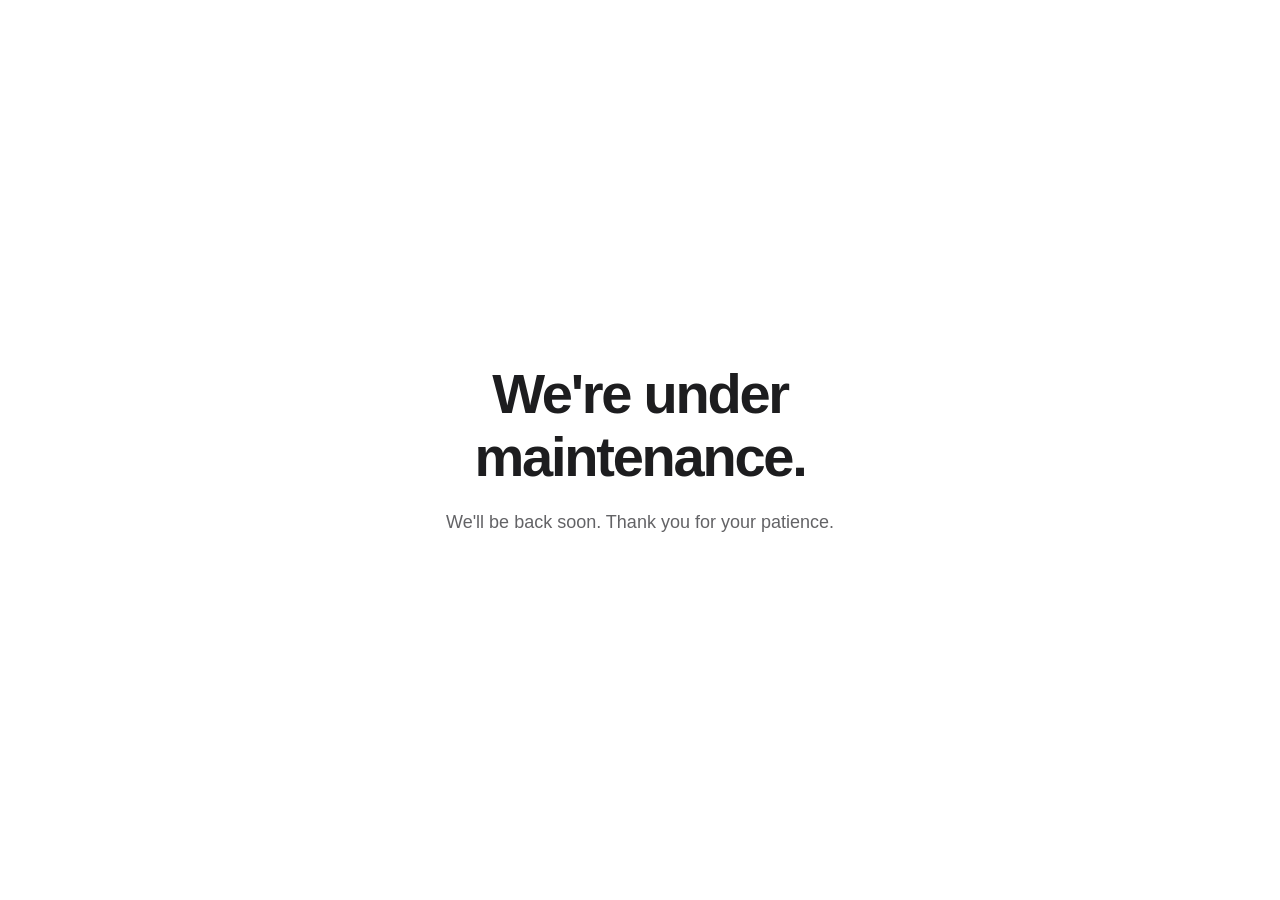
==== commit b71931a1: "Restore maintenance site; keep relaunch changes for review only" ====
--- a/site/index.html
+++ b/site/index.html
@@ -1,13 +1,24 @@
-<!doctype html><html lang="en-IN"><head><meta charset="utf-8"><meta name="viewport" content="width=device-width,initial-scale=1"><title>BeauteFest | Skincare, Cosmetics & Makeup in Kharar</title><meta name="description" content="Discover skincare, cosmetics, makeup and fragrances at BeauteFest, Amayra Emporio, Kharar. Explore beauty favourites in-store and enquire on WhatsApp."><meta name="theme-color" content="#702c49"><meta property="og:title" content="BeauteFest — Your next beauty favourite is here."><meta property="og:description" content="Skincare, makeup, cosmetics and fragrance discoveries at Amayra Emporio, Kharar."><meta property="og:image" content="https://beautefest.in/assets/store.jpg"><meta property="og:type" content="website"><link rel="canonical" href="https://beautefest.in/"><link rel="icon" href="favicon.png" type="image/png"><link rel="stylesheet" href="styles.css?v=20261123"><script src="app.js?v=20261123" defer></script><script src="relaunch.js?v=20261123" defer></script><script type="application/ld+json">{"@context": "https://schema.org", "@type": "Store", "name": "BeauteFest", "url": "https://beautefest.in/", "telephone": "+919914193973", "image": "https://beautefest.in/assets/store.jpg", "address": {"@type": "PostalAddress", "streetAddress": "LGF 94, Amayra Emporio, Kharar\u2013Kurali Road", "addressLocality": "Kharar", "addressRegion": "Punjab", "addressCountry": "IN"}, "sameAs": ["https://www.instagram.com/beaute_fest/"]}</script></head><body><a class="skip" href="#main">Skip to content</a><div class="announcement">Your local beauty destination <span>LGF 94 · Amayra Emporio · Kharar </span></div><header class="header"><a class="brand-logo" href="./" aria-label="BeauteFest home"><img src="assets/beautefest-logo.png" alt="Beaute Fest" width="512" height="512"></a><button class="menu-toggle" aria-expanded="false" aria-controls="navigation">Menu ☰</button><nav id="navigation" aria-label="Main navigation"><a href="#skincare">Skincare</a><a href="#makeup">Makeup & cosmetics</a><a href="#products">Explore products</a><a href="#visit">Visit us</a><a class="secondary-nav" href="makeup.html">Makeup services</a><a href="#instagram">Instagram</a><a class="nav-enquire" href="#enquire">Ask the store </a></nav></header>
-<main id="main"><section class="retail-hero"><div class="retail-hero-copy"><p class="eyebrow">Skincare · Cosmetics · Makeup</p><h1>Your next<br>beauty favourite<br><em>is here.</em></h1><p>Good skin days. A new go-to lip. A little everyday glow. Explore beauty discoveries at BeauteFest, your skincare and cosmetics destination in Kharar.</p><div class="actions"><a class="button" href="#products">Explore the beauty edit </a><a class="text-link" href="#visit">Visit our store </a></div><div class="retail-hero-note"><span>DISCOVER · SWATCH · FIND YOUR FAVOURITES</span><span aria-hidden="true">✳</span></div></div><div class="retail-hero-image"><img src="assets/store.jpg" alt="BeauteFest skincare and cosmetics shelves inside the Amayra Emporio store" width="1080" height="1350" fetchpriority="high"><span class="retail-image-label">A whole world of beauty. Right here in Kharar.</span></div></section>
-<div class="ticker" aria-hidden="true">SKINCARE FIRST <span>✦</span> MAKEUP MOODS <span>✦</span> EVERYDAY BEAUTY <span>✦</span> FIND YOUR BEAUTEFEST FAVOURITE</div>
-<section class="section product-section" id="products"><div class="section-heading"><div><p class="eyebrow">The BeauteFest beauty edit</p><h2>A shelf full of<br><em>possibilities.</em></h2></div><p>Explore our beauty categories, then drop by to discover your favourites. Looking for something specific? Ask us about the product, shade or size.</p></div><div class="product-toolbar"><div class="filters" role="group" aria-label="Filter product categories"><button class="active" data-filter="all" aria-pressed="true">All beauty</button><button data-filter="skincare" aria-pressed="false">Skincare</button><button data-filter="makeup" aria-pressed="false">Makeup & cosmetics</button><button data-filter="fragrances" aria-pressed="false">Fragrances</button></div><label class="search-label" for="product-search"><span class="sr-only">Search beauty categories</span><input id="product-search" type="search" placeholder="Find a category, e.g. serums" autocomplete="off"></label></div><p id="product-count" class="sr-only" aria-live="polite">3 beauty categories</p><div class="product-grid"><article class="product-card" data-product-category="skincare" data-search="Skincare Explore cleansers, hydrating serums and moisturizers for your beauty shelf. Cleansers · Serums · Moisturizers skincare serum cleanser moisturizer moisturiser hydration"><a class="product-image" href="#enquire" data-enquiry="Skincare products"><img src="assets/skincare-products.jpg" alt="Skincare selection shared by BeauteFest on Instagram" width="1080" height="1350" loading="lazy"><span>Explore in store </span></a><div class="product-card-copy"><p class="eyebrow">Skincare</p><h3>A little care. A daily ritual.</h3><p>Explore cleansers, hydrating serums and moisturizers for your beauty shelf.</p><p class="product-tags">Cleansers · Serums · Moisturizers</p><a class="text-link" href="#enquire" data-enquiry="Skincare products">Ask about skincare </a></div></article><article class="product-card" data-product-category="makeup" data-search="Makeup & cosmetics From lip colours and eye essentials to foundations and finishing touches. Lips · Eyes · Face & base lipstick lipsticks eyeliner kajal foundation primer cosmetics"><a class="product-image" href="#enquire" data-enquiry="Makeup / cosmetics"><img src="assets/makeup-products.jpg" alt="Makeup & cosmetics selection shared by BeauteFest on Instagram" width="1080" height="1350" loading="lazy"><span>Explore in store </span></a><div class="product-card-copy"><p class="eyebrow">Makeup & cosmetics</p><h3>Find your colour story.</h3><p>From lip colours and eye essentials to foundations and finishing touches.</p><p class="product-tags">Lips · Eyes · Face & base</p><a class="text-link" href="#enquire" data-enquiry="Makeup / cosmetics">Ask about makeup & cosmetics </a></div></article><article class="product-card" data-product-category="fragrances" data-search="Fragrances Explore everyday scents and occasion fragrances in store. Fresh · Floral · Warm perfume perfumes fragrance scents"><a class="product-image" href="#enquire" data-enquiry="Fragrances"><img src="assets/fragrance-products.jpg" alt="Fragrances selection shared by BeauteFest on Instagram" width="1080" height="1350" loading="lazy"><span>Explore in store </span></a><div class="product-card-copy"><p class="eyebrow">Fragrances</p><h3>A scent that feels like you.</h3><p>Explore everyday scents and occasion fragrances in store.</p><p class="product-tags">Fresh · Floral · Warm</p><a class="text-link" href="#enquire" data-enquiry="Fragrances">Ask about fragrances </a></div></article></div><div class="empty-products" id="empty-products" hidden><h3>Looking for something specific?</h3><p>We may be able to help in-store. Share the product name or brand with our team.</p><button class="text-link" type="button" id="reset-products">Show all categories </button><a class="text-link" href="#enquire">Ask the store </a></div><p class="collection-note">Our full product catalogue is coming soon. These photographs introduce our beauty categories; contact us to confirm specific products, shades, sizes and prices.</p></section>
-<section class="skin-feature" id="skincare"><div class="skin-feature-copy"><p class="eyebrow">Make room for a little self-care</p><h2>For your skin.<br>For your shelf.<br><em>For every day.</em></h2><p>Meet skincare that fits into your daily ritual. Explore cleansers, hydrating serums, moisturizers and skin-prep essentials at our store.</p><div class="skin-list"><a href="#enquire" data-enquiry="Skincare products" data-product="Cleansers">Cleanse <span>01</span></a><a href="#enquire" data-enquiry="Skincare products" data-product="Hydrating serums">Hydrate <span>02</span></a><a href="#enquire" data-enquiry="Skincare products" data-product="Moisturizers">Moisturize <span>03</span></a></div><a class="button" href="#enquire" data-enquiry="Skincare products">Find your skincare favourites </a></div><div class="skin-feature-image"><img src="assets/skincare-products.jpg" alt="Skincare and serum selections on BeauteFest’s shelves" loading="lazy" width="1080" height="1350"></div></section>
-<section class="section makeup-section" id="makeup"><div class="section-heading"><div><p class="eyebrow">A colour for every mood</p><h2>A little swipe.<br><em>A whole new feeling.</em></h2></div><p>Everyday neutrals or a statement shade. Explore lip colours, eye makeup, complexion products and finishing essentials.</p></div><div class="makeup-layout"><div class="makeup-feature-image"><img src="assets/makeup-products.jpg" alt="Swiss Beauty Pure Lustre lip colours displayed at BeauteFest" width="1080" height="1350" loading="lazy"></div><div class="makeup-choices"><a href="#enquire" data-enquiry="Makeup / cosmetics" data-product="Lip colours and lipsticks"><span class="makeup-choice-number">01 / LIPS</span><h3>Your next signature lip.</h3><p>Explore soft neutrals, rich colour and lip essentials.</p><span class="text-link">Ask about lip colours </span></a><a href="#enquire" data-enquiry="Makeup / cosmetics" data-product="Eye makeup and eyeliner"><span class="makeup-choice-number">02 / EYES</span><h3>Eyes with a little attitude.</h3><p>Discover eyeliner and eye makeup for your everyday look.</p><span class="text-link">Explore eye essentials </span></a><a href="#enquire" data-enquiry="Makeup / cosmetics" data-product="Foundations and finishing products"><span class="makeup-choice-number">03 / FACE & BASE</span><h3>Build your beauty base.</h3><p>Find complexion and finishing products to complete your routine.</p><span class="text-link">Ask about face makeup </span></a></div></div></section>
-<section class="retail-store" id="store"><div class="retail-store-image"><img src="assets/store-advice.jpg" alt="Personalized in-store product assistance at BeauteFest" width="1080" height="1350" loading="lazy"></div><div class="retail-store-copy"><p class="eyebrow">Good finds. A little guidance.</p><h2>Discover it.<br>Try it.<br><em>Make it yours.</em></h2><p>Some favourites are best discovered in person. Step into BeauteFest at Amayra Emporio to explore our skincare, makeup, cosmetics and fragrance selections.</p><p>Need a little help deciding? Our team can guide you through product choices, shades and your everyday beauty routine.</p><a class="button light" href="#visit">Plan your store visit </a></div></section>
-<section class="section fragrance-section"><div><p class="eyebrow">The finishing touch</p><h2>A scent that’s<br><em>so you.</em></h2><p>Fresh for the everyday. Something richer for your evenings. Explore our fragrance selection in person and find the notes you love.</p><a class="text-link" href="#enquire" data-enquiry="Fragrances">Ask about fragrances </a></div><img src="assets/fragrance-products.jpg" alt="Fragrance and body-care selections displayed at BeauteFest" width="1080" height="1350" loading="lazy"></section>
-<section class="services-mini" id="services"><div class="mini-photo"><img src="assets/beauty-portrait.jpg" alt="Occasion makeup by BeauteFest, photographed by LifeShots" width="1365" height="1707" loading="lazy"></div><div class="mini-copy"><p class="eyebrow">And for your special moments…</p><h2>A little BeauteFest<br><em>for your big day.</em></h2><p>Bridal, ring ceremony and party makeup, with a dedicated space to explore Classic, HD and bridal Airbrush options. Share your occasion and date to discuss your look.</p><div class="actions"><a class="button" href="makeup.html">Explore makeup services</a><a class="text-link" href="https://www.instagram.com/beaute_fest/reel/DcGbmHQuNk2/" target="_blank" rel="noopener noreferrer">See our work </a></div><p class="mini-credit">Makeup by BeauteFest · Photography by <a href="https://www.instagram.com/lifeshots4u/" target="_blank" rel="noopener noreferrer">LifeShots</a></p></div></section>
-<section class="section reel-section" id="instagram"><div class="section-heading"><div><p class="eyebrow">From @beaute_fest</p><h2>Beauty,<br><em>in motion.</em></h2></div><p>A closer look at our work. Watch selected Instagram Reels, or visit our profile for more.</p></div><div class="reel-grid"><article class="reel-card"><div class="reel-player" data-reel="DfrkFTgOZcu"><p class="eyebrow">@beaute_fest</p><h3>From the BeauteFest studio</h3><p>Watch this Reel from our Instagram.</p><button class="button" type="button" data-load-reel>Load Instagram video</button><p class="embed-note">Loading connects to Instagram. Its privacy policy applies.</p></div><a class="text-link" href="https://www.instagram.com/beaute_fest/reel/DfrkFTgOZcu/" target="_blank" rel="noopener noreferrer">Watch on Instagram</a><p class="embed-note">13 November 2026</p></article><article class="reel-card"><div class="reel-player" data-reel="DfkE_H1us0f"><p class="eyebrow">@beaute_fest</p><h3>Makeup in motion</h3><p>Watch this Reel from our Instagram.</p><button class="button" type="button" data-load-reel>Load Instagram video</button><p class="embed-note">Loading connects to Instagram. Its privacy policy applies.</p></div><a class="text-link" href="https://www.instagram.com/beaute_fest/reel/DfkE_H1us0f/" target="_blank" rel="noopener noreferrer">Watch on Instagram</a><p class="embed-note">10 November 2026</p></article><article class="reel-card"><div class="reel-player" data-reel="DfUudvbveCZ"><p class="eyebrow">@beaute_fest</p><h3>The finishing touches</h3><p>Watch this Reel from our Instagram.</p><button class="button" type="button" data-load-reel>Load Instagram video</button><p class="embed-note">Loading connects to Instagram. Its privacy policy applies.</p></div><a class="text-link" href="https://www.instagram.com/beaute_fest/reel/DfUudvbveCZ/" target="_blank" rel="noopener noreferrer">Watch on Instagram</a><p class="embed-note">4 November 2026</p></article></div><p class="collection-note">If a video is unavailable here, use “Watch on Instagram”. Playback depends on Instagram and the post’s visibility.</p><a class="text-link" href="https://www.instagram.com/beaute_fest/" target="_blank" rel="noopener noreferrer">Explore @beaute_fest</a></section>
-<section class="section enquiry-section" id="enquire"><div class="enquiry-intro"><p class="eyebrow">Your next beauty discovery starts here</p><h2>Seen something<br><em>you love?</em></h2><p>Tell us what you’re looking for—a skincare product, your favourite shade or a new scent. Our team will help with current availability, prices and the next steps.</p><a class="text-link" href="tel:+919914193973">Call the store: +91 99141 93973 </a><div class="enquiry-steps"><p><b>01</b> Share the product or category</p><p><b>02</b> Ask about shades, sizes and prices</p><p><b>03</b> Plan your visit with our team</p></div></div><form id="enquiry-form"><label for="service">What are you looking for? <span>Required</span></label><select id="service" name="category" required><option value="">Choose a category</option><option>Skincare products</option><option>Makeup / cosmetics</option><option>Fragrances</option><option>Other product enquiry</option><option>Makeup service</option></select><label for="enquiry-name">Your name <span>Optional</span></label><input id="enquiry-name" name="name" maxlength="70" autocomplete="given-name" placeholder="What should we call you?"><div id="service-date-field" hidden><label for="occasion-date">Occasion date <span>Optional</span></label><input id="occasion-date" name="date" type="date" disabled></div><label for="enquiry-message">The details <span>Optional</span></label><textarea id="enquiry-message" name="message" rows="4" maxlength="600" placeholder="Product name, brand, shade, size—or what you’d like help finding…"></textarea><button class="button" type="submit">Prepare my enquiry </button><p class="form-note">Review your message before opening WhatsApp. This form makes an enquiry; it doesn’t place an order or confirm a booking. <a href="privacy/">Privacy details</a></p><div id="enquiry-review" aria-live="polite" hidden><h3>Your message is ready</h3><p id="enquiry-preview"></p><a class="button" id="whatsapp-send" href="https://wa.me/919914193973" target="_blank" rel="noopener noreferrer">Continue on WhatsApp </a><p class="form-note">You choose whether to send the message in WhatsApp.</p></div><noscript><p><a href="https://wa.me/919914193973">Contact us directly on WhatsApp</a> or call +91 99141 93973.</p></noscript></form></section>
-<section class="section faq-section"><div><p class="eyebrow">Before you drop by</p><h2>A little more<br><em>good to know.</em></h2></div><div class="faq-list"><details><summary>Can I buy skincare and makeup at BeauteFest?</summary><p>Yes. Visit our store at LGF 94, Amayra Emporio, Kharar–Kurali Road to explore skincare, makeup, cosmetics and fragrances. Our team can help you browse the selections.</p></details><details><summary>How can I check a product, shade or price?</summary><p>Send the product name, brand, shade or size on WhatsApp, or call +91 99141 93973. Our team will confirm current availability and pricing.</p></details><details><summary>Can I order and pay on this website?</summary><p>This website helps you explore our categories and contact the store. Purchases, payment options and collection or delivery arrangements should be discussed directly with our team.</p></details><details><summary>Can I get help choosing products in-store?</summary><p>Yes. Come explore the range and ask our team for help with product choices, shades and your everyday beauty routine.</p></details><details><summary>Do you also offer makeup services?</summary><p>Yes. Explore our <a href="makeup.html">dedicated makeup services page</a> for bridal, ring ceremony and party makeup. Contact us for package details, prices and date availability.</p></details><details><summary>When can I visit?</summary><p>Please call or WhatsApp us to confirm current opening hours before visiting Amayra Emporio, Kharar.</p></details></div></section>
-<section class="visit-section" id="visit"><div><p class="eyebrow">Your local skincare & cosmetics destination</p><h2>Your beauty shelf<br><em>starts here.</em></h2><address>BeauteFest · LGF 94, Amayra Emporio<br>Kharar–Kurali Road, Kharar</address><div class="actions"><a class="button light" href="https://www.google.com/maps/search/?api=1&query=Beaute+Fest+LGF+94+Amayra+Emporio+Kharar" target="_blank" rel="noopener noreferrer">Get directions </a><a class="text-link" href="tel:+919914193973">Call the store </a></div></div><div class="visit-side"><span class="visit-flower" aria-hidden="true">✺</span><p>Good things<br>are waiting on the shelf.</p><a href="https://www.instagram.com/beaute_fest/" target="_blank" rel="noopener noreferrer">See what’s new on Instagram </a></div></section></main><footer><div class="footer-top"><a class="brand-logo" href="./" aria-label="BeauteFest home"><img src="assets/beautefest-logo.png" alt="Beaute Fest" width="512" height="512"></a><p>Skincare. Cosmetics. Your everyday beauty.</p><a href="https://wa.me/919914193973" target="_blank" rel="noopener noreferrer">Ask the store on WhatsApp </a></div><div class="footer-bottom"><span>© 2026 BeauteFest. All rights reserved.</span><div><a href="#products">Products</a><a href="makeup.html">Makeup services</a><a href="privacy/">Privacy</a><a href="https://www.instagram.com/beaute_fest/" target="_blank" rel="noopener noreferrer">Instagram </a></div></div></footer><a class="floating-enquire" href="#enquire">Ask about a product </a></body></html>+<!doctype html>
+<html lang="en">
+<head>
+  <meta charset="utf-8">
+  <meta name="viewport" content="width=device-width, initial-scale=1">
+  <title>Under maintenance | BeauteFest</title>
+  <meta name="description" content="We're under maintenance. We'll be back soon. Thank you for your patience.">
+  <meta name="theme-color" content="#ffffff">
+  <link rel="icon" href="data:,">
+  <style>
+    * { box-sizing: border-box; }
+    body { margin: 0; min-height: 100vh; min-height: 100svh; display: grid; place-items: center; padding: 32px 24px; background: #fff; color: #1d1d1f; font-family: -apple-system, BlinkMacSystemFont, "Segoe UI", sans-serif; text-align: center; }
+    main { max-width: 640px; }
+    h1 { margin: 0 0 20px; font-size: clamp(32px, 6vw, 56px); line-height: 1.12; letter-spacing: -0.04em; font-weight: 600; }
+    p { margin: 0; color: #636366; font-size: 18px; line-height: 1.6; }
+  </style>
+</head>
+<body>
+  <main>
+    <h1>We're under maintenance.</h1>
+    <p>We'll be back soon. Thank you for your patience.</p>
+  </main>
+</body>
+</html>
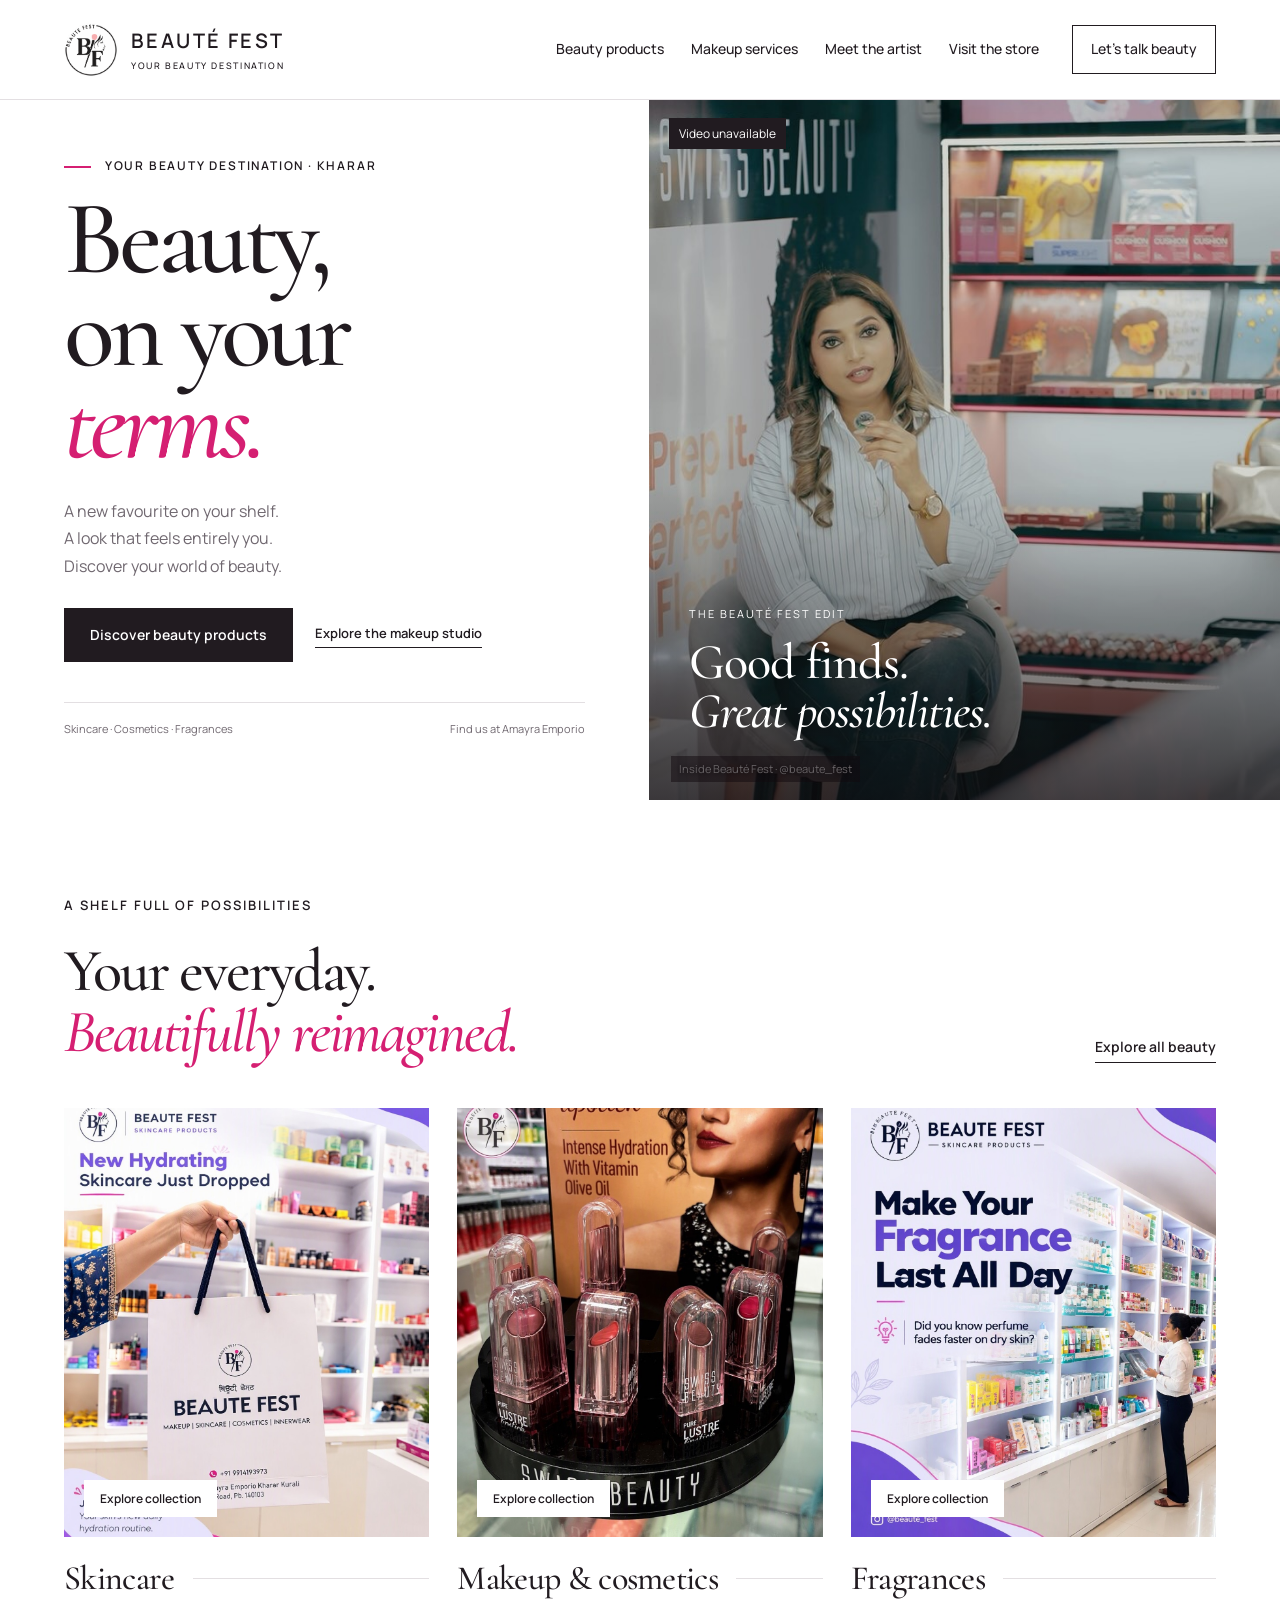
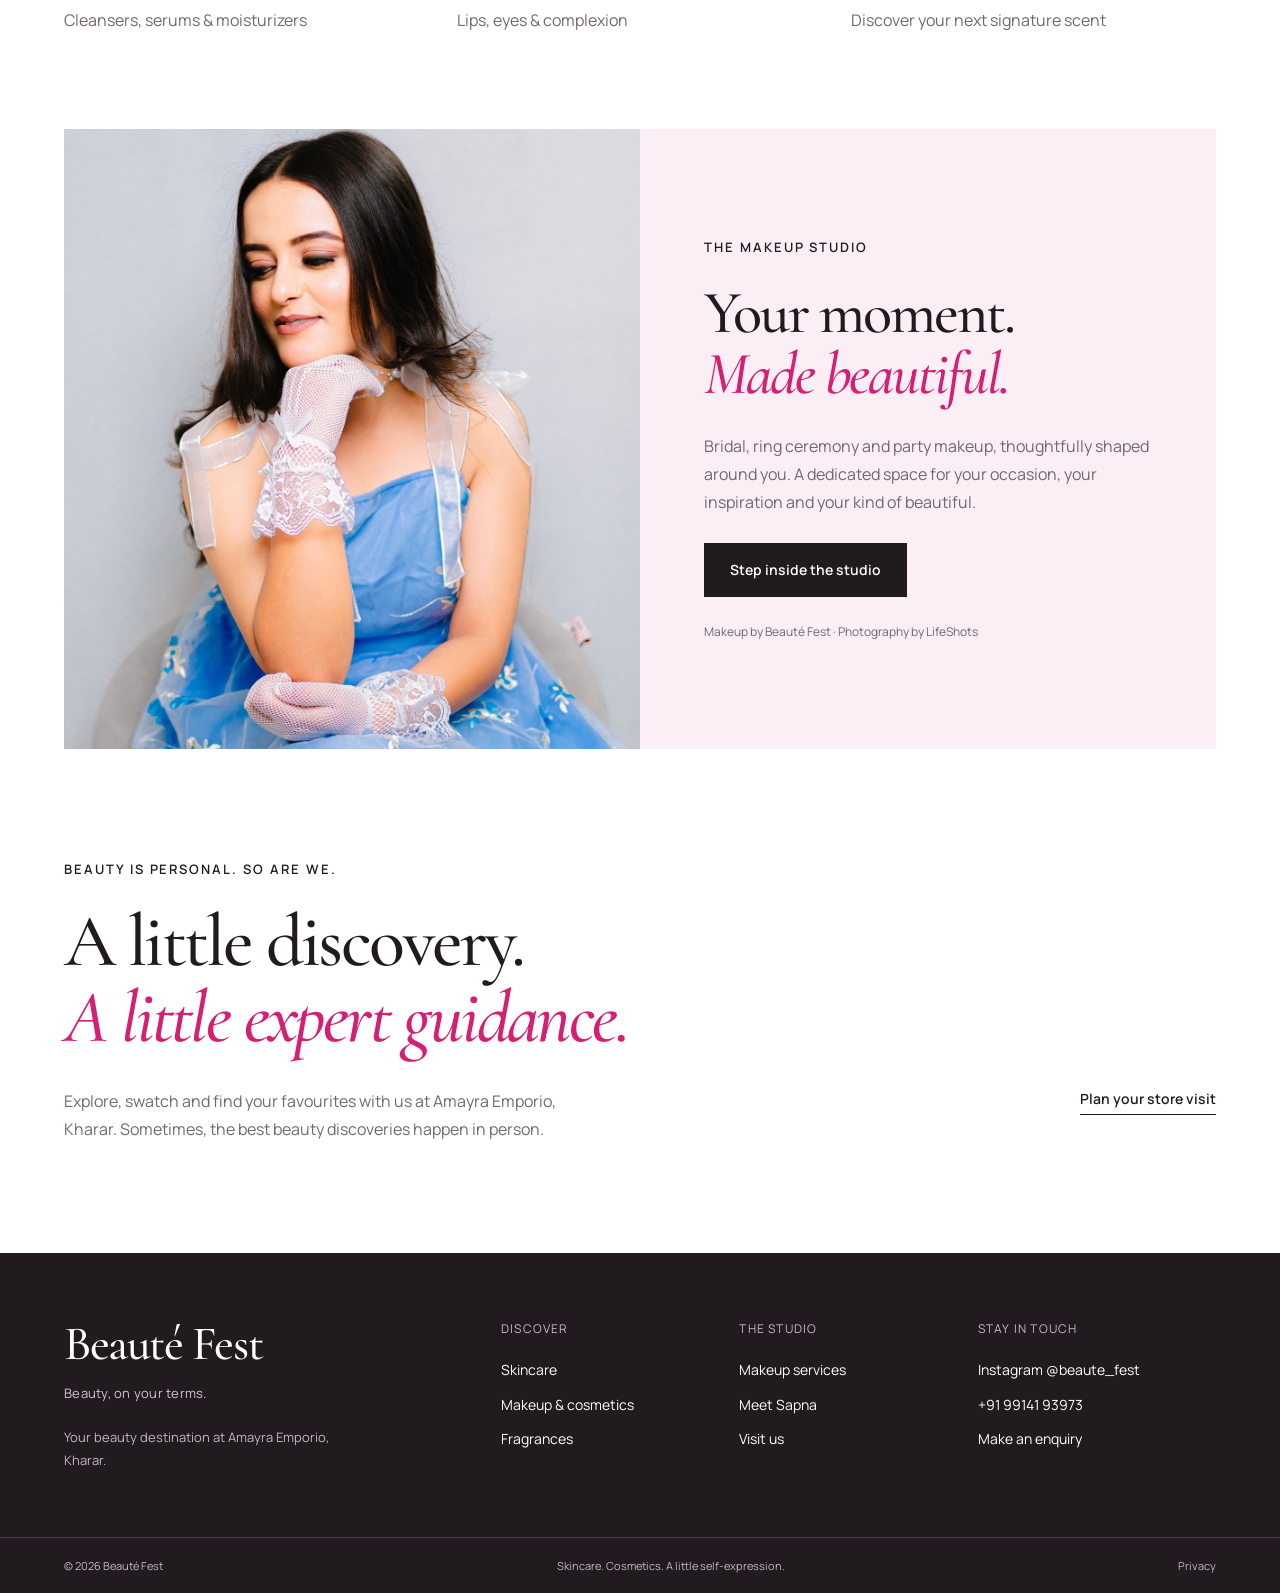
==== commit 9986a637: "Publish BeauteFest website from the client preview Promote beautefest-preview@eb1a67865fed0eccf83196" ====
--- a/site/index.html
+++ b/site/index.html
@@ -1,24 +1,8 @@
-<!doctype html>
-<html lang="en">
-<head>
-  <meta charset="utf-8">
-  <meta name="viewport" content="width=device-width, initial-scale=1">
-  <title>Under maintenance | BeauteFest</title>
-  <meta name="description" content="We're under maintenance. We'll be back soon. Thank you for your patience.">
-  <meta name="theme-color" content="#ffffff">
-  <link rel="icon" href="data:,">
-  <style>
-    * { box-sizing: border-box; }
-    body { margin: 0; min-height: 100vh; min-height: 100svh; display: grid; place-items: center; padding: 32px 24px; background: #fff; color: #1d1d1f; font-family: -apple-system, BlinkMacSystemFont, "Segoe UI", sans-serif; text-align: center; }
-    main { max-width: 640px; }
-    h1 { margin: 0 0 20px; font-size: clamp(32px, 6vw, 56px); line-height: 1.12; letter-spacing: -0.04em; font-weight: 600; }
-    p { margin: 0; color: #636366; font-size: 18px; line-height: 1.6; }
-  </style>
-</head>
-<body>
-  <main>
-    <h1>We're under maintenance.</h1>
-    <p>We'll be back soon. Thank you for your patience.</p>
-  </main>
-</body>
-</html>
+<!doctype html><html lang="en-IN"><head><meta charset="utf-8"><meta name="viewport" content="width=device-width,initial-scale=1"><title>Your beauty destination in Kharar | Beauté Fest</title><meta name="description" content="Discover skincare, cosmetics, fragrances and the Beauté Fest makeup studio at Amayra Emporio, Kharar."><meta name="theme-color" content="#ffffff"><link rel="icon" href="assets/logo.png"><link rel="preload" href="assets/display.ttf" as="font" type="font/ttf" crossorigin><link rel="preload" href="assets/sans-regular.ttf" as="font" type="font/ttf" crossorigin><link rel="stylesheet" href="editorial.css?v=20261123r2"><script src="editorial.js?v=20261123r2" defer></script></head><body><a class="skip" href="#main">Skip to content</a><header class="header"><a class="brand" href="index.html" aria-label="Beauté Fest home"><img src="assets/logo.png" alt="" width="54" height="54"><span>BEAUTÉ FEST<small>YOUR BEAUTY DESTINATION</small></span></a><button class="menu-toggle" type="button" aria-expanded="false" aria-controls="navigation">Menu <span aria-hidden="true">☰</span></button><nav id="navigation" aria-label="Main navigation"><a href="products.html" >Beauty products</a><a href="makeup.html" >Makeup services</a><a href="artist.html" >Meet the artist</a><a href="visit.html" >Visit the store</a><a class="nav-contact" href="contact.html">Let’s talk beauty</a></nav></header><main id="main"><section class="home-hero"><div class="hero-copy"><p class="eyebrow"><span class="pink-rule"></span> YOUR BEAUTY DESTINATION · KHARAR</p><h1>Beauty,<br>on your<br><em>terms.</em></h1><p class="hero-description">A new favourite on your shelf.<br> A look that feels entirely you.<br> Discover your world of beauty.</p><div class="actions"><a class="button" href="products.html">Discover beauty products</a><a class="text-link" href="makeup.html">Explore the makeup studio</a></div><div class="hero-footnote"><span>Skincare · Cosmetics · Fragrances</span><span>Find us at Amayra Emporio</span></div></div><div class="hero-visual"><div class="motion " data-motion>
+      <video muted loop playsinline preload="none" poster="assets/studio-poster.jpg" data-video-src="assets/studio-background.mp4" aria-label="Inside Beauté Fest"></video>
+      <div class="motion-credit"><a href="https://www.instagram.com/beaute_fest/reel/DfrkFTgOZcu/" target="_blank" rel="noopener noreferrer">Inside Beauté Fest · @beaute_fest</a></div>
+      <button class="motion-toggle" type="button" aria-label="Play background video">Play video</button>
+    </div><div class="hero-caption"><span>THE BEAUTÉ FEST EDIT</span><p>Good finds.<br><em>Great possibilities.</em></p></div></div></section>
+<section class="section collection-section"><div class="section-title"><div><p class="eyebrow">A shelf full of possibilities</p><h2>Your everyday.<br><em>Beautifully reimagined.</em></h2></div><a class="text-link" href="products.html">Explore all beauty</a></div><div class="collection-grid"><a class="collection-card" href="skincare.html" data-search="skincare cleansers, serums & moisturizers"><div class="collection-image"><img class="" src="assets/skincare-products.jpg" alt="Skincare at Beauté Fest" loading="lazy" decoding="async"><span>Explore collection</span></div><div class="card-heading"><h3>Skincare</h3><span class="card-line"></span></div><p>Cleansers, serums & moisturizers</p></a><a class="collection-card" href="cosmetics.html" data-search="makeup & cosmetics lips, eyes & complexion"><div class="collection-image"><img class="" src="assets/makeup-products.jpg" alt="Makeup &amp; cosmetics at Beauté Fest" loading="lazy" decoding="async"><span>Explore collection</span></div><div class="card-heading"><h3>Makeup & cosmetics</h3><span class="card-line"></span></div><p>Lips, eyes & complexion</p></a><a class="collection-card" href="fragrances.html" data-search="fragrances discover your next signature scent"><div class="collection-image"><img class="" src="assets/fragrance-products.jpg" alt="Fragrances at Beauté Fest" loading="lazy" decoding="async"><span>Explore collection</span></div><div class="card-heading"><h3>Fragrances</h3><span class="card-line"></span></div><p>Discover your next signature scent</p></a></div></section>
+<section class="studio-feature"><div class="studio-photo"><img class="" src="assets/beauty-portrait.jpg" alt="Occasion makeup by Beauté Fest, photographed by LifeShots" loading="lazy" decoding="async"></div><div class="studio-copy"><p class="eyebrow">The makeup studio</p><h2>Your moment.<br><em>Made beautiful.</em></h2><p>Bridal, ring ceremony and party makeup, thoughtfully shaped around you. A dedicated space for your occasion, your inspiration and your kind of beautiful.</p><a class="button" href="makeup.html">Step inside the studio</a><p class="photo-credit">Makeup by Beauté Fest · Photography by LifeShots</p></div></section>
+<section class="section store-teaser"><p class="eyebrow">Beauty is personal. So are we.</p><h2>A little discovery.<br><em>A little expert guidance.</em></h2><div class="store-teaser-bottom"><p>Explore, swatch and find your favourites with us at Amayra Emporio, Kharar. Sometimes, the best beauty discoveries happen in person.</p><a class="text-link" href="visit.html">Plan your store visit</a></div></section></main><footer><div class="footer-main"><div><a class="footer-wordmark" href="index.html">Beauté Fest<span>Beauty, on your terms.</span></a><p>Your beauty destination at Amayra Emporio, Kharar.</p></div><div><p class="footer-label">Discover</p><a href="skincare.html">Skincare</a><a href="cosmetics.html">Makeup & cosmetics</a><a href="fragrances.html">Fragrances</a></div><div><p class="footer-label">The studio</p><a href="makeup.html">Makeup services</a><a href="artist.html">Meet Sapna</a><a href="visit.html">Visit us</a></div><div><p class="footer-label">Stay in touch</p><a href="https://www.instagram.com/beaute_fest/" target="_blank" rel="noopener noreferrer">Instagram @beaute_fest</a><a href="tel:+919914193973">+91 99141 93973</a><a href="contact.html">Make an enquiry</a></div></div><div class="footer-bottom"><span>© 2026 Beauté Fest</span><span>Skincare. Cosmetics. A little self-expression.</span><a href="privacy.html">Privacy</a></div></footer></body></html>
--- a/site/editorial.css
+++ b/site/editorial.css
@@ -0,0 +1,9 @@
+@font-face{font-family:Editorial;src:url('assets/display.ttf') format('truetype');font-weight:500;font-display:swap}@font-face{font-family:Editorial;src:url('assets/display-italic.ttf') format('truetype');font-weight:500;font-style:italic;font-display:swap}@font-face{font-family:Manrope;src:url('assets/sans-regular.ttf') format('truetype');font-weight:400;font-display:swap}@font-face{font-family:Manrope;src:url('assets/sans-medium.ttf') format('truetype');font-weight:500;font-display:swap}@font-face{font-family:Manrope;src:url('assets/sans-semibold.ttf') format('truetype');font-weight:600;font-display:swap}@font-face{font-family:Manrope;src:url('assets/sans-bold.ttf') format('truetype');font-weight:700;font-display:swap}
+:root{--ink:#211b20;--pink:#d51f72;--line:#e3dfe2;--muted:#706870;--soft:#f6f5f6;--rose:#fbeef4;--serif:Editorial,Georgia,serif;--sans:Manrope,Arial,sans-serif}*{box-sizing:border-box}html{scroll-behavior:smooth;scroll-padding-top:110px}body{margin:0;background:white;color:var(--ink);font:16px/1.75 var(--sans);-webkit-font-smoothing:antialiased}a{color:inherit;text-decoration:none}button,input,select,textarea{font:inherit}button,a,input,select,textarea{-webkit-tap-highlight-color:transparent}button,a{touch-action:manipulation}button{cursor:pointer}img{display:block;max-width:100%;width:100%;object-fit:cover}figure,p,h1,h2,h3{margin:0}h1,h2,h3{font-family:var(--serif);font-weight:500;line-height:1.02;letter-spacing:-.035em}h1{font-size:clamp(64px,6.8vw,108px)}h2{font-size:clamp(48px,4.7vw,74px)}h3{font-size:36px;letter-spacing:-.02em}em{font-weight:500;color:var(--pink)}p{max-width:65ch}p+p{margin-top:20px}a:focus-visible,button:focus-visible{outline:2px solid var(--pink);outline-offset:5px}input:focus,select:focus,textarea:focus{outline:2px solid var(--pink);outline-offset:2px}.skip{position:fixed;top:-100px;left:20px;z-index:100;background:#fff;padding:10px}.skip:focus{top:10px}.sr-only{position:absolute;width:1px;height:1px;padding:0;overflow:hidden;clip:rect(0,0,0,0);white-space:nowrap}.header{height:100px;display:flex;align-items:center;justify-content:space-between;padding:12px 5vw;border-bottom:1px solid var(--line);background:rgba(255,255,255,.97);position:sticky;top:0;z-index:50;gap:25px}.brand{display:flex;gap:13px;align-items:center;flex-shrink:0}.brand img{width:54px;height:54px;object-fit:contain;border-radius:50%}.brand>span{font-size:20px;letter-spacing:.12em;font-weight:600;line-height:1.3}.brand small{display:block;font-size:9px;letter-spacing:.18em;margin-top:6px;font-weight:500}.header nav{display:flex;align-items:center;gap:27px;font-size:14px;font-weight:500}.header nav a{position:relative;white-space:nowrap;padding:9px 0}.header nav a:not(.nav-contact):after{content:'';position:absolute;bottom:3px;left:0;width:0;height:1px;background:var(--pink);transition:width .2s}.header nav a:hover:after,.header nav a[aria-current=page]:after{width:100%}.header .nav-contact{border:1px solid var(--ink);padding:11px 18px;margin-left:6px}.header .nav-contact:hover{background:var(--ink);color:#fff}.menu-toggle{display:none}.eyebrow{font-size:13px;font-weight:600;text-transform:uppercase;letter-spacing:.15em;line-height:1.6;margin-bottom:24px}.pink-rule{display:inline-block;vertical-align:middle;width:27px;height:2px;background:var(--pink);margin-right:10px}.button{background:var(--ink);color:white;display:inline-flex;justify-content:center;align-items:center;min-height:52px;padding:14px 25px;font-size:14px;font-weight:600;border:1px solid var(--ink);transition:background .2s,border .2s}.button:hover{background:var(--pink);border-color:var(--pink)}.button.light{background:#fff;color:var(--ink);border-color:#fff}.button.light:hover{background:var(--rose)}.text-link{display:inline-block;border-bottom:1px solid currentColor;padding-bottom:3px;font-size:14px;font-weight:600;line-height:1.7;align-self:flex-start}.text-link:hover{color:var(--pink)}.actions{display:flex;gap:26px;align-items:center;flex-wrap:wrap}.home-hero{display:grid;grid-template-columns:1.03fr 1fr;min-height:700px}.hero-copy{padding:56px 5vw 24px;display:flex;flex-direction:column;align-items:flex-start}.hero-copy .eyebrow{font-size:12px;margin-bottom:18px}.hero-copy h1{font-size:clamp(80px,8.2vw,128px);line-height:.88;letter-spacing:-.045em}.hero-copy h1 em{padding-right:10px}.hero-description{margin:28px 0;font-size:16px;color:var(--muted);line-height:1.7}.hero-copy .actions{gap:22px}.hero-copy .text-link{font-size:13px;align-self:center}.hero-footnote{border-top:1px solid var(--line);width:100%;margin-top:40px;padding:16px 0 0;display:flex;justify-content:space-between;gap:15px;font-size:11px;color:var(--muted)}.hero-visual{position:relative;min-width:0;overflow:hidden}.motion{position:relative;overflow:hidden;background:#e5e0e3;isolation:isolate}.motion video{width:100%;height:100%;object-fit:cover;display:block}.hero-visual .motion{height:100%;position:absolute;inset:0}.hero-visual .motion video{object-position:center 32%}.hero-visual:after{content:'';position:absolute;inset:0;pointer-events:none;background:linear-gradient(180deg,transparent 55%,rgba(15,8,12,.7))}.hero-caption{position:absolute;bottom:64px;left:40px;z-index:2;color:#fff;pointer-events:none}.hero-caption>span{font-size:11px;letter-spacing:.18em}.hero-caption p{font:50px/.98 var(--serif);letter-spacing:-.02em;margin-top:12px}.hero-caption em{color:#fff}.motion-credit{position:absolute;z-index:4;bottom:18px;left:22px;right:140px;color:#fff;font-size:11px;line-height:1.5;text-shadow:0 1px 5px #000;background:rgba(20,10,17,.5);padding:5px 8px;width:fit-content;max-width:calc(100% - 155px)}.motion-toggle{position:absolute;z-index:5;right:20px;bottom:20px;border:1px solid rgba(255,255,255,.7);background:rgba(30,19,26,.55);color:#fff;font-size:12px;min-height:38px;padding:6px 13px;backdrop-filter:blur(8px)}.motion-toggle:hover{background:var(--ink)}.section{padding:95px 5vw}.section-title{display:flex;justify-content:space-between;gap:35px;align-items:flex-end;margin-bottom:45px}.section-title>.text-link{align-self:flex-end}.section-title>p{max-width:360px;color:var(--muted)}.collection-grid{display:grid;grid-template-columns:repeat(3,minmax(0,1fr));gap:28px}.collection-image{position:relative;overflow:hidden;aspect-ratio:4/4.7;background:var(--soft)}.collection-image img{height:100%;transition:transform .7s cubic-bezier(.2,.7,.3,1);object-position:center}.collection-card:hover img{transform:scale(1.035)}.collection-image>span{position:absolute;left:20px;bottom:20px;background:#fff;padding:8px 16px;font-size:12px;font-weight:600}.card-heading{display:flex;align-items:center;gap:18px;margin-top:23px}.card-heading h3{font-size:34px;white-space:nowrap}.card-line{height:1px;background:var(--line);flex:1}.collection-card>p{font-size:14px;color:var(--muted);margin-top:9px}.collection-section{background:#fff}.studio-feature{display:grid;grid-template-columns:1fr 1fr;margin:0 5vw;background:var(--rose)}.studio-photo{min-height:620px;position:relative}.studio-photo img{position:absolute;height:100%;object-position:center 27%}.studio-copy{padding:65px 5vw;align-self:center}.studio-copy>p:not(.eyebrow):not(.photo-credit){color:var(--muted);margin:27px 0}.photo-credit{font-size:12px;color:var(--muted);margin-top:25px;line-height:1.6}.store-teaser{padding-top:110px;padding-bottom:110px}.store-teaser h2{font-size:clamp(52px,5.8vw,88px)}.store-teaser-bottom{display:flex;justify-content:space-between;align-items:flex-end;gap:40px;margin-top:32px}.store-teaser-bottom p{max-width:540px;color:var(--muted)}.store-teaser-bottom a{flex-shrink:0}.footer-main{background:var(--ink);color:#fff;display:grid;grid-template-columns:2fr 1fr 1fr 1.2fr;gap:40px;padding:65px 5vw}.footer-wordmark{font-family:var(--serif);font-size:48px;line-height:1.1;letter-spacing:-.03em;display:block}.footer-wordmark span{font-family:var(--sans);display:block;font-size:13px;letter-spacing:.02em;line-height:1.6;margin-top:12px;color:#d5c4cf}.footer-main>div:first-child>p{font-size:13px;color:#c3b6bf;max-width:270px;margin-top:22px}.footer-label{font-size:12px;color:#cbb6c3;text-transform:uppercase;letter-spacing:.1em;margin-bottom:19px}.footer-main>div:not(:first-child)>a{display:block;font-size:13px;margin-bottom:10px;color:#fff}.footer-main a:hover{color:#ffb0d3}.footer-bottom{background:var(--ink);border-top:1px solid #4a3c45;color:#c7b7c1;padding:18px 5vw;display:flex;justify-content:space-between;font-size:11px;gap:20px}.collection-nav{display:flex;justify-content:center;gap:45px;padding:17px 5vw;border-bottom:1px solid var(--line);font-size:13px;background:#fff;overflow:auto}.collection-nav a{white-space:nowrap}.collection-nav a[aria-current=page]{color:var(--pink);border-bottom:1px solid var(--pink)}.page-intro{padding:70px 5vw 65px}.page-intro h1{max-width:1000px}.intro-bottom{display:flex;justify-content:space-between;gap:40px;align-items:flex-end;margin-top:28px}.intro-bottom>p{color:var(--muted);max-width:650px}.no-top{padding-top:0}.collection-tools{border-top:1px solid var(--line);padding-top:30px;margin-bottom:30px;display:flex;align-items:center;justify-content:space-between;gap:25px}.small-display{font-size:36px}.search input{border:0;border-bottom:1px solid #9d9299;outline-offset:3px;padding:12px 0;background:none;min-width:310px;font-size:14px}.collection-note{font-size:13px;color:var(--muted);margin-top:30px;line-height:1.7}.closing{padding:80px 5vw 90px;background:var(--soft);text-align:center;border-top:1px solid var(--line)}.closing p{margin:0 auto 24px;max-width:510px;color:var(--muted)}.closing h2{margin-bottom:24px}.closing .eyebrow{color:var(--ink);margin-bottom:20px}.category-hero{display:grid;grid-template-columns:1fr 1fr;min-height:650px}.category-hero>div:first-child{padding:75px 5vw;align-self:center}.category-hero h1{font-size:clamp(60px,6vw,92px)}.category-hero p:not(.eyebrow){margin:27px 0;max-width:490px;color:var(--muted)}.category-photo{position:relative;min-height:600px}.category-photo img{position:absolute;height:100%;object-fit:cover}.caption-line{display:block;font-size:12px;color:var(--muted);margin-top:27px}.detail-grid{display:grid;grid-template-columns:repeat(3,minmax(0,1fr));gap:45px;margin-top:40px}.detail-grid article{border-top:1px solid var(--ink);padding-top:26px}.detail-grid article p{margin:20px 0;color:var(--muted)}.detail-grid .text-link{font-size:13px}.motion-feature{display:grid;grid-template-columns:1fr 1fr;background:var(--soft)}.motion-feature-copy{padding:70px 7vw 70px 5vw;align-self:center}.motion-feature-copy>p:not(.eyebrow){margin:26px 0;color:var(--muted)}.motion-feature>.motion{height:680px}.motion-feature video{object-position:50% 34%}.fragrance-note{background:var(--ink);color:#fff;padding:90px 5vw;position:relative}.fragrance-note h2{font-size:clamp(64px,6vw,96px)}.fragrance-note em{color:#ffc0da}.fragrance-note p:not(.eyebrow){margin:30px 0;max-width:480px;color:#d9ced5}.service-hero{display:grid;grid-template-columns:1fr 1fr;background:#fff}.service-hero-copy{padding:65px 5vw;align-self:center}.service-hero-copy h1{font-size:clamp(64px,6.3vw,96px)}.service-hero-copy>p:not(.eyebrow){margin:30px 0;color:var(--muted);max-width:500px}.service-hero-copy>.text-link{margin-left:22px}.service-hero figure{position:relative;min-height:730px}.service-hero img{height:100%;position:absolute;object-position:center 25%}.service-hero figcaption{position:absolute;bottom:0;left:0;right:0;padding:10px 20px;background:rgba(255,255,255,.9);font-size:11px}.occasion-grid{display:grid;grid-template-columns:repeat(3,minmax(0,1fr));gap:25px}.occasion-card{padding:35px 28px;border:1px solid var(--line);min-height:320px;display:flex;flex-direction:column;transition:background .2s}.occasion-card:nth-child(2){background:var(--rose)}.occasion-card:hover{background:var(--ink);color:#fff}.occasion-card:hover em{color:#ffb0d3}.occasion-card .eyebrow{font-size:12px}.occasion-card h3{font-size:41px;line-height:1.02}.occasion-card>p:not(.eyebrow){font-size:13px;color:var(--muted);margin:22px 0}.occasion-card:hover>p{color:#dfcbd7}.occasion-card .text-link{margin-top:auto;font-size:13px}.finish-section{background:var(--soft)}.service-detail-layout{display:grid;grid-template-columns:1fr 1.1fr;gap:7vw;border-top:1px solid var(--line);padding-top:45px}.service-detail-photo img{height:620px;object-position:50% 25%}.service-detail-layout>div:last-child{align-self:center}.package-list{margin:28px 0}.package-list>div{display:flex;justify-content:space-between;align-items:center;border-bottom:1px solid var(--line);padding:19px 0;gap:20px}.package-list h3{font-size:32px}.service-detail-layout p{color:var(--muted)}details{border-top:1px solid var(--line);border-bottom:1px solid var(--line);margin-top:25px;padding:18px 0}summary{font-size:14px;font-weight:600;cursor:pointer}details p{font-size:14px;padding-top:18px}.artist-hero{display:grid;grid-template-columns:1.1fr 1fr;background:var(--soft)}.artist-hero>div:first-child{padding:70px 5vw;align-self:center}.artist-hero h1{font-size:clamp(66px,6.5vw,100px)}.artist-hero p:not(.eyebrow){margin:28px 0;color:var(--muted);max-width:500px}.artist-hero>.motion{height:730px}.artist-hero video{object-position:50% 28%}.artist-story{display:grid;grid-template-columns:1fr 1fr;gap:7vw;align-items:center}.artist-story>div>p:not(.eyebrow){margin:25px 0;color:var(--muted)}.certificate{padding:18px;border:1px solid var(--line);background:var(--soft)}.certificate img{height:auto;object-fit:contain}.certificate figcaption{font-size:12px;margin-top:18px;color:var(--muted)}.visit-hero{display:grid;grid-template-columns:1fr 1fr}.visit-hero>div{padding:70px 5vw;align-self:center}.visit-hero h1{font-size:clamp(70px,7vw,108px)}.visit-hero p:not(.eyebrow){color:var(--muted);margin:30px 0;max-width:480px}.visit-hero>img{height:740px;object-position:50% 40%}.visit-details{display:grid;grid-template-columns:1.1fr 1fr 1fr;gap:45px}.visit-details h2{font-size:60px}.visit-address h3{font-size:32px}.visit-address address{font-style:normal;margin:20px 0}.visit-address p{font-size:14px;color:var(--muted);margin-bottom:22px}.visit-address .text-link{display:table;margin-bottom:17px}.advice-photo img{height:420px}.contact-layout{display:grid;grid-template-columns:1fr 1fr;gap:9vw}.contact-info{border-top:1px solid var(--line);padding-top:35px}.contact-info h2{font-size:52px}.contact-info>p{margin:25px 0;color:var(--muted)}.contact-info .text-link{display:table;margin-top:18px}form{border-top:1px solid var(--ink);padding-top:22px}form label{display:block;font-size:14px;font-weight:500;margin:20px 0 9px}form label span{color:var(--muted);font-weight:400}form input,form select,form textarea{width:100%;border:1px solid #cbc2c8;background:#fff;border-radius:0;color:var(--ink);padding:13px 15px;font-size:16px;min-width:0}form textarea{resize:vertical}form select{appearance:none;padding-right:42px;background-image:url("data:image/svg+xml,%3Csvg width='16' height='16' viewBox='0 0 16 16' xmlns='http://www.w3.org/2000/svg'%3E%3Cpath d='m3 6 5 5 5-5' fill='none' stroke='%23211b20'/%3E%3C/svg%3E");background-repeat:no-repeat;background-position:right 16px center}form .button{margin-top:25px}.form-note{font-size:12px;color:var(--muted);margin-top:18px}.form-note a{text-decoration:underline}#enquiry-review{margin-top:30px;padding:26px;background:var(--rose)}#enquiry-review h3{font-size:30px}#enquiry-message{white-space:pre-wrap;font-size:14px;margin-top:20px}.prose{max-width:950px}.prose h2{font-size:36px;margin:30px 0 18px}.prose p{color:var(--muted)}.prose a{border-bottom:1px solid}.motion.error:after{content:'Video unavailable';position:absolute;top:18px;left:20px;padding:5px 10px;color:white;background:var(--ink);font-size:12px}[hidden]{display:none!important}
+@media(min-width:1600px){.home-hero{min-height:820px}.hero-copy{padding-top:75px}.hero-description{font-size:18px}.hero-footnote{margin-top:60px}.hero-caption p{font-size:65px}}
+@media(max-width:1150px){.header{padding-left:4vw;padding-right:4vw;gap:15px}.brand>span{font-size:17px}.brand img{width:48px;height:48px}.header nav{gap:17px;font-size:12px}.header .nav-contact{padding:10px 12px}.home-hero{min-height:650px}.hero-copy{padding-top:45px}.hero-copy .actions{align-items:flex-start;flex-direction:column;gap:16px}.hero-copy .text-link{align-self:flex-start}.hero-footnote{font-size:10px;flex-direction:column;gap:3px;margin-top:25px}.hero-caption{left:25px}.collection-grid{gap:20px}.card-heading h3{font-size:29px;white-space:normal}.occasion-card{padding:28px 22px}.occasion-card h3{font-size:35px}.service-hero-copy>.text-link{display:table;margin:22px 0 0}.visit-details{grid-template-columns:1fr 1fr}.advice-photo{display:none}.footer-main{grid-template-columns:1.5fr 1fr 1fr;gap:30px}.footer-main>div:last-child{grid-column:2/4}.hero-copy .eyebrow{font-size:10px}.section{padding-top:75px;padding-bottom:75px}.no-top{padding-top:0}.service-hero figure{min-height:660px}.category-hero>div:first-child{padding-top:55px;padding-bottom:55px}}
+@media(max-width:850px){.header{height:84px}.header nav{display:none;position:absolute;left:0;right:0;top:84px;background:white;border-bottom:1px solid var(--line);padding:24px 6vw;box-shadow:0 15px 20px #211b2010;align-items:stretch}.header nav.open{display:flex;flex-direction:column;gap:10px;font-size:16px}.header .nav-contact{margin:8px 0 0;text-align:center;padding:12px}.menu-toggle{display:flex;align-items:center;gap:12px;background:none;border:0;font-size:14px;padding:12px 0 12px 15px}.menu-toggle span{font-size:18px}.home-hero{min-height:620px;grid-template-columns:1fr 1fr}.hero-copy h1{font-size:83px}.hero-copy .eyebrow{max-width:225px;font-size:10px}.hero-description{font-size:14px}.hero-copy .button{font-size:12px;padding:12px 17px}.hero-copy .text-link{font-size:12px}.hero-caption p{font-size:38px}.hero-caption>span{font-size:9px}.hero-footnote{font-size:10px}.collection-image{aspect-ratio:3/4}.card-heading h3{font-size:26px}.collection-card>p{font-size:12px}.collection-image>span{font-size:11px;left:12px;bottom:12px;padding:7px 10px}.section-title>p{max-width:270px;font-size:14px}.studio-photo{min-height:540px}.studio-copy{padding:40px 5vw}.studio-copy h2{font-size:49px}.studio-copy p:not(.eyebrow){font-size:14px}.studio-copy .photo-credit{font-size:11px}.studio-copy .button{font-size:12px;padding:12px 18px}.eyebrow{font-size:12px}.footer-main{grid-template-columns:1fr 1fr}.footer-main>div:last-child{grid-column:auto}.footer-main>div:first-child{grid-column:1/3}.footer-bottom>span:nth-child(2){display:none}.collection-nav{justify-content:flex-start;gap:30px}.page-intro{padding:55px 5vw}.category-hero{min-height:600px}.category-hero h1{font-size:62px}.category-photo{min-height:600px}.category-hero>div:first-child{padding:40px 5vw}.category-hero p:not(.eyebrow){font-size:14px}.detail-grid{gap:25px}.detail-grid h3{font-size:32px}.detail-grid p{font-size:14px}.motion-feature>.motion{height:580px}.motion-feature h2{font-size:52px}.motion-feature-copy{padding:45px 5vw}.motion-feature-copy p:not(.eyebrow){font-size:14px}.service-hero-copy h1{font-size:65px}.service-hero-copy{padding:45px 5vw}.service-hero-copy p:not(.eyebrow){font-size:14px}.service-hero figure{min-height:600px}.occasion-grid{grid-template-columns:1fr}.occasion-card{min-height:0;padding:32px;display:grid;grid-template-columns:1fr 1fr;column-gap:30px}.occasion-card>.eyebrow{grid-column:1/3;margin-bottom:16px}.occasion-card h3{grid-row:2/4;font-size:42px}.occasion-card>p:not(.eyebrow){margin:0 0 20px}.occasion-card>.text-link{align-self:end;justify-self:start}.service-detail-layout{gap:5vw}.service-detail-photo img{height:600px}.service-detail-layout h2{font-size:50px}.service-detail-layout p{font-size:14px}.package-list>div{align-items:flex-start;flex-direction:column;gap:8px}.artist-hero h1{font-size:65px}.artist-hero p:not(.eyebrow){font-size:14px}.artist-hero>.motion{height:650px}.artist-story{grid-template-columns:1fr;gap:40px}.certificate{max-width:720px}.visit-hero h1{font-size:76px}.visit-hero>img{height:670px}.contact-layout{gap:6vw}.contact-info h2{font-size:44px}.contact-info p{font-size:14px}}
+@media(max-width:600px){h1{font-size:62px}h2{font-size:48px}body{font-size:16px}.header{padding:10px 6vw}.brand>span{font-size:17px}.brand small{font-size:8px}.brand{gap:10px}.brand img{width:46px;height:46px}.home-hero{display:flex;flex-direction:column}.hero-copy{padding:38px 6vw 25px}.hero-copy .eyebrow{max-width:none;font-size:10px;margin-bottom:22px}.hero-copy h1{font-size:87px;line-height:.9}.hero-copy h1 br:nth-of-type(2){display:none}.hero-copy h1 em:before{content:' '}.hero-description{font-size:15px;margin:24px 0}.hero-description br{display:none}.hero-copy .actions{gap:17px;align-items:flex-start}.hero-copy .button,.hero-copy .text-link{font-size:13px}.hero-footnote{display:none}.hero-visual{height:122vw;max-height:600px;min-height:440px;margin:12px 6vw 0}.hero-visual .motion{height:100%}.hero-caption{bottom:69px;left:23px}.hero-caption p{font-size:46px}.hero-caption>span{font-size:10px}.motion-credit{font-size:10px;bottom:18px;left:14px;max-width:calc(100% - 140px);right:125px}.motion-toggle{right:14px;font-size:11px;bottom:18px;padding:6px 11px}.section{padding:58px 6vw}.section-title{display:block;margin-bottom:30px}.section-title>.text-link{margin-top:22px}.section-title>p{margin-top:23px;max-width:none;font-size:15px}.section-title h2{font-size:47px}.eyebrow{font-size:11px;margin-bottom:20px}.collection-grid{grid-template-columns:1fr;gap:35px}.collection-image{aspect-ratio:1/1.1}.collection-image>span{font-size:12px;left:18px;bottom:18px;padding:8px 15px}.card-heading{margin-top:19px}.card-heading h3{font-size:34px}.collection-card>p{font-size:14px;margin-top:6px}.studio-feature{display:flex;flex-direction:column;margin:0 6vw}.studio-photo{min-height:0;height:115vw;max-height:580px}.studio-copy{padding:37px 25px 40px}.studio-copy h2{font-size:49px}.studio-copy p:not(.eyebrow){font-size:15px}.studio-copy .photo-credit{font-size:11px}.studio-copy .button{font-size:13px}.store-teaser h2{font-size:52px}.store-teaser-bottom{display:block;margin-top:24px}.store-teaser-bottom>p{font-size:15px}.store-teaser-bottom>.text-link{margin-top:25px}.footer-main{padding:48px 6vw;gap:30px 22px}.footer-wordmark{font-size:45px}.footer-main>div:first-child{margin-bottom:8px}.footer-main>div:last-child{grid-column:1/3}.footer-main>div>a{font-size:13px}.footer-bottom{padding:18px 6vw;font-size:10px}.collection-nav{padding:14px 6vw;gap:26px;font-size:12px}.page-intro{padding:44px 6vw}.page-intro h1{font-size:59px}.intro-bottom{display:block;margin-top:23px}.intro-bottom p{font-size:15px}.intro-bottom .button{margin-top:24px}.no-top{padding-top:0}.collection-tools{display:block;margin-bottom:25px;padding-top:24px}.collection-tools h2{font-size:33px}.search{display:block;margin-top:15px}.search input{width:100%;min-width:0;font-size:16px}.collection-note{font-size:12px;margin-top:25px}.closing{padding:55px 6vw 65px}.closing p{font-size:15px}.closing .eyebrow{font-size:11px}.category-hero{display:flex;flex-direction:column}.category-hero>div:first-child{padding:43px 6vw}.category-hero h1{font-size:61px}.category-hero p:not(.eyebrow){font-size:16px;margin:25px 0}.category-photo{min-height:0;height:115vw;max-height:560px;margin:0 6vw}.detail-grid{grid-template-columns:1fr;gap:32px;margin-top:30px}.detail-grid h3{font-size:37px}.detail-grid p{font-size:16px;margin:16px 0}.detail-grid .text-link{font-size:14px}.motion-feature{grid-template-columns:1fr}.motion-feature-copy{padding:48px 6vw}.motion-feature h2{font-size:53px}.motion-feature-copy p:not(.eyebrow){font-size:16px}.motion-feature>.motion{height:145vw;max-height:730px}.fragrance-note{padding:60px 6vw}.fragrance-note h2{font-size:60px}.fragrance-note p:not(.eyebrow){font-size:16px}.service-hero{display:flex;flex-direction:column}.service-hero-copy{padding:44px 6vw}.service-hero-copy h1{font-size:66px}.service-hero-copy p:not(.eyebrow){font-size:16px;margin:25px 0}.service-hero-copy>.text-link{font-size:14px}.service-hero figure{min-height:0;height:125vw;max-height:630px;margin:0 6vw}.service-hero figcaption{font-size:10px}.occasion-card{display:block;padding:28px 25px}.occasion-card .eyebrow{font-size:11px}.occasion-card h3{font-size:44px}.occasion-card>p:not(.eyebrow){margin:25px 0}.occasion-card .text-link{font-size:14px}.service-detail-layout{grid-template-columns:1fr;gap:35px;padding-top:30px}.service-detail-photo img{height:115vw;max-height:580px}.service-detail-layout h2{font-size:52px}.service-detail-layout p{font-size:16px}.package-list>div{flex-direction:row;align-items:center;padding:21px 0}.package-list h3{font-size:33px}.package-list .text-link{font-size:13px}.service-detail-layout .photo-credit{font-size:11px}.artist-hero{grid-template-columns:1fr}.artist-hero>div:first-child{padding:44px 6vw}.artist-hero h1{font-size:64px}.artist-hero p:not(.eyebrow){font-size:16px}.artist-hero>.motion{height:145vw;max-height:680px;margin:0 6vw 25px}.artist-story h2{font-size:50px}.certificate{padding:12px}.certificate figcaption{font-size:11px}.visit-hero{grid-template-columns:1fr}.visit-hero>div{padding:44px 6vw}.visit-hero h1{font-size:73px}.visit-hero p:not(.eyebrow){font-size:16px}.visit-hero>img{width:88%;height:115vw;max-height:560px;margin:0 6vw}.visit-details{grid-template-columns:1fr;gap:35px}.visit-details h2{font-size:52px}.visit-address p{font-size:16px}.contact-layout{grid-template-columns:1fr;gap:40px}.contact-info{padding-top:25px}.contact-info h2{font-size:46px}.contact-info p{font-size:16px}.form-note{font-size:12px}#enquiry-review{padding:23px 18px}#enquiry-review .button{font-size:13px;padding:14px 18px}.prose h2{font-size:34px}}
+.hero-description,.collection-card>p,.studio-copy>p:not(.eyebrow):not(.photo-credit),.category-hero p:not(.eyebrow),.detail-grid p,.motion-feature-copy>p:not(.eyebrow),.service-hero-copy>p:not(.eyebrow),.service-detail-layout p:not(.photo-credit),.artist-hero p:not(.eyebrow),.contact-info>p,.section-title>p,.store-teaser-bottom>p{font-size:16px}.header nav{font-size:14px}.footer-main>div:not(:first-child)>a{font-size:14px}.collection-card .card-heading h3{line-height:1.1}
+@media(min-width:851px) and (max-width:1150px){.header nav{font-size:12px}}
+@media(prefers-reduced-motion:reduce){html{scroll-behavior:auto}*,*:before,*:after{transition:none!important;animation:none!important}}
